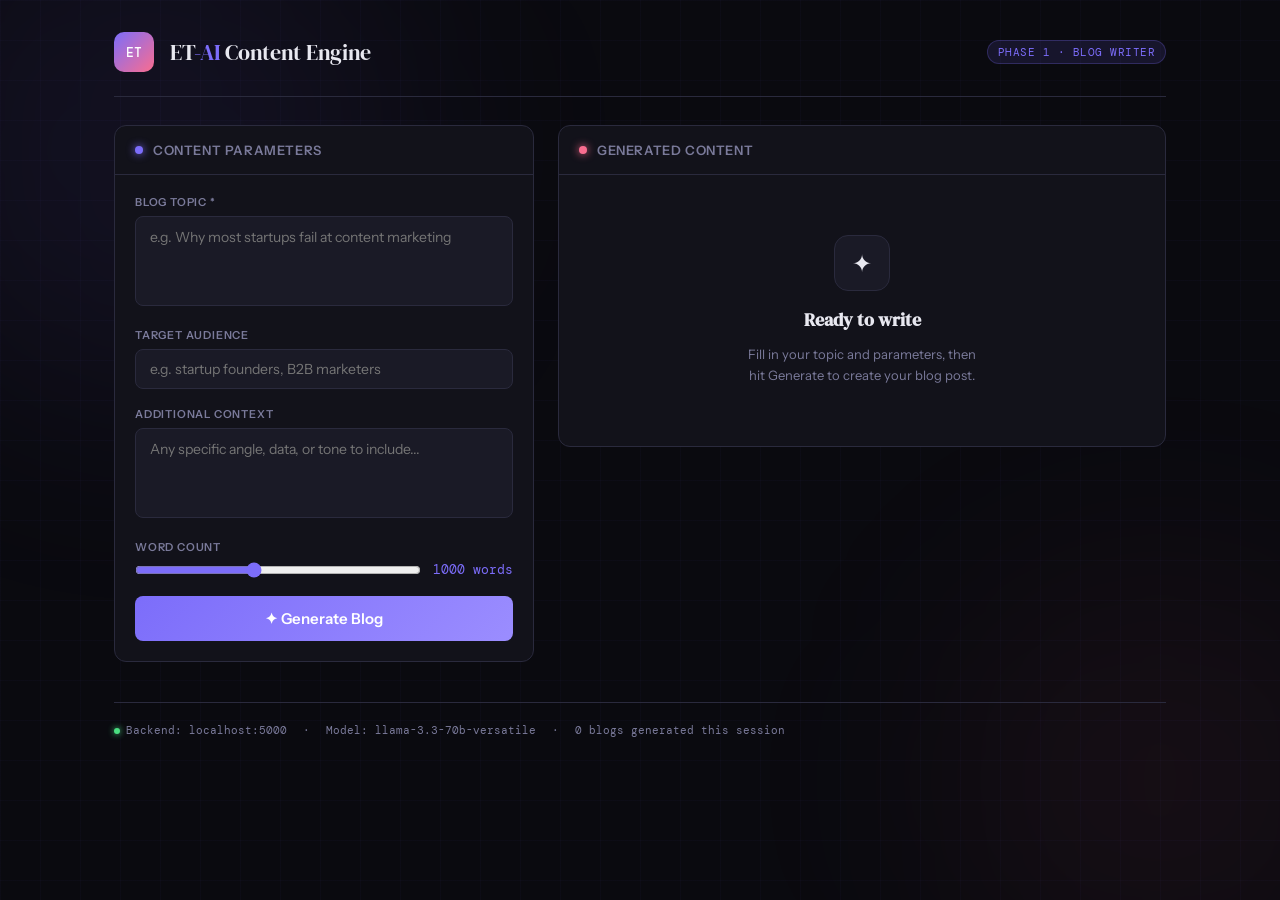
==== index.html @ aaf0ff06 "Adding files" ====
<!DOCTYPE html>
<html lang="en">
<head>
<meta charset="UTF-8"/>
<meta name="viewport" content="width=device-width, initial-scale=1.0"/>
<title>ET-AI · Content Engine</title>
<link href="https://fonts.googleapis.com/css2?family=DM+Serif+Display:ital@0;1&family=DM+Mono:wght@400;500&family=Instrument+Sans:wght@400;500;600&display=swap" rel="stylesheet"/>
<style>
  :root {
    --bg:        #0a0a0f;
    --surface:   #12121a;
    --surface2:  #1a1a26;
    --border:    #2a2a3d;
    --accent:    #7c6dfa;
    --accent2:   #fa6d8f;
    --gold:      #f0c060;
    --text:      #e8e8f0;
    --muted:     #7a7a9a;
    --success:   #4ade80;
    --radius:    12px;
  }

  *, *::before, *::after { box-sizing: border-box; margin: 0; padding: 0; }

  body {
    font-family: 'Instrument Sans', sans-serif;
    background: var(--bg);
    color: var(--text);
    min-height: 100vh;
    overflow-x: hidden;
  }

  /* Background grid */
  body::before {
    content: '';
    position: fixed;
    inset: 0;
    background-image:
      linear-gradient(rgba(124,109,250,0.03) 1px, transparent 1px),
      linear-gradient(90deg, rgba(124,109,250,0.03) 1px, transparent 1px);
    background-size: 40px 40px;
    pointer-events: none;
    z-index: 0;
  }

  /* Glow orbs */
  .orb {
    position: fixed;
    border-radius: 50%;
    filter: blur(120px);
    pointer-events: none;
    z-index: 0;
  }
  .orb1 { width: 500px; height: 500px; background: rgba(124,109,250,0.08); top: -100px; left: -100px; }
  .orb2 { width: 400px; height: 400px; background: rgba(250,109,143,0.06); bottom: -80px; right: -80px; }

  .wrapper {
    position: relative;
    z-index: 1;
    max-width: 1100px;
    margin: 0 auto;
    padding: 0 24px;
  }

  /* HEADER */
  header {
    padding: 32px 0 24px;
    display: flex;
    align-items: center;
    gap: 16px;
    border-bottom: 1px solid var(--border);
  }

  .logo-mark {
    width: 40px; height: 40px;
    background: linear-gradient(135deg, var(--accent), var(--accent2));
    border-radius: 10px;
    display: flex; align-items: center; justify-content: center;
    font-family: 'DM Mono', monospace;
    font-size: 13px;
    font-weight: 500;
    color: #fff;
    flex-shrink: 0;
  }

  .logo-text {
    font-family: 'DM Serif Display', serif;
    font-size: 22px;
    letter-spacing: -0.3px;
  }
  .logo-text span { color: var(--accent); }

  .phase-badge {
    margin-left: auto;
    font-family: 'DM Mono', monospace;
    font-size: 11px;
    color: var(--accent);
    background: rgba(124,109,250,0.12);
    border: 1px solid rgba(124,109,250,0.25);
    padding: 4px 10px;
    border-radius: 20px;
    letter-spacing: 0.5px;
  }

  /* MAIN LAYOUT */
  .main-grid {
    display: grid;
    grid-template-columns: 420px 1fr;
    gap: 24px;
    padding: 28px 0 40px;
    align-items: start;
  }

  @media (max-width: 860px) {
    .main-grid { grid-template-columns: 1fr; }
  }

  /* PANEL */
  .panel {
    background: var(--surface);
    border: 1px solid var(--border);
    border-radius: var(--radius);
    overflow: hidden;
  }

  .panel-header {
    padding: 16px 20px;
    border-bottom: 1px solid var(--border);
    display: flex;
    align-items: center;
    gap: 10px;
  }

  .panel-header .dot {
    width: 8px; height: 8px;
    border-radius: 50%;
    background: var(--accent);
    box-shadow: 0 0 8px var(--accent);
  }

  .panel-header h2 {
    font-size: 13px;
    font-weight: 600;
    letter-spacing: 0.6px;
    text-transform: uppercase;
    color: var(--muted);
  }

  /* FORM */
  .form-body { padding: 20px; display: flex; flex-direction: column; gap: 18px; }

  label {
    display: block;
    font-size: 11px;
    font-weight: 600;
    letter-spacing: 0.8px;
    text-transform: uppercase;
    color: var(--muted);
    margin-bottom: 7px;
  }

  input, textarea, select {
    width: 100%;
    background: var(--surface2);
    border: 1px solid var(--border);
    border-radius: 8px;
    color: var(--text);
    font-family: 'Instrument Sans', sans-serif;
    font-size: 14px;
    padding: 10px 14px;
    outline: none;
    transition: border-color 0.2s, box-shadow 0.2s;
    resize: none;
  }

  input:focus, textarea:focus, select:focus {
    border-color: var(--accent);
    box-shadow: 0 0 0 3px rgba(124,109,250,0.12);
  }

  textarea { min-height: 90px; line-height: 1.5; }

  select option { background: var(--surface2); }

  /* Range slider */
  .range-wrap { display: flex; align-items: center; gap: 12px; }
  input[type=range] {
    flex: 1; padding: 0;
    accent-color: var(--accent);
    background: transparent;
    border: none;
    box-shadow: none;
  }
  input[type=range]:focus { box-shadow: none; border: none; }
  .range-val {
    font-family: 'DM Mono', monospace;
    font-size: 13px;
    color: var(--accent);
    min-width: 60px;
    text-align: right;
  }

  /* Button */
  .btn-generate {
    width: 100%;
    padding: 13px;
    background: linear-gradient(135deg, var(--accent), #9b8dff);
    border: none;
    border-radius: 8px;
    color: #fff;
    font-family: 'Instrument Sans', sans-serif;
    font-size: 15px;
    font-weight: 600;
    cursor: pointer;
    transition: opacity 0.2s, transform 0.15s;
    display: flex;
    align-items: center;
    justify-content: center;
    gap: 8px;
  }
  .btn-generate:hover:not(:disabled) { opacity: 0.88; transform: translateY(-1px); }
  .btn-generate:disabled { opacity: 0.5; cursor: not-allowed; transform: none; }

  /* Spinner */
  .spinner {
    width: 16px; height: 16px;
    border: 2px solid rgba(255,255,255,0.3);
    border-top-color: #fff;
    border-radius: 50%;
    animation: spin 0.7s linear infinite;
    display: none;
  }
  @keyframes spin { to { transform: rotate(360deg); } }

  /* OUTPUT PANEL */
  .output-panel { position: sticky; top: 24px; }

  /* Empty state */
  .empty-state {
    padding: 60px 20px;
    text-align: center;
    display: flex;
    flex-direction: column;
    align-items: center;
    gap: 12px;
  }

  .empty-icon {
    width: 56px; height: 56px;
    background: var(--surface2);
    border: 1px solid var(--border);
    border-radius: 14px;
    display: flex;
    align-items: center;
    justify-content: center;
    font-size: 24px;
    margin-bottom: 4px;
  }

  .empty-state h3 {
    font-family: 'DM Serif Display', serif;
    font-size: 18px;
    color: var(--text);
  }

  .empty-state p {
    font-size: 13px;
    color: var(--muted);
    max-width: 240px;
    line-height: 1.6;
  }

  /* Result */
  #result { display: none; padding: 20px; }

  .meta-strip {
    display: flex;
    flex-wrap: wrap;
    gap: 8px;
    margin-bottom: 20px;
  }

  .meta-chip {
    font-family: 'DM Mono', monospace;
    font-size: 11px;
    padding: 4px 10px;
    border-radius: 20px;
    border: 1px solid;
  }
  .meta-chip.time  { color: var(--gold);    border-color: rgba(240,192,96,0.3);  background: rgba(240,192,96,0.08); }
  .meta-chip.kw    { color: var(--success); border-color: rgba(74,222,128,0.3); background: rgba(74,222,128,0.08); }
  .meta-chip.phase { color: var(--accent);  border-color: rgba(124,109,250,0.3); background: rgba(124,109,250,0.08); }

  .blog-title {
    font-family: 'DM Serif Display', serif;
    font-size: 26px;
    line-height: 1.3;
    color: var(--text);
    margin-bottom: 10px;
  }

  .blog-meta-desc {
    font-size: 13px;
    color: var(--muted);
    line-height: 1.6;
    padding: 12px 14px;
    background: var(--surface2);
    border-left: 3px solid var(--accent);
    border-radius: 0 6px 6px 0;
    margin-bottom: 20px;
  }

  .divider {
    height: 1px;
    background: var(--border);
    margin: 16px 0;
  }

  .blog-content {
    font-size: 14px;
    line-height: 1.8;
    color: #c8c8e0;
    max-height: 520px;
    overflow-y: auto;
    padding-right: 6px;
  }

  .blog-content::-webkit-scrollbar { width: 4px; }
  .blog-content::-webkit-scrollbar-track { background: transparent; }
  .blog-content::-webkit-scrollbar-thumb { background: var(--border); border-radius: 4px; }

  /* Markdown rendering */
  .blog-content h1, .blog-content h2 {
    font-family: 'DM Serif Display', serif;
    color: var(--text);
    margin: 20px 0 8px;
  }
  .blog-content h1 { font-size: 20px; }
  .blog-content h2 { font-size: 17px; }
  .blog-content h3 { font-size: 15px; font-weight: 600; color: var(--text); margin: 16px 0 6px; }
  .blog-content p  { margin-bottom: 12px; }
  .blog-content strong { color: var(--text); font-weight: 600; }
  .blog-content em { color: var(--gold); font-style: italic; }
  .blog-content ul, .blog-content ol { padding-left: 20px; margin-bottom: 12px; }
  .blog-content li { margin-bottom: 5px; }
  .blog-content code {
    font-family: 'DM Mono', monospace;
    font-size: 12px;
    background: var(--surface2);
    padding: 2px 6px;
    border-radius: 4px;
    color: var(--accent2);
  }
  .blog-content blockquote {
    border-left: 3px solid var(--accent);
    padding-left: 14px;
    margin: 12px 0;
    color: var(--muted);
    font-style: italic;
  }

  .keywords-row {
    margin-top: 16px;
    display: flex;
    flex-wrap: wrap;
    gap: 6px;
    align-items: center;
  }
  .kw-label {
    font-size: 11px;
    font-weight: 600;
    text-transform: uppercase;
    letter-spacing: 0.6px;
    color: var(--muted);
    margin-right: 2px;
  }
  .kw-tag {
    font-family: 'DM Mono', monospace;
    font-size: 11px;
    background: rgba(74,222,128,0.08);
    border: 1px solid rgba(74,222,128,0.2);
    color: var(--success);
    padding: 3px 9px;
    border-radius: 20px;
  }

  .copy-btn {
    margin-top: 16px;
    width: 100%;
    padding: 10px;
    background: transparent;
    border: 1px solid var(--border);
    border-radius: 8px;
    color: var(--muted);
    font-family: 'Instrument Sans', sans-serif;
    font-size: 13px;
    cursor: pointer;
    transition: border-color 0.2s, color 0.2s;
  }
  .copy-btn:hover { border-color: var(--accent); color: var(--accent); }

  /* Error */
  .error-box {
    margin: 20px;
    padding: 14px 16px;
    background: rgba(250,109,143,0.08);
    border: 1px solid rgba(250,109,143,0.25);
    border-radius: 8px;
    font-size: 13px;
    color: var(--accent2);
    display: none;
  }

  /* Loading overlay inside output */
  .loading-overlay {
    padding: 60px 20px;
    text-align: center;
    display: none;
    flex-direction: column;
    align-items: center;
    gap: 16px;
  }

  .loading-dots {
    display: flex; gap: 6px;
  }
  .loading-dots span {
    width: 8px; height: 8px;
    background: var(--accent);
    border-radius: 50%;
    animation: pulse 1.2s ease-in-out infinite;
  }
  .loading-dots span:nth-child(2) { animation-delay: 0.2s; }
  .loading-dots span:nth-child(3) { animation-delay: 0.4s; }
  @keyframes pulse { 0%,100%{opacity:0.2;transform:scale(0.8)} 50%{opacity:1;transform:scale(1)} }

  .loading-overlay p {
    font-size: 13px;
    color: var(--muted);
  }
  .loading-overlay strong {
    font-family: 'DM Serif Display', serif;
    font-size: 16px;
    color: var(--text);
    display: block;
    margin-bottom: 4px;
  }

  /* Footer */
  footer {
    border-top: 1px solid var(--border);
    padding: 20px 0;
    font-family: 'DM Mono', monospace;
    font-size: 11px;
    color: var(--muted);
    display: flex;
    align-items: center;
    gap: 16px;
  }
  .status-dot {
    width: 6px; height: 6px;
    border-radius: 50%;
    background: var(--success);
    box-shadow: 0 0 6px var(--success);
    display: inline-block;
    margin-right: 6px;
  }
</style>
</head>
<body>

<div class="orb orb1"></div>
<div class="orb orb2"></div>

<div class="wrapper">

  <!-- HEADER -->
  <header>
    <div class="logo-mark">ET</div>
    <div class="logo-text">ET<span>-AI</span> Content Engine</div>
    <div class="phase-badge">PHASE 1 · BLOG WRITER</div>
  </header>

  <!-- MAIN -->
  <div class="main-grid">

    <!-- INPUT PANEL -->
    <div class="panel">
      <div class="panel-header">
        <div class="dot"></div>
        <h2>Content Parameters</h2>
      </div>
      <div class="form-body">

        <div>
          <label for="topic">Blog Topic *</label>
          <textarea id="topic" rows="3" placeholder="e.g. Why most startups fail at content marketing"></textarea>
        </div>

        <div>
          <label for="audience">Target Audience</label>
          <input id="audience" type="text" placeholder="e.g. startup founders, B2B marketers"/>
        </div>

        <div>
          <label for="context">Additional Context</label>
          <textarea id="context" rows="2" placeholder="Any specific angle, data, or tone to include..."></textarea>
        </div>

        <div>
          <label for="length">Word Count</label>
          <div class="range-wrap">
            <input type="range" id="length" min="300" max="2000" step="100" value="1000"
              oninput="document.getElementById('length-val').textContent = this.value + ' words'"/>
            <span class="range-val" id="length-val">1000 words</span>
          </div>
        </div>

        <button class="btn-generate" id="gen-btn" onclick="generateBlog()">
          <div class="spinner" id="spinner"></div>
          <span id="btn-text">✦ Generate Blog</span>
        </button>

      </div>
    </div>

    <!-- OUTPUT PANEL -->
    <div class="panel output-panel">
      <div class="panel-header">
        <div class="dot" style="background:var(--accent2);box-shadow:0 0 8px var(--accent2)"></div>
        <h2>Generated Content</h2>
      </div>

      <!-- Empty state -->
      <div class="empty-state" id="empty-state">
        <div class="empty-icon">✦</div>
        <h3>Ready to write</h3>
        <p>Fill in your topic and parameters, then hit Generate to create your blog post.</p>
      </div>

      <!-- Loading -->
      <div class="loading-overlay" id="loading-overlay">
        <div class="loading-dots">
          <span></span><span></span><span></span>
        </div>
        <div>
          <strong>Writing your blog...</strong>
          <p>Groq · LLaMA 3.3 · LangChain</p>
        </div>
      </div>

      <!-- Error -->
      <div class="error-box" id="error-box"></div>

      <!-- Result -->
      <div id="result">
        <div class="meta-strip" id="meta-strip"></div>
        <div class="blog-title" id="blog-title"></div>
        <div class="blog-meta-desc" id="blog-meta-desc"></div>
        <div class="divider"></div>
        <div class="blog-content" id="blog-content"></div>
        <div class="keywords-row" id="keywords-row"></div>
        <div id="sources-section" style="margin-top:16px;display:none">
          <div style="font-size:11px;font-weight:600;letter-spacing:0.8px;text-transform:uppercase;
              color:#7a7a9a;margin-bottom:8px;">Sources used</div>
          <div id="sources-list"></div>
        </div>
        <button class="copy-btn" onclick="copyContent()">⎘ Copy full blog as Markdown</button>
      </div>
    </div>

  </div>

  <!-- FOOTER -->
  <footer>
    <span><span class="status-dot"></span>Backend: localhost:5000</span>
    <span>·</span>
    <span>Model: llama-3.3-70b-versatile</span>
    <span>·</span>
    <span id="gen-count">0 blogs generated this session</span>
  </footer>

</div>

<script>
let genCount = 0;
let lastRaw = '';

async function generateBlog() {
  const topic = document.getElementById('topic').value.trim();
  if (!topic) {
    alert('Please enter a topic first.');
    return;
  }

  const btn     = document.getElementById('gen-btn');
  const spinner = document.getElementById('spinner');
  const btnText = document.getElementById('btn-text');

  // UI: loading state
  btn.disabled = true;
  spinner.style.display = 'block';
  btnText.textContent = 'Generating...';

  document.getElementById('empty-state').style.display   = 'none';
  document.getElementById('result').style.display        = 'none';
  document.getElementById('error-box').style.display     = 'none';
  document.getElementById('loading-overlay').style.display = 'flex';

  try {
    const res = await fetch('http://localhost:5000/generate', {
      method: 'POST',
      headers: { 'Content-Type': 'application/json' },
      body: JSON.stringify({
        topic:    topic,
        audience: document.getElementById('audience').value || 'general professional audience',
        length:   parseInt(document.getElementById('length').value),
        context:  document.getElementById('context').value,
      })
    });

    const data = await res.json();

    if (!res.ok || data.error) {
      showError(data.error || 'Something went wrong. Is your backend running?');
      return;
    }

    renderResult(data);

  } catch (e) {
    showError('Cannot reach backend. Run: python api_server.py');
  } finally {
    btn.disabled = false;
    spinner.style.display = 'none';
    btnText.textContent = '✦ Generate Blog';
    document.getElementById('loading-overlay').style.display = 'none';
  }
}

function renderResult(data) {

  // Sources
const sourcesSection = document.getElementById('sources-section');
const sourcesList = document.getElementById('sources-list');
if (data.sources && data.sources.length) {
    sourcesList.innerHTML = data.sources.map(s => `
        <a href="${s.url}" target="_blank" style="
            display:block; padding:8px 12px; margin-bottom:6px;
            background:rgba(124,109,250,0.06); border:1px solid rgba(124,109,250,0.15);
            border-radius:6px; text-decoration:none; color:#c8c8e0; font-size:12px;
        ">
            <div style="font-weight:600;color:#e8e8f0;margin-bottom:2px">${s.title}</div>
            <div style="color:#7a7a9a;font-size:11px">${s.url}</div>
        </a>
    `).join('');
    sourcesSection.style.display = 'block';
}

  lastRaw = data.content || '';

  // Meta chips
  const metaStrip = document.getElementById('meta-strip');
  metaStrip.innerHTML = '';
  if (data.reading_time) {
    metaStrip.innerHTML += `<span class="meta-chip time">⏱ ${data.reading_time}</span>`;
  }
  metaStrip.innerHTML += `<span class="meta-chip phase">✦ Blog Writer Agent</span>`;

  // Title
  document.getElementById('blog-title').textContent = data.title || 'Generated Blog';

  // Meta desc
  const metaEl = document.getElementById('blog-meta-desc');
  if (data.meta_description) {
    metaEl.textContent = data.meta_description;
    metaEl.style.display = 'block';
  } else {
    metaEl.style.display = 'none';
  }

  // Content (basic markdown → HTML)
  document.getElementById('blog-content').innerHTML = markdownToHtml(data.content || '');

  // Keywords
  const kwRow = document.getElementById('keywords-row');
  kwRow.innerHTML = '';
  if (data.seo_keywords && data.seo_keywords.length) {
    kwRow.innerHTML = '<span class="kw-label">SEO</span>';
    data.seo_keywords.forEach(k => {
      kwRow.innerHTML += `<span class="kw-tag">${k}</span>`;
    });
  }

  document.getElementById('result').style.display = 'block';

  genCount++;
  document.getElementById('gen-count').textContent = `${genCount} blog${genCount > 1 ? 's' : ''} generated this session`;
}

function showError(msg) {
  const el = document.getElementById('error-box');
  el.textContent = '⚠ ' + msg;
  el.style.display = 'block';
  document.getElementById('empty-state').style.display = 'flex';
}

function markdownToHtml(md) {
  return md
    .replace(/^### (.+)$/gm, '<h3>$1</h3>')
    .replace(/^## (.+)$/gm, '<h2>$1</h2>')
    .replace(/^# (.+)$/gm, '<h1>$1</h1>')
    .replace(/\*\*(.+?)\*\*/g, '<strong>$1</strong>')
    .replace(/\*(.+?)\*/g, '<em>$1</em>')
    .replace(/`(.+?)`/g, '<code>$1</code>')
    .replace(/^> (.+)$/gm, '<blockquote>$1</blockquote>')
    .replace(/^\* (.+)$/gm, '<li>$1</li>')
    .replace(/^- (.+)$/gm, '<li>$1</li>')
    .replace(/(<li>.*<\/li>)/gs, '<ul>$1</ul>')
    .replace(/\n\n/g, '</p><p>')
    .replace(/^(?!<[hublp])/gm, '<p>')
    .replace(/(?<![>])$/gm, '</p>')
    .replace(/<p><\/p>/g, '')
    .replace(/<p>(<h[1-3]>)/g, '$1')
    .replace(/(<\/h[1-3]>)<\/p>/g, '$1');
}

function copyContent() {
  if (!lastRaw) return;
  navigator.clipboard.writeText(lastRaw).then(() => {
    const btn = document.querySelector('.copy-btn');
    btn.textContent = '✓ Copied!';
    setTimeout(() => btn.textContent = '⎘ Copy full blog as Markdown', 2000);
  });
}

// Allow Ctrl+Enter to generate
document.addEventListener('keydown', e => {
  if ((e.ctrlKey || e.metaKey) && e.key === 'Enter') generateBlog();
});
</script>
</body>
</html>
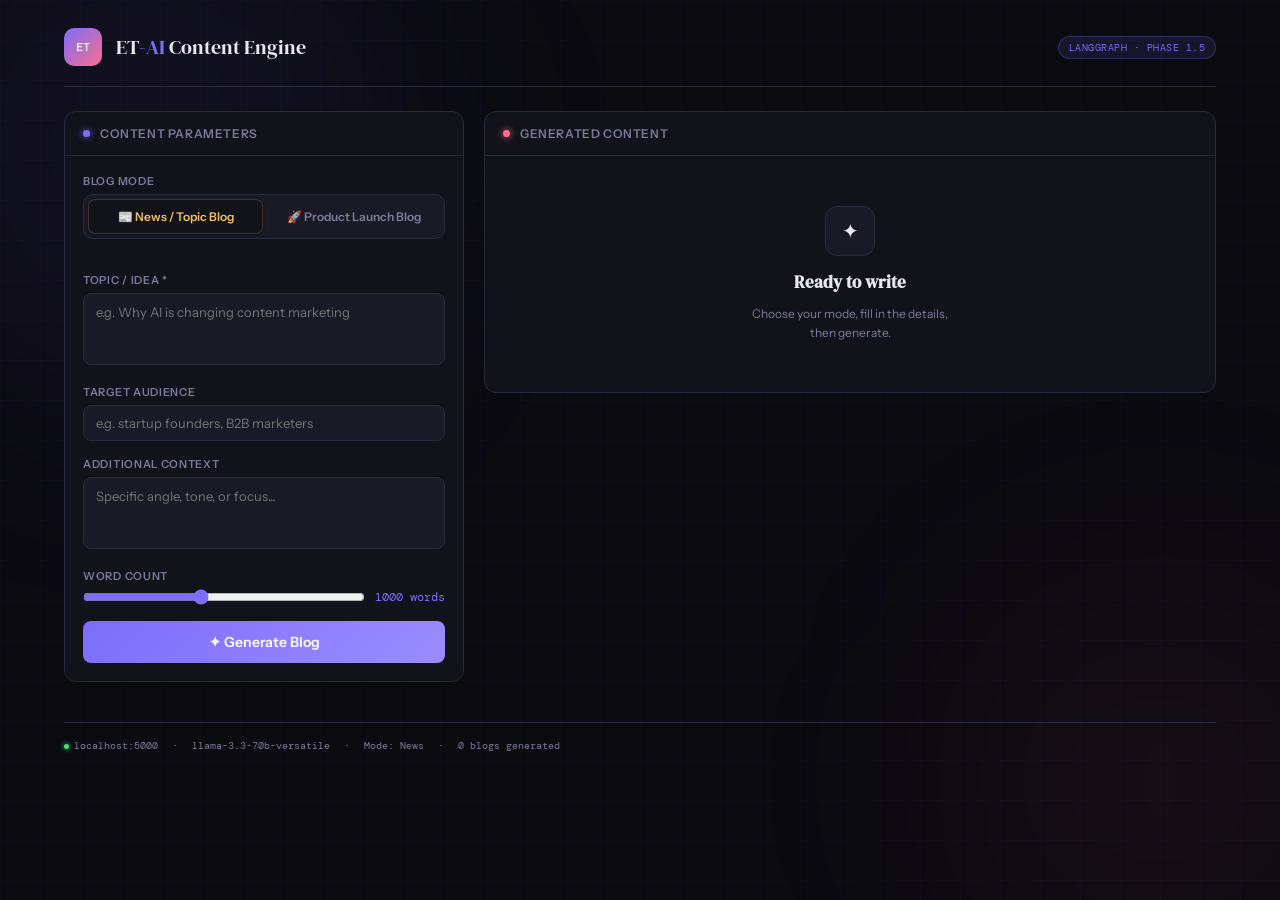
==== commit fb497939: "blog 2nd commit" ====
--- a/index.html
+++ b/index.html
@@ -6,738 +6,376 @@
 <title>ET-AI · Content Engine</title>
 <link href="https://fonts.googleapis.com/css2?family=DM+Serif+Display:ital@0;1&family=DM+Mono:wght@400;500&family=Instrument+Sans:wght@400;500;600&display=swap" rel="stylesheet"/>
 <style>
-  :root {
-    --bg:        #0a0a0f;
-    --surface:   #12121a;
-    --surface2:  #1a1a26;
-    --border:    #2a2a3d;
-    --accent:    #7c6dfa;
-    --accent2:   #fa6d8f;
-    --gold:      #f0c060;
-    --text:      #e8e8f0;
-    --muted:     #7a7a9a;
-    --success:   #4ade80;
-    --radius:    12px;
-  }
-
-  *, *::before, *::after { box-sizing: border-box; margin: 0; padding: 0; }
-
-  body {
-    font-family: 'Instrument Sans', sans-serif;
-    background: var(--bg);
-    color: var(--text);
-    min-height: 100vh;
-    overflow-x: hidden;
-  }
-
-  /* Background grid */
-  body::before {
-    content: '';
-    position: fixed;
-    inset: 0;
-    background-image:
-      linear-gradient(rgba(124,109,250,0.03) 1px, transparent 1px),
-      linear-gradient(90deg, rgba(124,109,250,0.03) 1px, transparent 1px);
-    background-size: 40px 40px;
-    pointer-events: none;
-    z-index: 0;
-  }
-
-  /* Glow orbs */
-  .orb {
-    position: fixed;
-    border-radius: 50%;
-    filter: blur(120px);
-    pointer-events: none;
-    z-index: 0;
-  }
-  .orb1 { width: 500px; height: 500px; background: rgba(124,109,250,0.08); top: -100px; left: -100px; }
-  .orb2 { width: 400px; height: 400px; background: rgba(250,109,143,0.06); bottom: -80px; right: -80px; }
-
-  .wrapper {
-    position: relative;
-    z-index: 1;
-    max-width: 1100px;
-    margin: 0 auto;
-    padding: 0 24px;
-  }
-
-  /* HEADER */
-  header {
-    padding: 32px 0 24px;
-    display: flex;
-    align-items: center;
-    gap: 16px;
-    border-bottom: 1px solid var(--border);
-  }
-
-  .logo-mark {
-    width: 40px; height: 40px;
-    background: linear-gradient(135deg, var(--accent), var(--accent2));
-    border-radius: 10px;
-    display: flex; align-items: center; justify-content: center;
-    font-family: 'DM Mono', monospace;
-    font-size: 13px;
-    font-weight: 500;
-    color: #fff;
-    flex-shrink: 0;
-  }
-
-  .logo-text {
-    font-family: 'DM Serif Display', serif;
-    font-size: 22px;
-    letter-spacing: -0.3px;
-  }
-  .logo-text span { color: var(--accent); }
-
-  .phase-badge {
-    margin-left: auto;
-    font-family: 'DM Mono', monospace;
-    font-size: 11px;
-    color: var(--accent);
-    background: rgba(124,109,250,0.12);
-    border: 1px solid rgba(124,109,250,0.25);
-    padding: 4px 10px;
-    border-radius: 20px;
-    letter-spacing: 0.5px;
-  }
-
-  /* MAIN LAYOUT */
-  .main-grid {
-    display: grid;
-    grid-template-columns: 420px 1fr;
-    gap: 24px;
-    padding: 28px 0 40px;
-    align-items: start;
-  }
-
-  @media (max-width: 860px) {
-    .main-grid { grid-template-columns: 1fr; }
-  }
-
-  /* PANEL */
-  .panel {
-    background: var(--surface);
-    border: 1px solid var(--border);
-    border-radius: var(--radius);
-    overflow: hidden;
-  }
-
-  .panel-header {
-    padding: 16px 20px;
-    border-bottom: 1px solid var(--border);
-    display: flex;
-    align-items: center;
-    gap: 10px;
-  }
-
-  .panel-header .dot {
-    width: 8px; height: 8px;
-    border-radius: 50%;
-    background: var(--accent);
-    box-shadow: 0 0 8px var(--accent);
-  }
-
-  .panel-header h2 {
-    font-size: 13px;
-    font-weight: 600;
-    letter-spacing: 0.6px;
-    text-transform: uppercase;
-    color: var(--muted);
-  }
-
-  /* FORM */
-  .form-body { padding: 20px; display: flex; flex-direction: column; gap: 18px; }
-
-  label {
-    display: block;
-    font-size: 11px;
-    font-weight: 600;
-    letter-spacing: 0.8px;
-    text-transform: uppercase;
-    color: var(--muted);
-    margin-bottom: 7px;
-  }
-
-  input, textarea, select {
-    width: 100%;
-    background: var(--surface2);
-    border: 1px solid var(--border);
-    border-radius: 8px;
-    color: var(--text);
-    font-family: 'Instrument Sans', sans-serif;
-    font-size: 14px;
-    padding: 10px 14px;
-    outline: none;
-    transition: border-color 0.2s, box-shadow 0.2s;
-    resize: none;
-  }
-
-  input:focus, textarea:focus, select:focus {
-    border-color: var(--accent);
-    box-shadow: 0 0 0 3px rgba(124,109,250,0.12);
-  }
-
-  textarea { min-height: 90px; line-height: 1.5; }
-
-  select option { background: var(--surface2); }
-
-  /* Range slider */
-  .range-wrap { display: flex; align-items: center; gap: 12px; }
-  input[type=range] {
-    flex: 1; padding: 0;
-    accent-color: var(--accent);
-    background: transparent;
-    border: none;
-    box-shadow: none;
-  }
-  input[type=range]:focus { box-shadow: none; border: none; }
-  .range-val {
-    font-family: 'DM Mono', monospace;
-    font-size: 13px;
-    color: var(--accent);
-    min-width: 60px;
-    text-align: right;
-  }
-
-  /* Button */
-  .btn-generate {
-    width: 100%;
-    padding: 13px;
-    background: linear-gradient(135deg, var(--accent), #9b8dff);
-    border: none;
-    border-radius: 8px;
-    color: #fff;
-    font-family: 'Instrument Sans', sans-serif;
-    font-size: 15px;
-    font-weight: 600;
-    cursor: pointer;
-    transition: opacity 0.2s, transform 0.15s;
-    display: flex;
-    align-items: center;
-    justify-content: center;
-    gap: 8px;
-  }
-  .btn-generate:hover:not(:disabled) { opacity: 0.88; transform: translateY(-1px); }
-  .btn-generate:disabled { opacity: 0.5; cursor: not-allowed; transform: none; }
-
-  /* Spinner */
-  .spinner {
-    width: 16px; height: 16px;
-    border: 2px solid rgba(255,255,255,0.3);
-    border-top-color: #fff;
-    border-radius: 50%;
-    animation: spin 0.7s linear infinite;
-    display: none;
-  }
-  @keyframes spin { to { transform: rotate(360deg); } }
-
-  /* OUTPUT PANEL */
-  .output-panel { position: sticky; top: 24px; }
-
-  /* Empty state */
-  .empty-state {
-    padding: 60px 20px;
-    text-align: center;
-    display: flex;
-    flex-direction: column;
-    align-items: center;
-    gap: 12px;
-  }
-
-  .empty-icon {
-    width: 56px; height: 56px;
-    background: var(--surface2);
-    border: 1px solid var(--border);
-    border-radius: 14px;
-    display: flex;
-    align-items: center;
-    justify-content: center;
-    font-size: 24px;
-    margin-bottom: 4px;
-  }
-
-  .empty-state h3 {
-    font-family: 'DM Serif Display', serif;
-    font-size: 18px;
-    color: var(--text);
-  }
-
-  .empty-state p {
-    font-size: 13px;
-    color: var(--muted);
-    max-width: 240px;
-    line-height: 1.6;
-  }
-
-  /* Result */
-  #result { display: none; padding: 20px; }
-
-  .meta-strip {
-    display: flex;
-    flex-wrap: wrap;
-    gap: 8px;
-    margin-bottom: 20px;
-  }
-
-  .meta-chip {
-    font-family: 'DM Mono', monospace;
-    font-size: 11px;
-    padding: 4px 10px;
-    border-radius: 20px;
-    border: 1px solid;
-  }
-  .meta-chip.time  { color: var(--gold);    border-color: rgba(240,192,96,0.3);  background: rgba(240,192,96,0.08); }
-  .meta-chip.kw    { color: var(--success); border-color: rgba(74,222,128,0.3); background: rgba(74,222,128,0.08); }
-  .meta-chip.phase { color: var(--accent);  border-color: rgba(124,109,250,0.3); background: rgba(124,109,250,0.08); }
-
-  .blog-title {
-    font-family: 'DM Serif Display', serif;
-    font-size: 26px;
-    line-height: 1.3;
-    color: var(--text);
-    margin-bottom: 10px;
-  }
-
-  .blog-meta-desc {
-    font-size: 13px;
-    color: var(--muted);
-    line-height: 1.6;
-    padding: 12px 14px;
-    background: var(--surface2);
-    border-left: 3px solid var(--accent);
-    border-radius: 0 6px 6px 0;
-    margin-bottom: 20px;
-  }
-
-  .divider {
-    height: 1px;
-    background: var(--border);
-    margin: 16px 0;
-  }
-
-  .blog-content {
-    font-size: 14px;
-    line-height: 1.8;
-    color: #c8c8e0;
-    max-height: 520px;
-    overflow-y: auto;
-    padding-right: 6px;
-  }
-
-  .blog-content::-webkit-scrollbar { width: 4px; }
-  .blog-content::-webkit-scrollbar-track { background: transparent; }
-  .blog-content::-webkit-scrollbar-thumb { background: var(--border); border-radius: 4px; }
-
-  /* Markdown rendering */
-  .blog-content h1, .blog-content h2 {
-    font-family: 'DM Serif Display', serif;
-    color: var(--text);
-    margin: 20px 0 8px;
-  }
-  .blog-content h1 { font-size: 20px; }
-  .blog-content h2 { font-size: 17px; }
-  .blog-content h3 { font-size: 15px; font-weight: 600; color: var(--text); margin: 16px 0 6px; }
-  .blog-content p  { margin-bottom: 12px; }
-  .blog-content strong { color: var(--text); font-weight: 600; }
-  .blog-content em { color: var(--gold); font-style: italic; }
-  .blog-content ul, .blog-content ol { padding-left: 20px; margin-bottom: 12px; }
-  .blog-content li { margin-bottom: 5px; }
-  .blog-content code {
-    font-family: 'DM Mono', monospace;
-    font-size: 12px;
-    background: var(--surface2);
-    padding: 2px 6px;
-    border-radius: 4px;
-    color: var(--accent2);
-  }
-  .blog-content blockquote {
-    border-left: 3px solid var(--accent);
-    padding-left: 14px;
-    margin: 12px 0;
-    color: var(--muted);
-    font-style: italic;
-  }
-
-  .keywords-row {
-    margin-top: 16px;
-    display: flex;
-    flex-wrap: wrap;
-    gap: 6px;
-    align-items: center;
-  }
-  .kw-label {
-    font-size: 11px;
-    font-weight: 600;
-    text-transform: uppercase;
-    letter-spacing: 0.6px;
-    color: var(--muted);
-    margin-right: 2px;
-  }
-  .kw-tag {
-    font-family: 'DM Mono', monospace;
-    font-size: 11px;
-    background: rgba(74,222,128,0.08);
-    border: 1px solid rgba(74,222,128,0.2);
-    color: var(--success);
-    padding: 3px 9px;
-    border-radius: 20px;
-  }
-
-  .copy-btn {
-    margin-top: 16px;
-    width: 100%;
-    padding: 10px;
-    background: transparent;
-    border: 1px solid var(--border);
-    border-radius: 8px;
-    color: var(--muted);
-    font-family: 'Instrument Sans', sans-serif;
-    font-size: 13px;
-    cursor: pointer;
-    transition: border-color 0.2s, color 0.2s;
-  }
-  .copy-btn:hover { border-color: var(--accent); color: var(--accent); }
-
-  /* Error */
-  .error-box {
-    margin: 20px;
-    padding: 14px 16px;
-    background: rgba(250,109,143,0.08);
-    border: 1px solid rgba(250,109,143,0.25);
-    border-radius: 8px;
-    font-size: 13px;
-    color: var(--accent2);
-    display: none;
-  }
-
-  /* Loading overlay inside output */
-  .loading-overlay {
-    padding: 60px 20px;
-    text-align: center;
-    display: none;
-    flex-direction: column;
-    align-items: center;
-    gap: 16px;
-  }
-
-  .loading-dots {
-    display: flex; gap: 6px;
-  }
-  .loading-dots span {
-    width: 8px; height: 8px;
-    background: var(--accent);
-    border-radius: 50%;
-    animation: pulse 1.2s ease-in-out infinite;
-  }
-  .loading-dots span:nth-child(2) { animation-delay: 0.2s; }
-  .loading-dots span:nth-child(3) { animation-delay: 0.4s; }
-  @keyframes pulse { 0%,100%{opacity:0.2;transform:scale(0.8)} 50%{opacity:1;transform:scale(1)} }
-
-  .loading-overlay p {
-    font-size: 13px;
-    color: var(--muted);
-  }
-  .loading-overlay strong {
-    font-family: 'DM Serif Display', serif;
-    font-size: 16px;
-    color: var(--text);
-    display: block;
-    margin-bottom: 4px;
-  }
-
-  /* Footer */
-  footer {
-    border-top: 1px solid var(--border);
-    padding: 20px 0;
-    font-family: 'DM Mono', monospace;
-    font-size: 11px;
-    color: var(--muted);
-    display: flex;
-    align-items: center;
-    gap: 16px;
-  }
-  .status-dot {
-    width: 6px; height: 6px;
-    border-radius: 50%;
-    background: var(--success);
-    box-shadow: 0 0 6px var(--success);
-    display: inline-block;
-    margin-right: 6px;
-  }
+:root{--bg:#0a0a0f;--surface:#12121a;--surface2:#1a1a26;--border:#2a2a3d;--accent:#7c6dfa;--accent2:#fa6d8f;--gold:#f0c060;--teal:#2dd4bf;--text:#e8e8f0;--muted:#7a7a9a;--success:#4ade80;--danger:#f87171;--radius:12px}
+*,*::before,*::after{box-sizing:border-box;margin:0;padding:0}
+body{font-family:'Instrument Sans',sans-serif;background:var(--bg);color:var(--text);min-height:100vh;overflow-x:hidden}
+body::before{content:'';position:fixed;inset:0;background-image:linear-gradient(rgba(124,109,250,.03)1px,transparent 1px),linear-gradient(90deg,rgba(124,109,250,.03)1px,transparent 1px);background-size:40px 40px;pointer-events:none;z-index:0}
+.orb{position:fixed;border-radius:50%;filter:blur(120px);pointer-events:none;z-index:0}
+.orb1{width:500px;height:500px;background:rgba(124,109,250,.08);top:-100px;left:-100px}
+.orb2{width:400px;height:400px;background:rgba(250,109,143,.06);bottom:-80px;right:-80px}
+.wrapper{position:relative;z-index:1;max-width:1200px;margin:0 auto;padding:0 24px}
+header{padding:28px 0 20px;display:flex;align-items:center;gap:14px;border-bottom:1px solid var(--border)}
+.logo-mark{width:38px;height:38px;background:linear-gradient(135deg,var(--accent),var(--accent2));border-radius:10px;display:flex;align-items:center;justify-content:center;font-family:'DM Mono',monospace;font-size:12px;font-weight:500;color:#fff;flex-shrink:0}
+.logo-text{font-family:'DM Serif Display',serif;font-size:20px}
+.logo-text span{color:var(--accent)}
+.phase-badge{margin-left:auto;font-family:'DM Mono',monospace;font-size:10px;color:var(--accent);background:rgba(124,109,250,.12);border:1px solid rgba(124,109,250,.25);padding:4px 10px;border-radius:20px;letter-spacing:.5px}
+.main-grid{display:grid;grid-template-columns:400px 1fr;gap:20px;padding:24px 0 40px;align-items:start}
+@media(max-width:880px){.main-grid{grid-template-columns:1fr}}
+.mode-switch{display:flex;background:var(--surface2);border:1px solid var(--border);border-radius:10px;padding:4px;margin-bottom:18px;gap:4px}
+.mode-btn{flex:1;padding:9px 8px;border:none;border-radius:7px;font-family:'Instrument Sans',sans-serif;font-size:12px;font-weight:600;cursor:pointer;transition:all .2s;background:transparent;color:var(--muted)}
+.mode-btn.active{background:var(--surface);color:var(--text);box-shadow:0 1px 3px rgba(0,0,0,.4)}
+.mode-btn.active.news{color:var(--gold);border:1px solid rgba(240,192,96,.2)}
+.mode-btn.active.product{color:var(--teal);border:1px solid rgba(45,212,191,.2)}
+.panel{background:var(--surface);border:1px solid var(--border);border-radius:var(--radius);overflow:hidden}
+.panel-header{padding:14px 18px;border-bottom:1px solid var(--border);display:flex;align-items:center;gap:10px}
+.dot{width:7px;height:7px;border-radius:50%;background:var(--accent);box-shadow:0 0 7px var(--accent)}
+.panel-header h2{font-size:12px;font-weight:600;letter-spacing:.6px;text-transform:uppercase;color:var(--muted)}
+.form-body{padding:18px;display:flex;flex-direction:column;gap:16px}
+label{display:block;font-size:11px;font-weight:600;letter-spacing:.7px;text-transform:uppercase;color:var(--muted);margin-bottom:6px}
+input,textarea{width:100%;background:var(--surface2);border:1px solid var(--border);border-radius:8px;color:var(--text);font-family:'Instrument Sans',sans-serif;font-size:13px;padding:9px 12px;outline:none;transition:border-color .2s,box-shadow .2s;resize:none}
+input:focus,textarea:focus{border-color:var(--accent);box-shadow:0 0 0 3px rgba(124,109,250,.12)}
+textarea{min-height:72px;line-height:1.5}
+.product-fields{display:none;flex-direction:column;gap:14px}
+.product-fields.show{display:flex}
+.field-divider{height:1px;background:var(--border)}
+.range-wrap{display:flex;align-items:center;gap:10px}
+input[type=range]{flex:1;padding:0;accent-color:var(--accent);background:transparent;border:none;box-shadow:none}
+input[type=range]:focus{box-shadow:none;border:none}
+.range-val{font-family:'DM Mono',monospace;font-size:12px;color:var(--accent);min-width:55px;text-align:right}
+.btn-generate{width:100%;padding:12px;background:linear-gradient(135deg,var(--accent),#9b8dff);border:none;border-radius:8px;color:#fff;font-family:'Instrument Sans',sans-serif;font-size:14px;font-weight:600;cursor:pointer;transition:opacity .2s,transform .15s;display:flex;align-items:center;justify-content:center;gap:8px}
+.btn-generate:hover:not(:disabled){opacity:.88;transform:translateY(-1px)}
+.btn-generate:disabled{opacity:.45;cursor:not-allowed;transform:none}
+.spinner{width:15px;height:15px;border:2px solid rgba(255,255,255,.3);border-top-color:#fff;border-radius:50%;animation:spin .7s linear infinite;display:none}
+@keyframes spin{to{transform:rotate(360deg)}}
+.output-panel{position:sticky;top:20px}
+.empty-state{padding:50px 20px;text-align:center;display:flex;flex-direction:column;align-items:center;gap:10px}
+.empty-icon{width:50px;height:50px;background:var(--surface2);border:1px solid var(--border);border-radius:12px;display:flex;align-items:center;justify-content:center;font-size:20px;margin-bottom:4px}
+.empty-state h3{font-family:'DM Serif Display',serif;font-size:17px}
+.empty-state p{font-size:12px;color:var(--muted);max-width:220px;line-height:1.6}
+.quality-bar-wrap{margin:0 18px 14px;padding:12px 14px;background:var(--surface2);border-radius:8px;border:1px solid var(--border);display:none}
+.quality-header{display:flex;justify-content:space-between;align-items:center;margin-bottom:8px}
+.quality-label{font-size:11px;font-weight:600;letter-spacing:.6px;text-transform:uppercase;color:var(--muted)}
+.quality-score{font-family:'DM Mono',monospace;font-size:14px;font-weight:500}
+.quality-track{height:5px;background:var(--border);border-radius:3px;overflow:hidden}
+.quality-fill{height:100%;border-radius:3px;transition:width .6s ease,background .4s}
+.quality-issues{margin-top:7px;font-size:11px;color:var(--danger);line-height:1.5}
+.feedback-bar{margin:0 18px 14px;padding:14px;background:rgba(124,109,250,.06);border:1px solid rgba(124,109,250,.18);border-radius:8px;display:none}
+.feedback-bar h4{font-size:11px;font-weight:600;color:var(--accent);margin-bottom:10px;letter-spacing:.4px;text-transform:uppercase}
+.feedback-bar textarea{min-height:60px;font-size:12px;margin-bottom:10px}
+.feedback-actions{display:flex;gap:8px}
+.btn-approve{flex:1;padding:9px;background:rgba(74,222,128,.12);border:1px solid rgba(74,222,128,.3);border-radius:7px;color:var(--success);font-size:13px;font-weight:600;cursor:pointer;transition:background .2s}
+.btn-approve:hover{background:rgba(74,222,128,.2)}
+.btn-regen{flex:1;padding:9px;background:rgba(250,109,143,.1);border:1px solid rgba(250,109,143,.25);border-radius:7px;color:var(--accent2);font-size:13px;font-weight:600;cursor:pointer;transition:background .2s}
+.btn-regen:hover{background:rgba(250,109,143,.18)}
+.iter-badge{font-family:'DM Mono',monospace;font-size:10px;color:var(--muted);text-align:center;margin-top:7px}
+#result{display:none;padding:16px 18px}
+.meta-strip{display:flex;flex-wrap:wrap;gap:7px;margin-bottom:16px}
+.meta-chip{font-family:'DM Mono',monospace;font-size:10px;padding:3px 9px;border-radius:20px;border:1px solid}
+.meta-chip.time{color:var(--gold);border-color:rgba(240,192,96,.3);background:rgba(240,192,96,.08)}
+.meta-chip.mode-news{color:var(--gold);border-color:rgba(240,192,96,.3);background:rgba(240,192,96,.08)}
+.meta-chip.mode-product{color:var(--teal);border-color:rgba(45,212,191,.3);background:rgba(45,212,191,.08)}
+.meta-chip.phase{color:var(--accent);border-color:rgba(124,109,250,.3);background:rgba(124,109,250,.08)}
+.blog-title{font-family:'DM Serif Display',serif;font-size:24px;line-height:1.3;margin-bottom:8px}
+.blog-meta-desc{font-size:12px;color:var(--muted);line-height:1.6;padding:10px 12px;background:var(--surface2);border-left:3px solid var(--accent);border-radius:0 6px 6px 0;margin-bottom:16px}
+.divider{height:1px;background:var(--border);margin:14px 0}
+.blog-content{font-size:13px;line-height:1.8;color:#c8c8e0;max-height:460px;overflow-y:auto;padding-right:4px}
+.blog-content::-webkit-scrollbar{width:3px}
+.blog-content::-webkit-scrollbar-thumb{background:var(--border);border-radius:3px}
+.blog-content h1,.blog-content h2{font-family:'DM Serif Display',serif;color:var(--text);margin:18px 0 7px}
+.blog-content h1{font-size:18px}.blog-content h2{font-size:16px}
+.blog-content h3{font-size:14px;font-weight:600;color:var(--text);margin:14px 0 5px}
+.blog-content p{margin-bottom:10px}
+.blog-content strong{color:var(--text);font-weight:600}
+.blog-content em{color:var(--gold);font-style:italic}
+.blog-content ul,.blog-content ol{padding-left:18px;margin-bottom:10px}
+.blog-content li{margin-bottom:4px}
+.blog-content code{font-family:'DM Mono',monospace;font-size:11px;background:var(--surface2);padding:2px 5px;border-radius:4px;color:var(--accent2)}
+.blog-content blockquote{border-left:3px solid var(--accent);padding-left:12px;margin:10px 0;color:var(--muted);font-style:italic}
+.cta-box{margin-top:12px;padding:10px 14px;background:rgba(45,212,191,.07);border:1px solid rgba(45,212,191,.2);border-radius:8px;font-size:12px;color:var(--teal);display:none}
+.cta-box strong{display:block;margin-bottom:3px;font-size:10px;text-transform:uppercase;letter-spacing:.5px}
+.keywords-row{margin-top:14px;display:flex;flex-wrap:wrap;gap:5px;align-items:center}
+.kw-label{font-size:10px;font-weight:600;text-transform:uppercase;letter-spacing:.6px;color:var(--muted);margin-right:2px}
+.kw-tag{font-family:'DM Mono',monospace;font-size:10px;background:rgba(74,222,128,.08);border:1px solid rgba(74,222,128,.2);color:var(--success);padding:3px 8px;border-radius:20px}
+.sources-section{margin-top:14px;display:none}
+.sources-label{font-size:11px;font-weight:600;letter-spacing:.6px;text-transform:uppercase;color:var(--muted);margin-bottom:7px}
+.source-link{display:block;padding:7px 10px;margin-bottom:5px;background:rgba(124,109,250,.06);border:1px solid rgba(124,109,250,.12);border-radius:6px;text-decoration:none;color:var(--text);font-size:11px;transition:border-color .15s}
+.source-link:hover{border-color:rgba(124,109,250,.3)}
+.source-link-title{font-weight:600;color:#e8e8f0;margin-bottom:2px}
+.source-link-url{color:var(--muted);font-size:10px;white-space:nowrap;overflow:hidden;text-overflow:ellipsis}
+.copy-btn{margin-top:14px;width:100%;padding:9px;background:transparent;border:1px solid var(--border);border-radius:8px;color:var(--muted);font-family:'Instrument Sans',sans-serif;font-size:12px;cursor:pointer;transition:border-color .2s,color .2s}
+.copy-btn:hover{border-color:var(--accent);color:var(--accent)}
+.error-box{margin:16px;padding:12px 14px;background:rgba(250,109,143,.08);border:1px solid rgba(250,109,143,.25);border-radius:8px;font-size:12px;color:var(--accent2);display:none}
+.loading-overlay{padding:50px 20px;text-align:center;display:none;flex-direction:column;align-items:center;gap:14px}
+.loading-dots{display:flex;gap:5px}
+.loading-dots span{width:7px;height:7px;background:var(--accent);border-radius:50%;animation:pulse 1.2s ease-in-out infinite}
+.loading-dots span:nth-child(2){animation-delay:.2s}
+.loading-dots span:nth-child(3){animation-delay:.4s}
+@keyframes pulse{0%,100%{opacity:.2;transform:scale(.8)}50%{opacity:1;transform:scale(1)}}
+.loading-overlay p{font-size:12px;color:var(--muted)}
+.loading-overlay strong{font-family:'DM Serif Display',serif;font-size:15px;color:var(--text);display:block;margin-bottom:3px}
+.approved-banner{margin:0 18px 14px;padding:10px 14px;background:rgba(74,222,128,.1);border:1px solid rgba(74,222,128,.25);border-radius:8px;font-size:13px;color:var(--success);font-weight:600;display:none;text-align:center}
+footer{border-top:1px solid var(--border);padding:16px 0;font-family:'DM Mono',monospace;font-size:10px;color:var(--muted);display:flex;align-items:center;gap:14px}
+.status-dot{width:5px;height:5px;border-radius:50%;background:var(--success);box-shadow:0 0 5px var(--success);display:inline-block;margin-right:5px}
 </style>
 </head>
 <body>
-
 <div class="orb orb1"></div>
 <div class="orb orb2"></div>
-
 <div class="wrapper">
 
-  <!-- HEADER -->
-  <header>
-    <div class="logo-mark">ET</div>
-    <div class="logo-text">ET<span>-AI</span> Content Engine</div>
-    <div class="phase-badge">PHASE 1 · BLOG WRITER</div>
-  </header>
-
-  <!-- MAIN -->
-  <div class="main-grid">
-
-    <!-- INPUT PANEL -->
-    <div class="panel">
-      <div class="panel-header">
-        <div class="dot"></div>
-        <h2>Content Parameters</h2>
-      </div>
-      <div class="form-body">
-
+<header>
+  <div class="logo-mark">ET</div>
+  <div class="logo-text">ET<span>-AI</span> Content Engine</div>
+  <div class="phase-badge">LANGGRAPH · PHASE 1.5</div>
+</header>
+
+<div class="main-grid">
+  <div class="panel">
+    <div class="panel-header">
+      <div class="dot"></div>
+      <h2>Content Parameters</h2>
+    </div>
+    <div class="form-body">
+
+      <div>
+        <label>Blog Mode</label>
+        <div class="mode-switch">
+          <button class="mode-btn news active" onclick="setMode('news')">📰 News / Topic Blog</button>
+          <button class="mode-btn product" onclick="setMode('product')">🚀 Product Launch Blog</button>
+        </div>
+      </div>
+
+      <div>
+        <label id="topic-label">Topic / Idea *</label>
+        <textarea id="topic" rows="2" placeholder="e.g. Why AI is changing content marketing"></textarea>
+      </div>
+
+      <div>
+        <label>Target Audience</label>
+        <input id="audience" type="text" placeholder="e.g. startup founders, B2B marketers"/>
+      </div>
+
+      <div id="news-fields">
         <div>
-          <label for="topic">Blog Topic *</label>
-          <textarea id="topic" rows="3" placeholder="e.g. Why most startups fail at content marketing"></textarea>
-        </div>
-
+          <label>Additional Context</label>
+          <textarea id="context" rows="2" placeholder="Specific angle, tone, or focus..."></textarea>
+        </div>
+      </div>
+
+      <div class="product-fields" id="product-fields">
+        <div class="field-divider"></div>
         <div>
-          <label for="audience">Target Audience</label>
-          <input id="audience" type="text" placeholder="e.g. startup founders, B2B marketers"/>
-        </div>
-
+          <label>Product Description *</label>
+          <textarea id="product_details" rows="3" placeholder="What does your product do? What problem does it solve?"></textarea>
+        </div>
         <div>
-          <label for="context">Additional Context</label>
-          <textarea id="context" rows="2" placeholder="Any specific angle, data, or tone to include..."></textarea>
-        </div>
-
+          <label>Key Features</label>
+          <textarea id="key_features" rows="2" placeholder="e.g. Real-time sync, AI-powered, No-code setup"></textarea>
+        </div>
         <div>
-          <label for="length">Word Count</label>
-          <div class="range-wrap">
-            <input type="range" id="length" min="300" max="2000" step="100" value="1000"
-              oninput="document.getElementById('length-val').textContent = this.value + ' words'"/>
-            <span class="range-val" id="length-val">1000 words</span>
-          </div>
-        </div>
-
-        <button class="btn-generate" id="gen-btn" onclick="generateBlog()">
-          <div class="spinner" id="spinner"></div>
-          <span id="btn-text">✦ Generate Blog</span>
-        </button>
-
-      </div>
-    </div>
-
-    <!-- OUTPUT PANEL -->
-    <div class="panel output-panel">
-      <div class="panel-header">
-        <div class="dot" style="background:var(--accent2);box-shadow:0 0 8px var(--accent2)"></div>
-        <h2>Generated Content</h2>
-      </div>
-
-      <!-- Empty state -->
-      <div class="empty-state" id="empty-state">
-        <div class="empty-icon">✦</div>
-        <h3>Ready to write</h3>
-        <p>Fill in your topic and parameters, then hit Generate to create your blog post.</p>
-      </div>
-
-      <!-- Loading -->
-      <div class="loading-overlay" id="loading-overlay">
-        <div class="loading-dots">
-          <span></span><span></span><span></span>
-        </div>
-        <div>
-          <strong>Writing your blog...</strong>
-          <p>Groq · LLaMA 3.3 · LangChain</p>
-        </div>
-      </div>
-
-      <!-- Error -->
-      <div class="error-box" id="error-box"></div>
-
-      <!-- Result -->
-      <div id="result">
-        <div class="meta-strip" id="meta-strip"></div>
-        <div class="blog-title" id="blog-title"></div>
-        <div class="blog-meta-desc" id="blog-meta-desc"></div>
-        <div class="divider"></div>
-        <div class="blog-content" id="blog-content"></div>
-        <div class="keywords-row" id="keywords-row"></div>
-        <div id="sources-section" style="margin-top:16px;display:none">
-          <div style="font-size:11px;font-weight:600;letter-spacing:0.8px;text-transform:uppercase;
-              color:#7a7a9a;margin-bottom:8px;">Sources used</div>
-          <div id="sources-list"></div>
-        </div>
-        <button class="copy-btn" onclick="copyContent()">⎘ Copy full blog as Markdown</button>
-      </div>
-    </div>
-
+          <label>Unique Value Proposition</label>
+          <input id="uvp" type="text" placeholder="e.g. 10x faster than manual content creation"/>
+        </div>
+      </div>
+
+      <div>
+        <label>Word Count</label>
+        <div class="range-wrap">
+          <input type="range" id="length" min="300" max="2000" step="100" value="1000"
+            oninput="document.getElementById('length-val').textContent=this.value+' words'"/>
+          <span class="range-val" id="length-val">1000 words</span>
+        </div>
+      </div>
+
+      <button class="btn-generate" id="gen-btn" onclick="generateBlog()">
+        <div class="spinner" id="spinner"></div>
+        <span id="btn-text">✦ Generate Blog</span>
+      </button>
+
+    </div>
   </div>
 
-  <!-- FOOTER -->
-  <footer>
-    <span><span class="status-dot"></span>Backend: localhost:5000</span>
-    <span>·</span>
-    <span>Model: llama-3.3-70b-versatile</span>
-    <span>·</span>
-    <span id="gen-count">0 blogs generated this session</span>
-  </footer>
-
+  <div class="panel output-panel">
+    <div class="panel-header">
+      <div class="dot" style="background:var(--accent2);box-shadow:0 0 7px var(--accent2)"></div>
+      <h2>Generated Content</h2>
+    </div>
+
+    <div class="empty-state" id="empty-state">
+      <div class="empty-icon">✦</div>
+      <h3>Ready to write</h3>
+      <p>Choose your mode, fill in the details, then generate.</p>
+    </div>
+
+    <div class="loading-overlay" id="loading-overlay">
+      <div class="loading-dots"><span></span><span></span><span></span></div>
+      <div>
+        <strong id="loading-msg">Writing your blog...</strong>
+        <p>LangGraph · Groq · LLaMA 3.3</p>
+      </div>
+    </div>
+
+    <div class="error-box" id="error-box"></div>
+    <div class="approved-banner" id="approved-banner">✓ Blog Approved — ready to publish!</div>
+
+    <div class="quality-bar-wrap" id="quality-wrap">
+      <div class="quality-header">
+        <span class="quality-label">Quality Score</span>
+        <span class="quality-score" id="quality-score-val">—</span>
+      </div>
+      <div class="quality-track">
+        <div class="quality-fill" id="quality-fill" style="width:0%"></div>
+      </div>
+      <div class="quality-issues" id="quality-issues"></div>
+    </div>
+
+    <div class="feedback-bar" id="feedback-bar">
+      <h4>Human Review — Iteration <span id="iter-num">1</span> / 3</h4>
+      <textarea id="feedback-text" placeholder="What should be improved? e.g. 'Make the intro more punchy' or 'Add more stats'..."></textarea>
+      <div class="feedback-actions">
+        <button class="btn-approve" onclick="submitFeedback('approve')">✓ Approve</button>
+        <button class="btn-regen" onclick="submitFeedback('regenerate')">↺ Regenerate</button>
+      </div>
+      <div class="iter-badge" id="iter-badge"></div>
+    </div>
+
+    <div id="result">
+      <div class="meta-strip" id="meta-strip"></div>
+      <div class="blog-title" id="blog-title"></div>
+      <div class="blog-meta-desc" id="blog-meta-desc"></div>
+      <div class="divider"></div>
+      <div class="blog-content" id="blog-content"></div>
+      <div class="cta-box" id="cta-box"><strong>Call to Action</strong><span id="cta-text"></span></div>
+      <div class="keywords-row" id="keywords-row"></div>
+      <div class="sources-section" id="sources-section">
+        <div class="sources-label">Sources used</div>
+        <div id="sources-list"></div>
+      </div>
+      <button class="copy-btn" onclick="copyContent()">⎘ Copy full blog as Markdown</button>
+    </div>
+  </div>
 </div>
 
+<footer>
+  <span><span class="status-dot"></span>localhost:5000</span>
+  <span>·</span><span>llama-3.3-70b-versatile</span>
+  <span>·</span><span id="mode-indicator">Mode: News</span>
+  <span>·</span><span id="gen-count">0 blogs generated</span>
+</footer>
+</div>
+
 <script>
-let genCount = 0;
-let lastRaw = '';
-
-async function generateBlog() {
-  const topic = document.getElementById('topic').value.trim();
-  if (!topic) {
-    alert('Please enter a topic first.');
-    return;
-  }
-
-  const btn     = document.getElementById('gen-btn');
-  const spinner = document.getElementById('spinner');
-  const btnText = document.getElementById('btn-text');
-
-  // UI: loading state
-  btn.disabled = true;
-  spinner.style.display = 'block';
-  btnText.textContent = 'Generating...';
-
-  document.getElementById('empty-state').style.display   = 'none';
-  document.getElementById('result').style.display        = 'none';
-  document.getElementById('error-box').style.display     = 'none';
-  document.getElementById('loading-overlay').style.display = 'flex';
-
-  try {
-    const res = await fetch('http://localhost:5000/generate', {
-      method: 'POST',
-      headers: { 'Content-Type': 'application/json' },
-      body: JSON.stringify({
-        topic:    topic,
-        audience: document.getElementById('audience').value || 'general professional audience',
-        length:   parseInt(document.getElementById('length').value),
-        context:  document.getElementById('context').value,
-      })
-    });
-
-    const data = await res.json();
-
-    if (!res.ok || data.error) {
-      showError(data.error || 'Something went wrong. Is your backend running?');
-      return;
-    }
-
+let currentMode='news',lastRaw='',genCount=0;
+
+function setMode(mode){
+  currentMode=mode;
+  document.querySelectorAll('.mode-btn').forEach(b=>b.classList.remove('active'));
+  document.querySelector('.mode-btn.'+mode).classList.add('active');
+  document.getElementById('product-fields').classList.toggle('show',mode==='product');
+  document.getElementById('news-fields').style.display=mode==='news'?'block':'none';
+  document.getElementById('topic-label').textContent=mode==='product'?'Product Name *':'Topic / Idea *';
+  document.getElementById('topic').placeholder=mode==='product'?'e.g. LaunchPad — AI content scheduler':'e.g. Why AI is changing content marketing';
+  document.getElementById('mode-indicator').textContent='Mode: '+(mode==='news'?'News':'Product');
+}
+
+async function generateBlog(){
+  const topic=document.getElementById('topic').value.trim();
+  if(!topic){alert('Please enter a topic or product name.');return;}
+  setLoading(true,currentMode==='news'?'Searching web + writing...':'Building product blog...');
+  resetOutput();
+  const payload={mode:currentMode,topic,audience:document.getElementById('audience').value||'general audience',length:parseInt(document.getElementById('length').value)};
+  if(currentMode==='news')payload.context=document.getElementById('context').value;
+  else{payload.product_details=document.getElementById('product_details').value;payload.key_features=document.getElementById('key_features').value;payload.uvp=document.getElementById('uvp').value;}
+  try{
+    const res=await fetch('http://localhost:5000/generate',{method:'POST',headers:{'Content-Type':'application/json'},body:JSON.stringify(payload)});
+    const data=await res.json();
+    if(!res.ok||data.error){showError(data.error||'Something went wrong.');return;}
     renderResult(data);
-
-  } catch (e) {
-    showError('Cannot reach backend. Run: python api_server.py');
-  } finally {
-    btn.disabled = false;
-    spinner.style.display = 'none';
-    btnText.textContent = '✦ Generate Blog';
-    document.getElementById('loading-overlay').style.display = 'none';
-  }
-}
-
-function renderResult(data) {
-
-  // Sources
-const sourcesSection = document.getElementById('sources-section');
-const sourcesList = document.getElementById('sources-list');
-if (data.sources && data.sources.length) {
-    sourcesList.innerHTML = data.sources.map(s => `
-        <a href="${s.url}" target="_blank" style="
-            display:block; padding:8px 12px; margin-bottom:6px;
-            background:rgba(124,109,250,0.06); border:1px solid rgba(124,109,250,0.15);
-            border-radius:6px; text-decoration:none; color:#c8c8e0; font-size:12px;
-        ">
-            <div style="font-weight:600;color:#e8e8f0;margin-bottom:2px">${s.title}</div>
-            <div style="color:#7a7a9a;font-size:11px">${s.url}</div>
-        </a>
-    `).join('');
-    sourcesSection.style.display = 'block';
-}
-
-  lastRaw = data.content || '';
-
-  // Meta chips
-  const metaStrip = document.getElementById('meta-strip');
-  metaStrip.innerHTML = '';
-  if (data.reading_time) {
-    metaStrip.innerHTML += `<span class="meta-chip time">⏱ ${data.reading_time}</span>`;
-  }
-  metaStrip.innerHTML += `<span class="meta-chip phase">✦ Blog Writer Agent</span>`;
-
-  // Title
-  document.getElementById('blog-title').textContent = data.title || 'Generated Blog';
-
-  // Meta desc
-  const metaEl = document.getElementById('blog-meta-desc');
-  if (data.meta_description) {
-    metaEl.textContent = data.meta_description;
-    metaEl.style.display = 'block';
-  } else {
-    metaEl.style.display = 'none';
-  }
-
-  // Content (basic markdown → HTML)
-  document.getElementById('blog-content').innerHTML = markdownToHtml(data.content || '');
-
-  // Keywords
-  const kwRow = document.getElementById('keywords-row');
-  kwRow.innerHTML = '';
-  if (data.seo_keywords && data.seo_keywords.length) {
-    kwRow.innerHTML = '<span class="kw-label">SEO</span>';
-    data.seo_keywords.forEach(k => {
-      kwRow.innerHTML += `<span class="kw-tag">${k}</span>`;
-    });
-  }
-
-  document.getElementById('result').style.display = 'block';
-
-  genCount++;
-  document.getElementById('gen-count').textContent = `${genCount} blog${genCount > 1 ? 's' : ''} generated this session`;
-}
-
-function showError(msg) {
-  const el = document.getElementById('error-box');
-  el.textContent = '⚠ ' + msg;
-  el.style.display = 'block';
-  document.getElementById('empty-state').style.display = 'flex';
-}
-
-function markdownToHtml(md) {
-  return md
-    .replace(/^### (.+)$/gm, '<h3>$1</h3>')
-    .replace(/^## (.+)$/gm, '<h2>$1</h2>')
-    .replace(/^# (.+)$/gm, '<h1>$1</h1>')
-    .replace(/\*\*(.+?)\*\*/g, '<strong>$1</strong>')
-    .replace(/\*(.+?)\*/g, '<em>$1</em>')
-    .replace(/`(.+?)`/g, '<code>$1</code>')
-    .replace(/^> (.+)$/gm, '<blockquote>$1</blockquote>')
-    .replace(/^\* (.+)$/gm, '<li>$1</li>')
-    .replace(/^- (.+)$/gm, '<li>$1</li>')
-    .replace(/(<li>.*<\/li>)/gs, '<ul>$1</ul>')
-    .replace(/\n\n/g, '</p><p>')
-    .replace(/^(?!<[hublp])/gm, '<p>')
-    .replace(/(?<![>])$/gm, '</p>')
-    .replace(/<p><\/p>/g, '')
-    .replace(/<p>(<h[1-3]>)/g, '$1')
-    .replace(/(<\/h[1-3]>)<\/p>/g, '$1');
-}
-
-function copyContent() {
-  if (!lastRaw) return;
-  navigator.clipboard.writeText(lastRaw).then(() => {
-    const btn = document.querySelector('.copy-btn');
-    btn.textContent = '✓ Copied!';
-    setTimeout(() => btn.textContent = '⎘ Copy full blog as Markdown', 2000);
+    genCount++;document.getElementById('gen-count').textContent=genCount+' blog'+(genCount>1?'s':'')+' generated';
+  }catch(e){showError('Cannot reach backend. Run: python api_server.py');}
+  finally{setLoading(false);}
+}
+
+async function submitFeedback(action){
+  const feedback=document.getElementById('feedback-text').value.trim();
+  if(action==='regenerate'&&!feedback){alert('Please describe what to improve.');return;}
+  setLoading(true,action==='approve'?'Saving...':'Rewriting with your feedback...');
+  try{
+    const res=await fetch('http://localhost:5000/feedback',{method:'POST',headers:{'Content-Type':'application/json'},body:JSON.stringify({action,feedback})});
+    const data=await res.json();
+    if(action==='approve'){
+      document.getElementById('approved-banner').style.display='block';
+      document.getElementById('feedback-bar').style.display='none';
+    }else{document.getElementById('feedback-text').value='';renderResult(data);}
+  }catch(e){showError('Feedback failed. Is the backend running?');}
+  finally{setLoading(false);}
+}
+
+function renderResult(data){
+  lastRaw=data.content||'';
+  const score=data.quality_score||0;
+  document.getElementById('quality-wrap').style.display='block';
+  document.getElementById('quality-score-val').textContent=score.toFixed(0)+' / 100';
+  document.getElementById('quality-score-val').style.color=score>=75?'#4ade80':score>=50?'#f0c060':'#f87171';
+  const fill=document.getElementById('quality-fill');
+  fill.style.width=score+'%';fill.style.background=score>=75?'#4ade80':score>=50?'#f0c060':'#f87171';
+  document.getElementById('quality-issues').textContent=data.quality_issues&&data.quality_issues!=='None'?'⚠ '+data.quality_issues:'';
+  document.getElementById('feedback-bar').style.display='block';
+  document.getElementById('iter-num').textContent=data.iteration||1;
+  const rem=(data.max_iterations||3)-(data.iteration||1);
+  document.getElementById('iter-badge').textContent=rem>0?rem+' regeneration'+(rem>1?'s':'')+' remaining':'Final version — approve or copy';
+  const strip=document.getElementById('meta-strip');
+  strip.innerHTML=`<span class="meta-chip mode-${data.mode}">${data.mode==='news'?'📰 News blog':'🚀 Product blog'}</span>`;
+  if(data.reading_time)strip.innerHTML+=`<span class="meta-chip time">⏱ ${data.reading_time}</span>`;
+  if(data.iteration>1)strip.innerHTML+=`<span class="meta-chip phase">↺ Iteration ${data.iteration}</span>`;
+  document.getElementById('blog-title').textContent=data.title||'Generated Blog';
+  const metaEl=document.getElementById('blog-meta-desc');
+  if(data.meta_description){metaEl.textContent=data.meta_description;metaEl.style.display='block';}else metaEl.style.display='none';
+  document.getElementById('blog-content').innerHTML=markdownToHtml(data.content||'');
+  const ctaBox=document.getElementById('cta-box');
+  if(data.target_cta){document.getElementById('cta-text').textContent=data.target_cta;ctaBox.style.display='block';}else ctaBox.style.display='none';
+  const kwRow=document.getElementById('keywords-row');
+  kwRow.innerHTML='';
+  if(data.seo_keywords&&data.seo_keywords.length){kwRow.innerHTML='<span class="kw-label">SEO</span>';data.seo_keywords.forEach(k=>{kwRow.innerHTML+=`<span class="kw-tag">${k}</span>`;});}
+  const srcSec=document.getElementById('sources-section');
+  const srcList=document.getElementById('sources-list');
+  if(data.sources&&data.sources.length){srcList.innerHTML=data.sources.map(s=>`<a href="${s.url}" target="_blank" class="source-link"><div class="source-link-title">${s.title}</div><div class="source-link-url">${s.url}</div></a>`).join('');srcSec.style.display='block';}else srcSec.style.display='none';
+  document.getElementById('empty-state').style.display='none';
+  document.getElementById('result').style.display='block';
+}
+
+function resetOutput(){
+  ['result','error-box','feedback-bar','approved-banner'].forEach(id=>document.getElementById(id).style.display='none');
+  document.getElementById('quality-wrap').style.display='none';
+  document.getElementById('empty-state').style.display='none';
+}
+
+function setLoading(on,msg='Writing...'){
+  document.getElementById('gen-btn').disabled=on;
+  document.getElementById('spinner').style.display=on?'block':'none';
+  document.getElementById('btn-text').textContent=on?'Working...':'✦ Generate Blog';
+  document.getElementById('loading-overlay').style.display=on?'flex':'none';
+  document.getElementById('loading-msg').textContent=msg;
+}
+
+function showError(msg){
+  const el=document.getElementById('error-box');el.textContent='⚠ '+msg;el.style.display='block';
+  document.getElementById('empty-state').style.display='flex';
+}
+
+function markdownToHtml(md){
+  return md.replace(/^### (.+)$/gm,'<h3>$1</h3>').replace(/^## (.+)$/gm,'<h2>$1</h2>').replace(/^# (.+)$/gm,'<h1>$1</h1>').replace(/\*\*(.+?)\*\*/g,'<strong>$1</strong>').replace(/\*(.+?)\*/g,'<em>$1</em>').replace(/`(.+?)`/g,'<code>$1</code>').replace(/^> (.+)$/gm,'<blockquote>$1</blockquote>').replace(/^[-*] (.+)$/gm,'<li>$1</li>').split('\n\n').map(p=>p.startsWith('<h')||p.startsWith('<ul')||p.startsWith('<li')||p.startsWith('<blockquote')?p:`<p>${p}</p>`).join('');
+}
+
+function copyContent(){
+  if(!lastRaw)return;
+  navigator.clipboard.writeText(lastRaw).then(()=>{
+    const btn=document.querySelector('.copy-btn');btn.textContent='✓ Copied!';
+    setTimeout(()=>btn.textContent='⎘ Copy full blog as Markdown',2000);
   });
 }
 
-// Allow Ctrl+Enter to generate
-document.addEventListener('keydown', e => {
-  if ((e.ctrlKey || e.metaKey) && e.key === 'Enter') generateBlog();
-});
+document.addEventListener('keydown',e=>{if((e.ctrlKey||e.metaKey)&&e.key==='Enter')generateBlog();});
 </script>
 </body>
 </html>
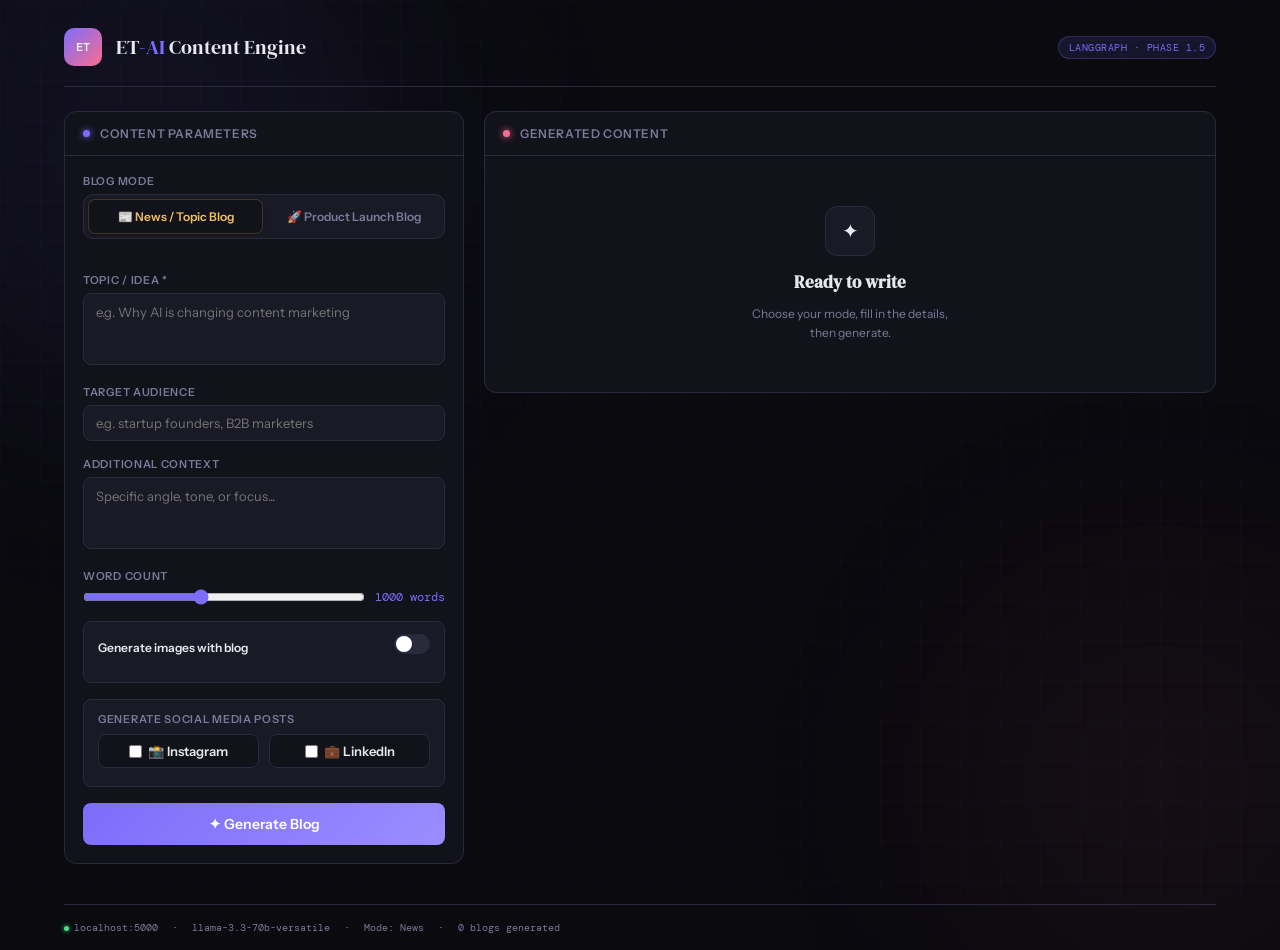
==== commit dde5571b: "image generation added" ====
--- a/index.html
+++ b/index.html
@@ -1,381 +1,1932 @@
-<!DOCTYPE html>
+<!doctype html>
 <html lang="en">
-<head>
-<meta charset="UTF-8"/>
-<meta name="viewport" content="width=device-width, initial-scale=1.0"/>
-<title>ET-AI · Content Engine</title>
-<link href="https://fonts.googleapis.com/css2?family=DM+Serif+Display:ital@0;1&family=DM+Mono:wght@400;500&family=Instrument+Sans:wght@400;500;600&display=swap" rel="stylesheet"/>
-<style>
-:root{--bg:#0a0a0f;--surface:#12121a;--surface2:#1a1a26;--border:#2a2a3d;--accent:#7c6dfa;--accent2:#fa6d8f;--gold:#f0c060;--teal:#2dd4bf;--text:#e8e8f0;--muted:#7a7a9a;--success:#4ade80;--danger:#f87171;--radius:12px}
-*,*::before,*::after{box-sizing:border-box;margin:0;padding:0}
-body{font-family:'Instrument Sans',sans-serif;background:var(--bg);color:var(--text);min-height:100vh;overflow-x:hidden}
-body::before{content:'';position:fixed;inset:0;background-image:linear-gradient(rgba(124,109,250,.03)1px,transparent 1px),linear-gradient(90deg,rgba(124,109,250,.03)1px,transparent 1px);background-size:40px 40px;pointer-events:none;z-index:0}
-.orb{position:fixed;border-radius:50%;filter:blur(120px);pointer-events:none;z-index:0}
-.orb1{width:500px;height:500px;background:rgba(124,109,250,.08);top:-100px;left:-100px}
-.orb2{width:400px;height:400px;background:rgba(250,109,143,.06);bottom:-80px;right:-80px}
-.wrapper{position:relative;z-index:1;max-width:1200px;margin:0 auto;padding:0 24px}
-header{padding:28px 0 20px;display:flex;align-items:center;gap:14px;border-bottom:1px solid var(--border)}
-.logo-mark{width:38px;height:38px;background:linear-gradient(135deg,var(--accent),var(--accent2));border-radius:10px;display:flex;align-items:center;justify-content:center;font-family:'DM Mono',monospace;font-size:12px;font-weight:500;color:#fff;flex-shrink:0}
-.logo-text{font-family:'DM Serif Display',serif;font-size:20px}
-.logo-text span{color:var(--accent)}
-.phase-badge{margin-left:auto;font-family:'DM Mono',monospace;font-size:10px;color:var(--accent);background:rgba(124,109,250,.12);border:1px solid rgba(124,109,250,.25);padding:4px 10px;border-radius:20px;letter-spacing:.5px}
-.main-grid{display:grid;grid-template-columns:400px 1fr;gap:20px;padding:24px 0 40px;align-items:start}
-@media(max-width:880px){.main-grid{grid-template-columns:1fr}}
-.mode-switch{display:flex;background:var(--surface2);border:1px solid var(--border);border-radius:10px;padding:4px;margin-bottom:18px;gap:4px}
-.mode-btn{flex:1;padding:9px 8px;border:none;border-radius:7px;font-family:'Instrument Sans',sans-serif;font-size:12px;font-weight:600;cursor:pointer;transition:all .2s;background:transparent;color:var(--muted)}
-.mode-btn.active{background:var(--surface);color:var(--text);box-shadow:0 1px 3px rgba(0,0,0,.4)}
-.mode-btn.active.news{color:var(--gold);border:1px solid rgba(240,192,96,.2)}
-.mode-btn.active.product{color:var(--teal);border:1px solid rgba(45,212,191,.2)}
-.panel{background:var(--surface);border:1px solid var(--border);border-radius:var(--radius);overflow:hidden}
-.panel-header{padding:14px 18px;border-bottom:1px solid var(--border);display:flex;align-items:center;gap:10px}
-.dot{width:7px;height:7px;border-radius:50%;background:var(--accent);box-shadow:0 0 7px var(--accent)}
-.panel-header h2{font-size:12px;font-weight:600;letter-spacing:.6px;text-transform:uppercase;color:var(--muted)}
-.form-body{padding:18px;display:flex;flex-direction:column;gap:16px}
-label{display:block;font-size:11px;font-weight:600;letter-spacing:.7px;text-transform:uppercase;color:var(--muted);margin-bottom:6px}
-input,textarea{width:100%;background:var(--surface2);border:1px solid var(--border);border-radius:8px;color:var(--text);font-family:'Instrument Sans',sans-serif;font-size:13px;padding:9px 12px;outline:none;transition:border-color .2s,box-shadow .2s;resize:none}
-input:focus,textarea:focus{border-color:var(--accent);box-shadow:0 0 0 3px rgba(124,109,250,.12)}
-textarea{min-height:72px;line-height:1.5}
-.product-fields{display:none;flex-direction:column;gap:14px}
-.product-fields.show{display:flex}
-.field-divider{height:1px;background:var(--border)}
-.range-wrap{display:flex;align-items:center;gap:10px}
-input[type=range]{flex:1;padding:0;accent-color:var(--accent);background:transparent;border:none;box-shadow:none}
-input[type=range]:focus{box-shadow:none;border:none}
-.range-val{font-family:'DM Mono',monospace;font-size:12px;color:var(--accent);min-width:55px;text-align:right}
-.btn-generate{width:100%;padding:12px;background:linear-gradient(135deg,var(--accent),#9b8dff);border:none;border-radius:8px;color:#fff;font-family:'Instrument Sans',sans-serif;font-size:14px;font-weight:600;cursor:pointer;transition:opacity .2s,transform .15s;display:flex;align-items:center;justify-content:center;gap:8px}
-.btn-generate:hover:not(:disabled){opacity:.88;transform:translateY(-1px)}
-.btn-generate:disabled{opacity:.45;cursor:not-allowed;transform:none}
-.spinner{width:15px;height:15px;border:2px solid rgba(255,255,255,.3);border-top-color:#fff;border-radius:50%;animation:spin .7s linear infinite;display:none}
-@keyframes spin{to{transform:rotate(360deg)}}
-.output-panel{position:sticky;top:20px}
-.empty-state{padding:50px 20px;text-align:center;display:flex;flex-direction:column;align-items:center;gap:10px}
-.empty-icon{width:50px;height:50px;background:var(--surface2);border:1px solid var(--border);border-radius:12px;display:flex;align-items:center;justify-content:center;font-size:20px;margin-bottom:4px}
-.empty-state h3{font-family:'DM Serif Display',serif;font-size:17px}
-.empty-state p{font-size:12px;color:var(--muted);max-width:220px;line-height:1.6}
-.quality-bar-wrap{margin:0 18px 14px;padding:12px 14px;background:var(--surface2);border-radius:8px;border:1px solid var(--border);display:none}
-.quality-header{display:flex;justify-content:space-between;align-items:center;margin-bottom:8px}
-.quality-label{font-size:11px;font-weight:600;letter-spacing:.6px;text-transform:uppercase;color:var(--muted)}
-.quality-score{font-family:'DM Mono',monospace;font-size:14px;font-weight:500}
-.quality-track{height:5px;background:var(--border);border-radius:3px;overflow:hidden}
-.quality-fill{height:100%;border-radius:3px;transition:width .6s ease,background .4s}
-.quality-issues{margin-top:7px;font-size:11px;color:var(--danger);line-height:1.5}
-.feedback-bar{margin:0 18px 14px;padding:14px;background:rgba(124,109,250,.06);border:1px solid rgba(124,109,250,.18);border-radius:8px;display:none}
-.feedback-bar h4{font-size:11px;font-weight:600;color:var(--accent);margin-bottom:10px;letter-spacing:.4px;text-transform:uppercase}
-.feedback-bar textarea{min-height:60px;font-size:12px;margin-bottom:10px}
-.feedback-actions{display:flex;gap:8px}
-.btn-approve{flex:1;padding:9px;background:rgba(74,222,128,.12);border:1px solid rgba(74,222,128,.3);border-radius:7px;color:var(--success);font-size:13px;font-weight:600;cursor:pointer;transition:background .2s}
-.btn-approve:hover{background:rgba(74,222,128,.2)}
-.btn-regen{flex:1;padding:9px;background:rgba(250,109,143,.1);border:1px solid rgba(250,109,143,.25);border-radius:7px;color:var(--accent2);font-size:13px;font-weight:600;cursor:pointer;transition:background .2s}
-.btn-regen:hover{background:rgba(250,109,143,.18)}
-.iter-badge{font-family:'DM Mono',monospace;font-size:10px;color:var(--muted);text-align:center;margin-top:7px}
-#result{display:none;padding:16px 18px}
-.meta-strip{display:flex;flex-wrap:wrap;gap:7px;margin-bottom:16px}
-.meta-chip{font-family:'DM Mono',monospace;font-size:10px;padding:3px 9px;border-radius:20px;border:1px solid}
-.meta-chip.time{color:var(--gold);border-color:rgba(240,192,96,.3);background:rgba(240,192,96,.08)}
-.meta-chip.mode-news{color:var(--gold);border-color:rgba(240,192,96,.3);background:rgba(240,192,96,.08)}
-.meta-chip.mode-product{color:var(--teal);border-color:rgba(45,212,191,.3);background:rgba(45,212,191,.08)}
-.meta-chip.phase{color:var(--accent);border-color:rgba(124,109,250,.3);background:rgba(124,109,250,.08)}
-.blog-title{font-family:'DM Serif Display',serif;font-size:24px;line-height:1.3;margin-bottom:8px}
-.blog-meta-desc{font-size:12px;color:var(--muted);line-height:1.6;padding:10px 12px;background:var(--surface2);border-left:3px solid var(--accent);border-radius:0 6px 6px 0;margin-bottom:16px}
-.divider{height:1px;background:var(--border);margin:14px 0}
-.blog-content{font-size:13px;line-height:1.8;color:#c8c8e0;max-height:460px;overflow-y:auto;padding-right:4px}
-.blog-content::-webkit-scrollbar{width:3px}
-.blog-content::-webkit-scrollbar-thumb{background:var(--border);border-radius:3px}
-.blog-content h1,.blog-content h2{font-family:'DM Serif Display',serif;color:var(--text);margin:18px 0 7px}
-.blog-content h1{font-size:18px}.blog-content h2{font-size:16px}
-.blog-content h3{font-size:14px;font-weight:600;color:var(--text);margin:14px 0 5px}
-.blog-content p{margin-bottom:10px}
-.blog-content strong{color:var(--text);font-weight:600}
-.blog-content em{color:var(--gold);font-style:italic}
-.blog-content ul,.blog-content ol{padding-left:18px;margin-bottom:10px}
-.blog-content li{margin-bottom:4px}
-.blog-content code{font-family:'DM Mono',monospace;font-size:11px;background:var(--surface2);padding:2px 5px;border-radius:4px;color:var(--accent2)}
-.blog-content blockquote{border-left:3px solid var(--accent);padding-left:12px;margin:10px 0;color:var(--muted);font-style:italic}
-.cta-box{margin-top:12px;padding:10px 14px;background:rgba(45,212,191,.07);border:1px solid rgba(45,212,191,.2);border-radius:8px;font-size:12px;color:var(--teal);display:none}
-.cta-box strong{display:block;margin-bottom:3px;font-size:10px;text-transform:uppercase;letter-spacing:.5px}
-.keywords-row{margin-top:14px;display:flex;flex-wrap:wrap;gap:5px;align-items:center}
-.kw-label{font-size:10px;font-weight:600;text-transform:uppercase;letter-spacing:.6px;color:var(--muted);margin-right:2px}
-.kw-tag{font-family:'DM Mono',monospace;font-size:10px;background:rgba(74,222,128,.08);border:1px solid rgba(74,222,128,.2);color:var(--success);padding:3px 8px;border-radius:20px}
-.sources-section{margin-top:14px;display:none}
-.sources-label{font-size:11px;font-weight:600;letter-spacing:.6px;text-transform:uppercase;color:var(--muted);margin-bottom:7px}
-.source-link{display:block;padding:7px 10px;margin-bottom:5px;background:rgba(124,109,250,.06);border:1px solid rgba(124,109,250,.12);border-radius:6px;text-decoration:none;color:var(--text);font-size:11px;transition:border-color .15s}
-.source-link:hover{border-color:rgba(124,109,250,.3)}
-.source-link-title{font-weight:600;color:#e8e8f0;margin-bottom:2px}
-.source-link-url{color:var(--muted);font-size:10px;white-space:nowrap;overflow:hidden;text-overflow:ellipsis}
-.copy-btn{margin-top:14px;width:100%;padding:9px;background:transparent;border:1px solid var(--border);border-radius:8px;color:var(--muted);font-family:'Instrument Sans',sans-serif;font-size:12px;cursor:pointer;transition:border-color .2s,color .2s}
-.copy-btn:hover{border-color:var(--accent);color:var(--accent)}
-.error-box{margin:16px;padding:12px 14px;background:rgba(250,109,143,.08);border:1px solid rgba(250,109,143,.25);border-radius:8px;font-size:12px;color:var(--accent2);display:none}
-.loading-overlay{padding:50px 20px;text-align:center;display:none;flex-direction:column;align-items:center;gap:14px}
-.loading-dots{display:flex;gap:5px}
-.loading-dots span{width:7px;height:7px;background:var(--accent);border-radius:50%;animation:pulse 1.2s ease-in-out infinite}
-.loading-dots span:nth-child(2){animation-delay:.2s}
-.loading-dots span:nth-child(3){animation-delay:.4s}
-@keyframes pulse{0%,100%{opacity:.2;transform:scale(.8)}50%{opacity:1;transform:scale(1)}}
-.loading-overlay p{font-size:12px;color:var(--muted)}
-.loading-overlay strong{font-family:'DM Serif Display',serif;font-size:15px;color:var(--text);display:block;margin-bottom:3px}
-.approved-banner{margin:0 18px 14px;padding:10px 14px;background:rgba(74,222,128,.1);border:1px solid rgba(74,222,128,.25);border-radius:8px;font-size:13px;color:var(--success);font-weight:600;display:none;text-align:center}
-footer{border-top:1px solid var(--border);padding:16px 0;font-family:'DM Mono',monospace;font-size:10px;color:var(--muted);display:flex;align-items:center;gap:14px}
-.status-dot{width:5px;height:5px;border-radius:50%;background:var(--success);box-shadow:0 0 5px var(--success);display:inline-block;margin-right:5px}
-</style>
-</head>
-<body>
-<div class="orb orb1"></div>
-<div class="orb orb2"></div>
-<div class="wrapper">
-
-<header>
-  <div class="logo-mark">ET</div>
-  <div class="logo-text">ET<span>-AI</span> Content Engine</div>
-  <div class="phase-badge">LANGGRAPH · PHASE 1.5</div>
-</header>
-
-<div class="main-grid">
-  <div class="panel">
-    <div class="panel-header">
-      <div class="dot"></div>
-      <h2>Content Parameters</h2>
-    </div>
-    <div class="form-body">
-
-      <div>
-        <label>Blog Mode</label>
-        <div class="mode-switch">
-          <button class="mode-btn news active" onclick="setMode('news')">📰 News / Topic Blog</button>
-          <button class="mode-btn product" onclick="setMode('product')">🚀 Product Launch Blog</button>
+  <head>
+    <meta charset="UTF-8" />
+    <meta name="viewport" content="width=device-width, initial-scale=1.0" />
+    <title>ET-AI · Content Engine</title>
+    <link
+      href="https://fonts.googleapis.com/css2?family=DM+Serif+Display:ital@0;1&family=DM+Mono:wght@400;500&family=Instrument+Sans:wght@400;500;600&display=swap"
+      rel="stylesheet"
+    />
+    <style>
+      :root {
+        --bg: #0a0a0f;
+        --surface: #12121a;
+        --surface2: #1a1a26;
+        --border: #2a2a3d;
+        --accent: #7c6dfa;
+        --accent2: #fa6d8f;
+        --gold: #f0c060;
+        --teal: #2dd4bf;
+        --text: #e8e8f0;
+        --muted: #7a7a9a;
+        --success: #4ade80;
+        --danger: #f87171;
+        --radius: 12px;
+      }
+      *,
+      *::before,
+      *::after {
+        box-sizing: border-box;
+        margin: 0;
+        padding: 0;
+      }
+      body {
+        font-family: "Instrument Sans", sans-serif;
+        background: var(--bg);
+        color: var(--text);
+        min-height: 100vh;
+        overflow-x: hidden;
+      }
+      body::before {
+        content: "";
+        position: fixed;
+        inset: 0;
+        background-image:
+          linear-gradient(rgba(124, 109, 250, 0.03) 1px, transparent 1px),
+          linear-gradient(90deg, rgba(124, 109, 250, 0.03) 1px, transparent 1px);
+        background-size: 40px 40px;
+        pointer-events: none;
+        z-index: 0;
+      }
+      .orb {
+        position: fixed;
+        border-radius: 50%;
+        filter: blur(120px);
+        pointer-events: none;
+        z-index: 0;
+      }
+      .orb1 {
+        width: 500px;
+        height: 500px;
+        background: rgba(124, 109, 250, 0.08);
+        top: -100px;
+        left: -100px;
+      }
+      .orb2 {
+        width: 400px;
+        height: 400px;
+        background: rgba(250, 109, 143, 0.06);
+        bottom: -80px;
+        right: -80px;
+      }
+      .wrapper {
+        position: relative;
+        z-index: 1;
+        max-width: 1200px;
+        margin: 0 auto;
+        padding: 0 24px;
+      }
+      header {
+        padding: 28px 0 20px;
+        display: flex;
+        align-items: center;
+        gap: 14px;
+        border-bottom: 1px solid var(--border);
+      }
+      .logo-mark {
+        width: 38px;
+        height: 38px;
+        background: linear-gradient(135deg, var(--accent), var(--accent2));
+        border-radius: 10px;
+        display: flex;
+        align-items: center;
+        justify-content: center;
+        font-family: "DM Mono", monospace;
+        font-size: 12px;
+        font-weight: 500;
+        color: #fff;
+        flex-shrink: 0;
+      }
+      .logo-text {
+        font-family: "DM Serif Display", serif;
+        font-size: 20px;
+      }
+      .logo-text span {
+        color: var(--accent);
+      }
+      .phase-badge {
+        margin-left: auto;
+        font-family: "DM Mono", monospace;
+        font-size: 10px;
+        color: var(--accent);
+        background: rgba(124, 109, 250, 0.12);
+        border: 1px solid rgba(124, 109, 250, 0.25);
+        padding: 4px 10px;
+        border-radius: 20px;
+        letter-spacing: 0.5px;
+      }
+      .main-grid {
+        display: grid;
+        grid-template-columns: 400px 1fr;
+        gap: 20px;
+        padding: 24px 0 40px;
+        align-items: start;
+      }
+      @media (max-width: 880px) {
+        .main-grid {
+          grid-template-columns: 1fr;
+        }
+      }
+      .mode-switch {
+        display: flex;
+        background: var(--surface2);
+        border: 1px solid var(--border);
+        border-radius: 10px;
+        padding: 4px;
+        margin-bottom: 18px;
+        gap: 4px;
+      }
+      .mode-btn {
+        flex: 1;
+        padding: 9px 8px;
+        border: none;
+        border-radius: 7px;
+        font-family: "Instrument Sans", sans-serif;
+        font-size: 12px;
+        font-weight: 600;
+        cursor: pointer;
+        transition: all 0.2s;
+        background: transparent;
+        color: var(--muted);
+      }
+      .mode-btn.active {
+        background: var(--surface);
+        color: var(--text);
+        box-shadow: 0 1px 3px rgba(0, 0, 0, 0.4);
+      }
+      .mode-btn.active.news {
+        color: var(--gold);
+        border: 1px solid rgba(240, 192, 96, 0.2);
+      }
+      .mode-btn.active.product {
+        color: var(--teal);
+        border: 1px solid rgba(45, 212, 191, 0.2);
+      }
+      .panel {
+        background: var(--surface);
+        border: 1px solid var(--border);
+        border-radius: var(--radius);
+        overflow: hidden;
+      }
+      .panel-header {
+        padding: 14px 18px;
+        border-bottom: 1px solid var(--border);
+        display: flex;
+        align-items: center;
+        gap: 10px;
+      }
+      .dot {
+        width: 7px;
+        height: 7px;
+        border-radius: 50%;
+        background: var(--accent);
+        box-shadow: 0 0 7px var(--accent);
+      }
+      .panel-header h2 {
+        font-size: 12px;
+        font-weight: 600;
+        letter-spacing: 0.6px;
+        text-transform: uppercase;
+        color: var(--muted);
+      }
+      .form-body {
+        padding: 18px;
+        display: flex;
+        flex-direction: column;
+        gap: 16px;
+      }
+      label {
+        display: block;
+        font-size: 11px;
+        font-weight: 600;
+        letter-spacing: 0.7px;
+        text-transform: uppercase;
+        color: var(--muted);
+        margin-bottom: 6px;
+      }
+      input,
+      textarea {
+        width: 100%;
+        background: var(--surface2);
+        border: 1px solid var(--border);
+        border-radius: 8px;
+        color: var(--text);
+        font-family: "Instrument Sans", sans-serif;
+        font-size: 13px;
+        padding: 9px 12px;
+        outline: none;
+        transition:
+          border-color 0.2s,
+          box-shadow 0.2s;
+        resize: none;
+      }
+      input:focus,
+      textarea:focus {
+        border-color: var(--accent);
+        box-shadow: 0 0 0 3px rgba(124, 109, 250, 0.12);
+      }
+      textarea {
+        min-height: 72px;
+        line-height: 1.5;
+      }
+      .product-fields {
+        display: none;
+        flex-direction: column;
+        gap: 14px;
+      }
+      .product-fields.show {
+        display: flex;
+      }
+      .field-divider {
+        height: 1px;
+        background: var(--border);
+      }
+      .range-wrap {
+        display: flex;
+        align-items: center;
+        gap: 10px;
+      }
+      input[type="range"] {
+        flex: 1;
+        padding: 0;
+        accent-color: var(--accent);
+        background: transparent;
+        border: none;
+        box-shadow: none;
+      }
+      input[type="range"]:focus {
+        box-shadow: none;
+        border: none;
+      }
+      .range-val {
+        font-family: "DM Mono", monospace;
+        font-size: 12px;
+        color: var(--accent);
+        min-width: 55px;
+        text-align: right;
+      }
+      .btn-generate {
+        width: 100%;
+        padding: 12px;
+        background: linear-gradient(135deg, var(--accent), #9b8dff);
+        border: none;
+        border-radius: 8px;
+        color: #fff;
+        font-family: "Instrument Sans", sans-serif;
+        font-size: 14px;
+        font-weight: 600;
+        cursor: pointer;
+        transition:
+          opacity 0.2s,
+          transform 0.15s;
+        display: flex;
+        align-items: center;
+        justify-content: center;
+        gap: 8px;
+      }
+      .btn-generate:hover:not(:disabled) {
+        opacity: 0.88;
+        transform: translateY(-1px);
+      }
+      .btn-generate:disabled {
+        opacity: 0.45;
+        cursor: not-allowed;
+        transform: none;
+      }
+      .spinner {
+        width: 15px;
+        height: 15px;
+        border: 2px solid rgba(255, 255, 255, 0.3);
+        border-top-color: #fff;
+        border-radius: 50%;
+        animation: spin 0.7s linear infinite;
+        display: none;
+      }
+      @keyframes spin {
+        to {
+          transform: rotate(360deg);
+        }
+      }
+      .output-panel {
+        position: sticky;
+        top: 20px;
+      }
+      .empty-state {
+        padding: 50px 20px;
+        text-align: center;
+        display: flex;
+        flex-direction: column;
+        align-items: center;
+        gap: 10px;
+      }
+      .empty-icon {
+        width: 50px;
+        height: 50px;
+        background: var(--surface2);
+        border: 1px solid var(--border);
+        border-radius: 12px;
+        display: flex;
+        align-items: center;
+        justify-content: center;
+        font-size: 20px;
+        margin-bottom: 4px;
+      }
+      .empty-state h3 {
+        font-family: "DM Serif Display", serif;
+        font-size: 17px;
+      }
+      .empty-state p {
+        font-size: 12px;
+        color: var(--muted);
+        max-width: 220px;
+        line-height: 1.6;
+      }
+      .quality-bar-wrap {
+        margin: 0 18px 14px;
+        padding: 12px 14px;
+        background: var(--surface2);
+        border-radius: 8px;
+        border: 1px solid var(--border);
+        display: none;
+      }
+      .quality-header {
+        display: flex;
+        justify-content: space-between;
+        align-items: center;
+        margin-bottom: 8px;
+      }
+      .quality-label {
+        font-size: 11px;
+        font-weight: 600;
+        letter-spacing: 0.6px;
+        text-transform: uppercase;
+        color: var(--muted);
+      }
+      .quality-score {
+        font-family: "DM Mono", monospace;
+        font-size: 14px;
+        font-weight: 500;
+      }
+      .quality-track {
+        height: 5px;
+        background: var(--border);
+        border-radius: 3px;
+        overflow: hidden;
+      }
+      .quality-fill {
+        height: 100%;
+        border-radius: 3px;
+        transition:
+          width 0.6s ease,
+          background 0.4s;
+      }
+      .quality-issues {
+        margin-top: 7px;
+        font-size: 11px;
+        color: var(--danger);
+        line-height: 1.5;
+      }
+      .feedback-bar {
+        margin: 0 18px 14px;
+        padding: 14px;
+        background: rgba(124, 109, 250, 0.06);
+        border: 1px solid rgba(124, 109, 250, 0.18);
+        border-radius: 8px;
+        display: none;
+      }
+      .feedback-bar h4 {
+        font-size: 11px;
+        font-weight: 600;
+        color: var(--accent);
+        margin-bottom: 10px;
+        letter-spacing: 0.4px;
+        text-transform: uppercase;
+      }
+      .feedback-bar textarea {
+        min-height: 60px;
+        font-size: 12px;
+        margin-bottom: 10px;
+      }
+      .feedback-actions {
+        display: flex;
+        gap: 8px;
+      }
+      .btn-approve {
+        flex: 1;
+        padding: 9px;
+        background: rgba(74, 222, 128, 0.12);
+        border: 1px solid rgba(74, 222, 128, 0.3);
+        border-radius: 7px;
+        color: var(--success);
+        font-size: 13px;
+        font-weight: 600;
+        cursor: pointer;
+        transition: background 0.2s;
+      }
+      .btn-approve:hover {
+        background: rgba(74, 222, 128, 0.2);
+      }
+      .btn-regen {
+        flex: 1;
+        padding: 9px;
+        background: rgba(250, 109, 143, 0.1);
+        border: 1px solid rgba(250, 109, 143, 0.25);
+        border-radius: 7px;
+        color: var(--accent2);
+        font-size: 13px;
+        font-weight: 600;
+        cursor: pointer;
+        transition: background 0.2s;
+      }
+      .btn-regen:hover {
+        background: rgba(250, 109, 143, 0.18);
+      }
+      .iter-badge {
+        font-family: "DM Mono", monospace;
+        font-size: 10px;
+        color: var(--muted);
+        text-align: center;
+        margin-top: 7px;
+      }
+      #result {
+        display: none;
+        padding: 16px 18px;
+      }
+      .meta-strip {
+        display: flex;
+        flex-wrap: wrap;
+        gap: 7px;
+        margin-bottom: 16px;
+      }
+      .meta-chip {
+        font-family: "DM Mono", monospace;
+        font-size: 10px;
+        padding: 3px 9px;
+        border-radius: 20px;
+        border: 1px solid;
+      }
+      .meta-chip.time {
+        color: var(--gold);
+        border-color: rgba(240, 192, 96, 0.3);
+        background: rgba(240, 192, 96, 0.08);
+      }
+      .meta-chip.mode-news {
+        color: var(--gold);
+        border-color: rgba(240, 192, 96, 0.3);
+        background: rgba(240, 192, 96, 0.08);
+      }
+      .meta-chip.mode-product {
+        color: var(--teal);
+        border-color: rgba(45, 212, 191, 0.3);
+        background: rgba(45, 212, 191, 0.08);
+      }
+      .meta-chip.phase {
+        color: var(--accent);
+        border-color: rgba(124, 109, 250, 0.3);
+        background: rgba(124, 109, 250, 0.08);
+      }
+      .blog-title {
+        font-family: "DM Serif Display", serif;
+        font-size: 24px;
+        line-height: 1.3;
+        margin-bottom: 8px;
+      }
+      .blog-meta-desc {
+        font-size: 12px;
+        color: var(--muted);
+        line-height: 1.6;
+        padding: 10px 12px;
+        background: var(--surface2);
+        border-left: 3px solid var(--accent);
+        border-radius: 0 6px 6px 0;
+        margin-bottom: 16px;
+      }
+      .divider {
+        height: 1px;
+        background: var(--border);
+        margin: 14px 0;
+      }
+      .blog-content {
+        font-size: 13px;
+        line-height: 1.8;
+        color: #c8c8e0;
+        max-height: 460px;
+        overflow-y: auto;
+        padding-right: 4px;
+      }
+      .blog-content::-webkit-scrollbar {
+        width: 3px;
+      }
+      .blog-content::-webkit-scrollbar-thumb {
+        background: var(--border);
+        border-radius: 3px;
+      }
+      .blog-content h1,
+      .blog-content h2 {
+        font-family: "DM Serif Display", serif;
+        color: var(--text);
+        margin: 18px 0 7px;
+      }
+      .blog-content h1 {
+        font-size: 18px;
+      }
+      .blog-content h2 {
+        font-size: 16px;
+      }
+      .blog-content h3 {
+        font-size: 14px;
+        font-weight: 600;
+        color: var(--text);
+        margin: 14px 0 5px;
+      }
+      .blog-content p {
+        margin-bottom: 10px;
+      }
+      .blog-content strong {
+        color: var(--text);
+        font-weight: 600;
+      }
+      .blog-content em {
+        color: var(--gold);
+        font-style: italic;
+      }
+      .blog-content ul,
+      .blog-content ol {
+        padding-left: 18px;
+        margin-bottom: 10px;
+      }
+      .blog-content li {
+        margin-bottom: 4px;
+      }
+      .blog-content code {
+        font-family: "DM Mono", monospace;
+        font-size: 11px;
+        background: var(--surface2);
+        padding: 2px 5px;
+        border-radius: 4px;
+        color: var(--accent2);
+      }
+      .blog-content blockquote {
+        border-left: 3px solid var(--accent);
+        padding-left: 12px;
+        margin: 10px 0;
+        color: var(--muted);
+        font-style: italic;
+      }
+      .cta-box {
+        margin-top: 12px;
+        padding: 10px 14px;
+        background: rgba(45, 212, 191, 0.07);
+        border: 1px solid rgba(45, 212, 191, 0.2);
+        border-radius: 8px;
+        font-size: 12px;
+        color: var(--teal);
+        display: none;
+      }
+      .cta-box strong {
+        display: block;
+        margin-bottom: 3px;
+        font-size: 10px;
+        text-transform: uppercase;
+        letter-spacing: 0.5px;
+      }
+      .keywords-row {
+        margin-top: 14px;
+        display: flex;
+        flex-wrap: wrap;
+        gap: 5px;
+        align-items: center;
+      }
+      .kw-label {
+        font-size: 10px;
+        font-weight: 600;
+        text-transform: uppercase;
+        letter-spacing: 0.6px;
+        color: var(--muted);
+        margin-right: 2px;
+      }
+      .kw-tag {
+        font-family: "DM Mono", monospace;
+        font-size: 10px;
+        background: rgba(74, 222, 128, 0.08);
+        border: 1px solid rgba(74, 222, 128, 0.2);
+        color: var(--success);
+        padding: 3px 8px;
+        border-radius: 20px;
+      }
+      .sources-section {
+        margin-top: 14px;
+        display: none;
+      }
+      .sources-label {
+        font-size: 11px;
+        font-weight: 600;
+        letter-spacing: 0.6px;
+        text-transform: uppercase;
+        color: var(--muted);
+        margin-bottom: 7px;
+      }
+      .source-link {
+        display: block;
+        padding: 7px 10px;
+        margin-bottom: 5px;
+        background: rgba(124, 109, 250, 0.06);
+        border: 1px solid rgba(124, 109, 250, 0.12);
+        border-radius: 6px;
+        text-decoration: none;
+        color: var(--text);
+        font-size: 11px;
+        transition: border-color 0.15s;
+      }
+      .source-link:hover {
+        border-color: rgba(124, 109, 250, 0.3);
+      }
+      .source-link-title {
+        font-weight: 600;
+        color: #e8e8f0;
+        margin-bottom: 2px;
+      }
+      .source-link-url {
+        color: var(--muted);
+        font-size: 10px;
+        white-space: nowrap;
+        overflow: hidden;
+        text-overflow: ellipsis;
+      }
+      .copy-btn {
+        margin-top: 14px;
+        width: 100%;
+        padding: 9px;
+        background: transparent;
+        border: 1px solid var(--border);
+        border-radius: 8px;
+        color: var(--muted);
+        font-family: "Instrument Sans", sans-serif;
+        font-size: 12px;
+        cursor: pointer;
+        transition:
+          border-color 0.2s,
+          color 0.2s;
+      }
+      .copy-btn:hover {
+        border-color: var(--accent);
+        color: var(--accent);
+      }
+      .error-box {
+        margin: 16px;
+        padding: 12px 14px;
+        background: rgba(250, 109, 143, 0.08);
+        border: 1px solid rgba(250, 109, 143, 0.25);
+        border-radius: 8px;
+        font-size: 12px;
+        color: var(--accent2);
+        display: none;
+      }
+      .loading-overlay {
+        padding: 50px 20px;
+        text-align: center;
+        display: none;
+        flex-direction: column;
+        align-items: center;
+        gap: 14px;
+      }
+      .loading-dots {
+        display: flex;
+        gap: 5px;
+      }
+      .loading-dots span {
+        width: 7px;
+        height: 7px;
+        background: var(--accent);
+        border-radius: 50%;
+        animation: pulse 1.2s ease-in-out infinite;
+      }
+      .loading-dots span:nth-child(2) {
+        animation-delay: 0.2s;
+      }
+      .loading-dots span:nth-child(3) {
+        animation-delay: 0.4s;
+      }
+      @keyframes pulse {
+        0%,
+        100% {
+          opacity: 0.2;
+          transform: scale(0.8);
+        }
+        50% {
+          opacity: 1;
+          transform: scale(1);
+        }
+      }
+      .loading-overlay p {
+        font-size: 12px;
+        color: var(--muted);
+      }
+      .loading-overlay strong {
+        font-family: "DM Serif Display", serif;
+        font-size: 15px;
+        color: var(--text);
+        display: block;
+        margin-bottom: 3px;
+      }
+      .approved-banner {
+        margin: 0 18px 14px;
+        padding: 10px 14px;
+        background: rgba(74, 222, 128, 0.1);
+        border: 1px solid rgba(74, 222, 128, 0.25);
+        border-radius: 8px;
+        font-size: 13px;
+        color: var(--success);
+        font-weight: 600;
+        display: none;
+        text-align: center;
+      }
+      footer {
+        border-top: 1px solid var(--border);
+        padding: 16px 0;
+        font-family: "DM Mono", monospace;
+        font-size: 10px;
+        color: var(--muted);
+        display: flex;
+        align-items: center;
+        gap: 14px;
+      }
+      .status-dot {
+        width: 5px;
+        height: 5px;
+        border-radius: 50%;
+        background: var(--success);
+        box-shadow: 0 0 5px var(--success);
+        display: inline-block;
+        margin-right: 5px;
+      }
+    </style>
+  </head>
+  <body>
+    <div class="orb orb1"></div>
+    <div class="orb orb2"></div>
+    <div class="wrapper">
+      <header>
+        <div class="logo-mark">ET</div>
+        <div class="logo-text">ET<span>-AI</span> Content Engine</div>
+        <div class="phase-badge">LANGGRAPH · PHASE 1.5</div>
+      </header>
+
+      <div class="main-grid">
+        <div class="panel">
+          <div class="panel-header">
+            <div class="dot"></div>
+            <h2>Content Parameters</h2>
+          </div>
+          <div class="form-body">
+            <div>
+              <label>Blog Mode</label>
+              <div class="mode-switch">
+                <button class="mode-btn news active" onclick="setMode('news')">
+                  📰 News / Topic Blog
+                </button>
+                <button class="mode-btn product" onclick="setMode('product')">
+                  🚀 Product Launch Blog
+                </button>
+              </div>
+            </div>
+
+            <div>
+              <label id="topic-label">Topic / Idea *</label>
+              <textarea
+                id="topic"
+                rows="2"
+                placeholder="e.g. Why AI is changing content marketing"
+              ></textarea>
+            </div>
+
+            <div>
+              <label>Target Audience</label>
+              <input
+                id="audience"
+                type="text"
+                placeholder="e.g. startup founders, B2B marketers"
+              />
+            </div>
+
+            <div id="news-fields">
+              <div>
+                <label>Additional Context</label>
+                <textarea
+                  id="context"
+                  rows="2"
+                  placeholder="Specific angle, tone, or focus..."
+                ></textarea>
+              </div>
+            </div>
+
+            <div class="product-fields" id="product-fields">
+              <div class="field-divider"></div>
+              <div>
+                <label>Product Description *</label>
+                <textarea
+                  id="product_details"
+                  rows="3"
+                  placeholder="What does your product do? What problem does it solve?"
+                ></textarea>
+              </div>
+              <div>
+                <label>Key Features</label>
+                <textarea
+                  id="key_features"
+                  rows="2"
+                  placeholder="e.g. Real-time sync, AI-powered, No-code setup"
+                ></textarea>
+              </div>
+              <div>
+                <label>Unique Value Proposition</label>
+                <input
+                  id="uvp"
+                  type="text"
+                  placeholder="e.g. 10x faster than manual content creation"
+                />
+              </div>
+            </div>
+
+            <div>
+              <label>Word Count</label>
+              <div class="range-wrap">
+                <input
+                  type="range"
+                  id="length"
+                  min="300"
+                  max="2000"
+                  step="100"
+                  value="1000"
+                  oninput="
+                    document.getElementById('length-val').textContent =
+                      this.value + ' words'
+                  "
+                />
+                <span class="range-val" id="length-val">1000 words</span>
+              </div>
+            </div>
+
+            <!-- Image generation toggle -->
+            <div
+              style="
+                padding: 12px 14px;
+                background: var(--surface2);
+                border: 1px solid var(--border);
+                border-radius: 8px;
+              "
+            >
+              <div
+                style="
+                  display: flex;
+                  align-items: center;
+                  justify-content: space-between;
+                  margin-bottom: 10px;
+                "
+              >
+                <label
+                  style="
+                    margin: 0;
+                    color: var(--text);
+                    font-size: 12px;
+                    text-transform: none;
+                    letter-spacing: 0;
+                  "
+                >
+                  Generate images with blog
+                </label>
+                <label
+                  style="
+                    position: relative;
+                    width: 36px;
+                    height: 20px;
+                    cursor: pointer;
+                  "
+                >
+                  <input
+                    type="checkbox"
+                    id="gen-images-toggle"
+                    onchange="toggleImageOptions(this.checked)"
+                    style="
+                      position: absolute;
+                      opacity: 0;
+                      width: 100%;
+                      height: 100%;
+                      cursor: pointer;
+                      margin: 0;
+                    "
+                  />
+                  <span
+                    id="toggle-track"
+                    style="
+                      position: absolute;
+                      inset: 0;
+                      background: var(--border);
+                      border-radius: 10px;
+                      transition: background 0.2s;
+                    "
+                  ></span>
+                  <span
+                    id="toggle-thumb"
+                    style="
+                      position: absolute;
+                      top: 2px;
+                      left: 2px;
+                      width: 16px;
+                      height: 16px;
+                      background: #fff;
+                      border-radius: 50%;
+                      transition: transform 0.2s;
+                      pointer-events: none;
+                    "
+                  ></span>
+                </label>
+              </div>
+
+              <div id="image-format-options" style="display: none">
+                <label style="margin-bottom: 6px">Image formats</label>
+                <div style="display: flex; gap: 8px; flex-wrap: wrap">
+                  <label
+                    style="
+                      display: flex;
+                      align-items: center;
+                      gap: 5px;
+                      text-transform: none;
+                      letter-spacing: 0;
+                      font-size: 12px;
+                      color: var(--text);
+                      cursor: pointer;
+                    "
+                  >
+                    <input
+                      type="checkbox"
+                      id="fmt-blog"
+                      checked
+                      style="width: auto; margin: 0"
+                    />
+                    Blog hero
+                  </label>
+                  <label
+                    style="
+                      display: flex;
+                      align-items: center;
+                      gap: 5px;
+                      text-transform: none;
+                      letter-spacing: 0;
+                      font-size: 12px;
+                      color: var(--text);
+                      cursor: pointer;
+                    "
+                  >
+                    <input
+                      type="checkbox"
+                      id="fmt-instagram"
+                      style="width: auto; margin: 0"
+                    />
+                    Instagram
+                  </label>
+                  <label
+                    style="
+                      display: flex;
+                      align-items: center;
+                      gap: 5px;
+                      text-transform: none;
+                      letter-spacing: 0;
+                      font-size: 12px;
+                      color: var(--text);
+                      cursor: pointer;
+                    "
+                  >
+                    <input
+                      type="checkbox"
+                      id="fmt-linkedin"
+                      style="width: auto; margin: 0"
+                    />
+                    LinkedIn
+                  </label>
+                </div>
+              </div>
+            </div>
+
+            <!-- Social media platforms -->
+            <div
+              style="
+                padding: 12px 14px;
+                background: var(--surface2);
+                border: 1px solid var(--border);
+                border-radius: 8px;
+              "
+            >
+              <label style="margin-bottom: 8px"
+                >Generate social media posts</label
+              >
+              <div style="display: flex; gap: 10px">
+                <label
+                  style="
+                    display: flex;
+                    align-items: center;
+                    gap: 6px;
+                    text-transform: none;
+                    letter-spacing: 0;
+                    font-size: 13px;
+                    color: var(--text);
+                    cursor: pointer;
+                    padding: 8px 12px;
+                    background: var(--surface);
+                    border: 1px solid var(--border);
+                    border-radius: 8px;
+                    flex: 1;
+                    justify-content: center;
+                  "
+                  id="insta-label"
+                >
+                  <input
+                    type="checkbox"
+                    id="platform-instagram"
+                    onchange="togglePlatform('instagram', this.checked)"
+                    style="width: auto; margin: 0"
+                  />
+                  <span>📸 Instagram</span>
+                </label>
+                <label
+                  style="
+                    display: flex;
+                    align-items: center;
+                    gap: 6px;
+                    text-transform: none;
+                    letter-spacing: 0;
+                    font-size: 13px;
+                    color: var(--text);
+                    cursor: pointer;
+                    padding: 8px 12px;
+                    background: var(--surface);
+                    border: 1px solid var(--border);
+                    border-radius: 8px;
+                    flex: 1;
+                    justify-content: center;
+                  "
+                  id="li-label"
+                >
+                  <input
+                    type="checkbox"
+                    id="platform-linkedin"
+                    onchange="togglePlatform('linkedin', this.checked)"
+                    style="width: auto; margin: 0"
+                  />
+                  <span>💼 LinkedIn</span>
+                </label>
+              </div>
+            </div>
+
+            <!-- User image upload for social posts -->
+            <div
+              id="social-image-upload"
+              style="display: none; margin-top: 10px"
+            >
+              <label>Upload your own image (optional)</label>
+              <div
+                style="
+                  position: relative;
+                  border: 2px dashed var(--border);
+                  border-radius: 8px;
+                  padding: 16px;
+                  text-align: center;
+                  cursor: pointer;
+                  transition: border-color 0.2s;
+                "
+                id="upload-zone"
+                ondragover="
+                  event.preventDefault();
+                  this.style.borderColor = 'var(--accent)';
+                "
+                ondragleave="this.style.borderColor = 'var(--border)'"
+                ondrop="handleDrop(event)"
+              >
+                <input
+                  type="file"
+                  id="user-image-input"
+                  accept="image/*"
+                  style="
+                    position: absolute;
+                    inset: 0;
+                    opacity: 0;
+                    cursor: pointer;
+                  "
+                  onchange="handleImageUpload(this)"
+                />
+                <div id="upload-placeholder">
+                  <div style="font-size: 24px; margin-bottom: 6px">📁</div>
+                  <div style="font-size: 12px; color: var(--muted)">
+                    Drag & drop or click to upload<br />
+                    <span style="font-size: 11px"
+                      >PNG, JPG — will be used as post background</span
+                    >
+                  </div>
+                </div>
+                <div id="upload-preview" style="display: none">
+                  <img
+                    id="preview-img"
+                    style="
+                      max-height: 80px;
+                      border-radius: 6px;
+                      margin-bottom: 6px;
+                    "
+                  />
+                  <div
+                    style="font-size: 11px; color: var(--success)"
+                    id="upload-filename"
+                  ></div>
+                  <button
+                    onclick="clearUpload(event)"
+                    style="
+                      margin-top: 4px;
+                      font-size: 11px;
+                      color: var(--danger);
+                      background: none;
+                      border: none;
+                      cursor: pointer;
+                    "
+                  >
+                    ✕ Remove
+                  </button>
+                </div>
+              </div>
+            </div>
+
+            <button class="btn-generate" id="gen-btn" onclick="generateBlog()">
+              <div class="spinner" id="spinner"></div>
+              <span id="btn-text">✦ Generate Blog</span>
+            </button>
+          </div>
+        </div>
+
+        <div class="panel output-panel">
+          <div class="panel-header">
+            <div
+              class="dot"
+              style="
+                background: var(--accent2);
+                box-shadow: 0 0 7px var(--accent2);
+              "
+            ></div>
+            <h2>Generated Content</h2>
+          </div>
+
+          <div class="empty-state" id="empty-state">
+            <div class="empty-icon">✦</div>
+            <h3>Ready to write</h3>
+            <p>Choose your mode, fill in the details, then generate.</p>
+          </div>
+
+          <div class="loading-overlay" id="loading-overlay">
+            <div class="loading-dots">
+              <span></span><span></span><span></span>
+            </div>
+            <div>
+              <strong id="loading-msg">Writing your blog...</strong>
+              <p>LangGraph · Groq · LLaMA 3.3</p>
+            </div>
+          </div>
+
+          <div class="error-box" id="error-box"></div>
+          <div class="approved-banner" id="approved-banner">
+            ✓ Blog Approved — ready to publish!
+          </div>
+
+          <div
+            class="rag-panel"
+            id="rag-panel"
+            style="
+              display: none;
+              margin: 0 18px 14px;
+              padding: 12px 14px;
+              background: var(--surface2);
+              border-radius: 8px;
+              border: 1px solid var(--border);
+            "
+          >
+            <div
+              style="
+                display: flex;
+                justify-content: space-between;
+                align-items: center;
+                margin-bottom: 8px;
+              "
+            >
+              <span
+                style="
+                  font-size: 11px;
+                  font-weight: 600;
+                  letter-spacing: 0.6px;
+                  text-transform: uppercase;
+                  color: var(--muted);
+                "
+                >RAG Fact Check</span
+              >
+              <span
+                id="rag-verdict-badge"
+                style="
+                  font-family: &quot;DM Mono&quot;, monospace;
+                  font-size: 10px;
+                  padding: 3px 9px;
+                  border-radius: 20px;
+                  border: 1px solid;
+                "
+              ></span>
+            </div>
+            <div
+              id="rag-summary"
+              style="
+                font-size: 12px;
+                color: var(--muted);
+                margin-bottom: 8px;
+                line-height: 1.5;
+              "
+            ></div>
+            <div
+              id="rag-suggestions"
+              style="font-size: 11px; color: #c8c8e0; line-height: 1.7"
+            ></div>
+          </div>
+
+          <div class="quality-bar-wrap" id="quality-wrap">
+            <div class="quality-header">
+              <span class="quality-label">Quality Score</span>
+              <span class="quality-score" id="quality-score-val">—</span>
+            </div>
+            <div class="quality-track">
+              <div
+                class="quality-fill"
+                id="quality-fill"
+                style="width: 0%"
+              ></div>
+            </div>
+            <div class="quality-issues" id="quality-issues"></div>
+          </div>
+
+          <div class="feedback-bar" id="feedback-bar">
+            <h4>Human Review — Iteration <span id="iter-num">1</span> / 3</h4>
+            <textarea
+              id="feedback-text"
+              placeholder="What should be improved? e.g. 'Make the intro more punchy' or 'Add more stats'..."
+            ></textarea>
+            <div class="feedback-actions">
+              <button class="btn-approve" onclick="submitFeedback('approve')">
+                ✓ Approve
+              </button>
+              <button class="btn-regen" onclick="submitFeedback('regenerate')">
+                ↺ Regenerate
+              </button>
+            </div>
+            <div class="iter-badge" id="iter-badge"></div>
+          </div>
+
+          <div id="result">
+            <div class="meta-strip" id="meta-strip"></div>
+            <div class="blog-title" id="blog-title"></div>
+            <div class="blog-meta-desc" id="blog-meta-desc"></div>
+            <div class="divider"></div>
+            <div class="blog-content" id="blog-content"></div>
+            <div class="cta-box" id="cta-box">
+              <strong>Call to Action</strong><span id="cta-text"></span>
+            </div>
+            <div class="keywords-row" id="keywords-row"></div>
+            <div class="sources-section" id="sources-section">
+              <div class="sources-label">Sources used</div>
+              <div id="sources-list"></div>
+            </div>
+            <button class="copy-btn" onclick="copyContent()">
+              ⎘ Copy full blog as Markdown
+            </button>
+          </div>
         </div>
       </div>
 
-      <div>
-        <label id="topic-label">Topic / Idea *</label>
-        <textarea id="topic" rows="2" placeholder="e.g. Why AI is changing content marketing"></textarea>
+      <footer>
+        <span><span class="status-dot"></span>localhost:5000</span>
+        <span>·</span><span>llama-3.3-70b-versatile</span> <span>·</span
+        ><span id="mode-indicator">Mode: News</span> <span>·</span
+        ><span id="gen-count">0 blogs generated</span>
+      </footer>
+    </div>
+
+    <script>
+      let currentMode = "news",
+        lastRaw = "",
+        genCount = 0;
+
+      function setMode(mode) {
+        currentMode = mode;
+        document
+          .querySelectorAll(".mode-btn")
+          .forEach((b) => b.classList.remove("active"));
+        document.querySelector(".mode-btn." + mode).classList.add("active");
+        document
+          .getElementById("product-fields")
+          .classList.toggle("show", mode === "product");
+        document.getElementById("news-fields").style.display =
+          mode === "news" ? "block" : "none";
+        document.getElementById("topic-label").textContent =
+          mode === "product" ? "Product Name *" : "Topic / Idea *";
+        document.getElementById("topic").placeholder =
+          mode === "product"
+            ? "e.g. LaunchPad — AI content scheduler"
+            : "e.g. Why AI is changing content marketing";
+        document.getElementById("mode-indicator").textContent =
+          "Mode: " + (mode === "news" ? "News" : "Product");
+      }
+
+      async function generateBlog() {
+        const topic = document.getElementById("topic").value.trim();
+        if (!topic) {
+          alert("Please enter a topic or product name.");
+          return;
+        }
+        setLoading(
+          true,
+          currentMode === "news"
+            ? "Searching web + writing..."
+            : "Building product blog...",
+        );
+        resetOutput();
+        const payload = {
+          mode: currentMode,
+          topic,
+          audience:
+            document.getElementById("audience").value || "general audience",
+          length: parseInt(document.getElementById("length").value),
+        };
+
+        if (userImageB64) payload.user_image_b64 = userImageB64;
+
+        // Image toggle
+        const genImages =
+          document.getElementById("gen-images-toggle")?.checked || false;
+        payload.generate_images = genImages;
+        payload.image_formats = [];
+        if (genImages) {
+          if (document.getElementById("fmt-blog")?.checked)
+            payload.image_formats.push("blog");
+          if (document.getElementById("fmt-instagram")?.checked)
+            payload.image_formats.push("instagram");
+          if (document.getElementById("fmt-linkedin")?.checked)
+            payload.image_formats.push("linkedin");
+          if (payload.image_formats.length === 0)
+            payload.image_formats = ["blog"]; // fallback
+        }
+
+
+        // ↓ ADD THESE 4 LINES HERE ↓
+        payload.social_platforms = [];
+        if (document.getElementById("platform-instagram")?.checked)
+          payload.social_platforms.push("instagram");
+        if (document.getElementById("platform-linkedin")?.checked)
+          payload.social_platforms.push("linkedin");
+        // ↑ END OF NEW LINES ↑
+
+        if (currentMode === "news")
+          payload.context = document.getElementById("context").value;
+        else {
+          payload.product_details =
+            document.getElementById("product_details").value;
+          payload.key_features = document.getElementById("key_features").value;
+          payload.uvp = document.getElementById("uvp").value;
+        }
+
+        try {
+          const res = await fetch("http://127.0.0.1:5000/generate", {
+            method: "POST",
+            headers: { "Content-Type": "application/json" },
+            body: JSON.stringify(payload),
+          });
+          const data = await res.json();
+          if (!res.ok || data.error) {
+            showError(data.error || "Something went wrong.");
+            return;
+          }
+          renderResult(data);
+          genCount++;
+          document.getElementById("gen-count").textContent =
+            genCount + " blog" + (genCount > 1 ? "s" : "") + " generated";
+        } catch (e) {
+          showError("Cannot reach backend. Run: python api_server.py");
+        } finally {
+          setLoading(false);
+        }
+      }
+
+      function togglePlatform(platform, on) {
+        const label = document.getElementById(
+          platform === "instagram" ? "insta-label" : "li-label",
+        );
+        if (label) {
+          label.style.borderColor = on ? "var(--accent)" : "var(--border)";
+          label.style.color = on ? "var(--accent)" : "var(--text)";
+        }
+
+        // Show/hide image upload if social is enabled
+        const isInsta = document.getElementById("platform-instagram")?.checked;
+        const isLi = document.getElementById("platform-linkedin")?.checked;
+        const uploadBox = document.getElementById("social-image-upload");
+        if (uploadBox) {
+          uploadBox.style.display = isInsta || isLi ? "block" : "none";
+        }
+      }
+
+      let userImageB64 = null;
+
+      function handleImageUpload(input) {
+        const file = input.files[0];
+        if (!file) return;
+        processFile(file);
+      }
+
+      function handleDrop(e) {
+        e.preventDefault();
+        document.getElementById("upload-zone").style.borderColor = "var(--border)";
+        const file = e.dataTransfer.files[0];
+        if (file && file.type.startsWith("image/")) {
+          processFile(file);
+        }
+      }
+
+      function processFile(file) {
+        const reader = new FileReader();
+        reader.onload = (e) => {
+          userImageB64 = e.target.result.split(",")[1];
+          document.getElementById("upload-placeholder").style.display = "none";
+          document.getElementById("upload-preview").style.display = "block";
+          document.getElementById("preview-img").src = e.target.result;
+          document.getElementById("upload-filename").textContent = file.name;
+        };
+        reader.readAsDataURL(file);
+      }
+
+      function clearUpload(e) {
+        if (e) {
+          e.preventDefault();
+          e.stopPropagation();
+        }
+        userImageB64 = null;
+        document.getElementById("user-image-input").value = "";
+        document.getElementById("upload-placeholder").style.display = "block";
+        document.getElementById("upload-preview").style.display = "none";
+        document.getElementById("preview-img").src = "";
+      }
+
+      function toggleImageOptions(on) {
+        document.getElementById("image-format-options").style.display = on
+          ? "block"
+          : "none";
+        const track = document.getElementById("toggle-track");
+        const thumb = document.getElementById("toggle-thumb");
+        if (track) {
+          track.style.background = on ? "#7c6dfa" : "var(--border)";
+        }
+        if (thumb) {
+          thumb.style.transform = on ? "translateX(16px)" : "translateX(0)";
+        }
+      }
+
+      async function submitFeedback(action) {
+        const feedback = document.getElementById("feedback-text").value.trim();
+        if (action === "regenerate" && !feedback) {
+          alert("Please describe what to improve.");
+          return;
+        }
+        setLoading(
+          true,
+          action === "approve"
+            ? "Saving..."
+            : "Rewriting with your feedback...",
+        );
+        try {
+          const res = await fetch("http://127.0.0.1:5000/feedback", {
+            method: "POST",
+            headers: { "Content-Type": "application/json" },
+            body: JSON.stringify({ action, feedback }),
+          });
+          const data = await res.json();
+          if (action === "approve") {
+            document.getElementById("approved-banner").style.display = "block";
+            document.getElementById("feedback-bar").style.display = "none";
+          } else {
+            document.getElementById("feedback-text").value = "";
+            renderResult(data);
+          }
+        } catch (e) {
+          showError("Feedback failed. Is the backend running?");
+        } finally {
+          setLoading(false);
+        }
+      }
+
+      function renderResult(data) {
+        lastRaw = data.content || "";
+        const score = data.quality_score || 0;
+        document.getElementById("quality-wrap").style.display = "block";
+        document.getElementById("quality-score-val").textContent =
+          score.toFixed(0) + " / 100";
+        document.getElementById("quality-score-val").style.color =
+          score >= 75 ? "#4ade80" : score >= 50 ? "#f0c060" : "#f87171";
+        const fill = document.getElementById("quality-fill");
+        fill.style.width = score + "%";
+        fill.style.background =
+          score >= 75 ? "#4ade80" : score >= 50 ? "#f0c060" : "#f87171";
+        document.getElementById("quality-issues").textContent =
+          data.quality_issues && data.quality_issues !== "None"
+            ? "⚠ " + data.quality_issues
+            : "";
+        document.getElementById("feedback-bar").style.display = "block";
+        document.getElementById("iter-num").textContent = data.iteration || 1;
+        const rem = (data.max_iterations || 3) - (data.iteration || 1);
+        document.getElementById("iter-badge").textContent =
+          rem > 0
+            ? rem + " regeneration" + (rem > 1 ? "s" : "") + " remaining"
+            : "Final version — approve or copy";
+        const strip = document.getElementById("meta-strip");
+        strip.innerHTML = `<span class="meta-chip mode-${data.mode}">${data.mode === "news" ? "📰 News blog" : "🚀 Product blog"}</span>`;
+        if (data.reading_time)
+          strip.innerHTML += `<span class="meta-chip time">⏱ ${data.reading_time}</span>`;
+        if (data.iteration > 1)
+          strip.innerHTML += `<span class="meta-chip phase">↺ Iteration ${data.iteration}</span>`;
+        document.getElementById("blog-title").textContent =
+          data.title || "Generated Blog";
+        const metaEl = document.getElementById("blog-meta-desc");
+        if (data.meta_description) {
+          metaEl.textContent = data.meta_description;
+          metaEl.style.display = "block";
+        } else metaEl.style.display = "none";
+        document.getElementById("blog-content").innerHTML = markdownToHtml(
+          data.content || "",
+        );
+        const ctaBox = document.getElementById("cta-box");
+        if (data.target_cta) {
+          document.getElementById("cta-text").textContent = data.target_cta;
+          ctaBox.style.display = "block";
+        } else ctaBox.style.display = "none";
+        const kwRow = document.getElementById("keywords-row");
+        kwRow.innerHTML = "";
+        if (data.seo_keywords && data.seo_keywords.length) {
+          kwRow.innerHTML = '<span class="kw-label">SEO</span>';
+          data.seo_keywords.forEach((k) => {
+            kwRow.innerHTML += `<span class="kw-tag">${k}</span>`;
+          });
+        }
+        const srcSec = document.getElementById("sources-section");
+        const srcList = document.getElementById("sources-list");
+        if (data.sources && data.sources.length) {
+          srcList.innerHTML = data.sources
+            .map(
+              (s) =>
+                `<a href="${s.url}" target="_blank" class="source-link"><div class="source-link-title">${s.title}</div><div class="source-link-url">${s.url}</div></a>`,
+            )
+            .join("");
+          srcSec.style.display = "block";
+        } else srcSec.style.display = "none";
+        document.getElementById("empty-state").style.display = "none";
+        document.getElementById("result").style.display = "block";
+
+        // RAG panel
+        if (data.rag_verdict) {
+          const panel = document.getElementById("rag-panel");
+          const badge = document.getElementById("rag-verdict-badge");
+          const colors = {
+            PASS: "#4ade80",
+            NEEDS_REVISION: "#f0c060",
+            FAIL: "#f87171",
+          };
+          const color = colors[data.rag_verdict] || "#7a7a9a";
+          badge.textContent = data.rag_verdict.replace("_", " ");
+          badge.style.color = color;
+          badge.style.borderColor = color + "55";
+          badge.style.background = color + "15";
+          document.getElementById("rag-summary").textContent =
+            data.rag_summary || "";
+          if (data.rag_suggestions && data.rag_suggestions.length) {
+            document.getElementById("rag-suggestions").innerHTML =
+              data.rag_suggestions.map((s) => `• ${s}`).join("<br>");
+          }
+          panel.style.display = "block";
+        }
+
+        // Review panel
+        if (data.review_verdict) {
+          const vColors = {
+            APPROVED: "#4ade80",
+            NEEDS_FIX: "#f0c060",
+            REJECTED: "#f87171",
+          };
+          const vc = vColors[data.review_verdict] || "#7a7a9a";
+          let html = `
+    <div style="display:flex;justify-content:space-between;align-items:center;margin-bottom:10px">
+      <span style="font-size:11px;font-weight:600;letter-spacing:.6px;text-transform:uppercase;color:var(--muted)">Compliance Review</span>
+      <span style="font-family:'DM Mono',monospace;font-size:10px;padding:3px 9px;border-radius:20px;
+        border:1px solid ${vc}55;background:${vc}15;color:${vc}">${data.review_verdict.replace("_", " ")}</span>
+    </div>`;
+
+          const checks = data.review_checks || {};
+          const checkNames = ["tone", "legal", "brand", "accuracy", "policy"];
+          checkNames.forEach((k) => {
+            const c = checks[k] || {};
+            const sc = c.status === "PASS" ? "#4ade80" : "#f87171";
+            const issues = (c.issues || []).join(", ") || "None";
+            html += `<div style="display:flex;align-items:center;gap:8px;margin-bottom:6px;font-size:12px">
+      <span style="width:6px;height:6px;border-radius:50%;background:${sc};flex-shrink:0"></span>
+      <span style="color:var(--text);min-width:70px;text-transform:capitalize">${k}</span>
+      <span style="font-family:'DM Mono',monospace;font-size:10px;color:${sc}">${c.score || 0}/100</span>
+      <span style="color:var(--muted);font-size:11px">${issues !== "None" ? issues : ""}</span>
+    </div>`;
+          });
+
+          if (data.editor_note) {
+            html += `<div style="margin-top:8px;padding:8px 10px;background:var(--surface);border-radius:6px;
+      font-size:11px;color:var(--muted);border-left:3px solid ${vc}">${data.editor_note}</div>`;
+          }
+
+          if (data.review_fixes && data.review_fixes.length) {
+            html += `<div style="margin-top:8px;font-size:11px;color:var(--accent2)">`;
+            data.review_fixes.forEach((f) => {
+              html += `<div style="margin-bottom:3px">• ${f}</div>`;
+            });
+            html += `</div>`;
+          }
+
+          let panel = document.getElementById("review-panel");
+          if (!panel) {
+            panel = document.createElement("div");
+            panel.id = "review-panel";
+            panel.style.cssText =
+              "margin:0 18px 14px;padding:12px 14px;background:var(--surface2);border-radius:8px;border:1px solid var(--border)";
+            document.getElementById("quality-wrap").after(panel);
+          }
+          panel.innerHTML = html;
+          panel.style.display = "block";
+        }
+
+        // Images
+        if (data.images && Object.keys(data.images).length) {
+          let imgHtml = `<div style="margin-bottom:8px;font-size:11px;font-weight:600;letter-spacing:.6px;
+    text-transform:uppercase;color:var(--muted)">Generated Images</div>
+    <div style="display:flex;gap:10px;flex-wrap:wrap">`;
+
+          Object.entries(data.images).forEach(([fmt, img]) => {
+            imgHtml += `
+      <div style="flex:1;min-width:180px">
+        <div style="font-size:10px;color:var(--muted);margin-bottom:5px">${img.label}</div>
+        <img src="data:image/png;base64,${img.base64}"
+          style="width:100%;border-radius:8px;border:1px solid var(--border)" alt="${fmt}"/>
+        <a href="data:image/png;base64,${img.base64}" download="${fmt}_image.png"
+          style="display:block;margin-top:5px;font-size:11px;color:var(--accent);text-decoration:none;text-align:center">
+          ↓ Download ${img.label}
+        </a>
+      </div>`;
+          });
+          imgHtml += `</div>`;
+
+          let imgSection = document.getElementById("images-section");
+          if (!imgSection) {
+            imgSection = document.createElement("div");
+            imgSection.id = "images-section";
+            imgSection.style.cssText =
+              "margin-top:16px;padding:14px;background:var(--surface2);border-radius:8px;border:1px solid var(--border)";
+            document.getElementById("blog-content").before(imgSection);
+          }
+          imgSection.innerHTML = imgHtml;
+          imgSection.style.display = "block";
+        }
+
+        // Social media posts
+        if (data.social_posts && Object.keys(data.social_posts).length) {
+          let html = "";
+
+          Object.entries(data.social_posts).forEach(([platform, post]) => {
+            const icon = platform === "instagram" ? "📸" : "💼";
+            const pname = platform.charAt(0).toUpperCase() + platform.slice(1);
+            const cap = post.caption || "";
+
+            html += `
+    <div style="margin-bottom:20px;border:1px solid var(--border);
+                border-radius:10px;overflow:hidden">
+      <div style="padding:10px 14px;background:var(--surface2);
+                  display:flex;align-items:center;justify-content:space-between">
+        <span style="font-size:13px;font-weight:600;color:var(--text)">
+          ${icon} ${pname} Post
+        </span>
+        <span style="font-family:'DM Mono',monospace;font-size:10px;
+                     color:var(--muted)">${post.dimensions}</span>
       </div>
-
-      <div>
-        <label>Target Audience</label>
-        <input id="audience" type="text" placeholder="e.g. startup founders, B2B marketers"/>
+      ${
+        post.image_b64
+          ? `
+      <div style="padding:12px;background:#000">
+        <img src="data:image/png;base64,${post.image_b64}"
+          style="width:100%;border-radius:6px;display:block" alt="${platform}"/>
+        <a href="data:image/png;base64,${post.image_b64}"
+           download="${platform}_post.png"
+           style="display:block;text-align:center;margin-top:8px;font-size:11px;
+                  color:var(--accent);text-decoration:none">
+          ↓ Download ${pname} Image
+        </a>
+      </div>`
+          : ""
+      }
+      <div style="padding:12px 14px">
+        <div style="font-size:10px;font-weight:600;text-transform:uppercase;
+                    letter-spacing:.6px;color:var(--muted);margin-bottom:7px">
+          ${platform === "instagram" ? "Caption" : "Post Text"}
+        </div>
+        <div style="font-size:12px;color:#c8c8e0;line-height:1.7;
+                    white-space:pre-wrap;max-height:220px;overflow-y:auto;
+                    background:var(--surface2);padding:10px;border-radius:6px">
+${cap}
+        </div>
+        <button onclick="copyText(\`${cap.replace(/`/g, "\\`")}\`)"
+          style="margin-top:8px;width:100%;padding:7px;background:transparent;
+                 border:1px solid var(--border);border-radius:6px;color:var(--muted);
+                 font-size:11px;cursor:pointer;transition:all .2s"
+          onmouseover="this.style.borderColor='var(--accent)';this.style.color='var(--accent)'"
+          onmouseout="this.style.borderColor='var(--border)';this.style.color='var(--muted)'">
+          ⎘ Copy ${pname === "Instagram" ? "Caption" : "Post Text"}
+        </button>
       </div>
-
-      <div id="news-fields">
-        <div>
-          <label>Additional Context</label>
-          <textarea id="context" rows="2" placeholder="Specific angle, tone, or focus..."></textarea>
+    </div>`;
+          });
+
+          let socialSection = document.getElementById("social-section");
+          if (!socialSection) {
+            socialSection = document.createElement("div");
+            socialSection.id = "social-section";
+            socialSection.style.cssText = "margin-top:16px";
+            document.querySelector(".copy-btn").before(socialSection);
+          }
+
+          const header = `<div style="font-size:11px;font-weight:600;letter-spacing:.6px;
+    text-transform:uppercase;color:var(--muted);margin-bottom:12px">
+    Social Media Posts</div>`;
+          socialSection.innerHTML = header + html;
+          socialSection.style.display = "block";
+        }
+
+        if (data.social_posts && Object.keys(data.social_posts).length) {
+          let html = "";
+
+          Object.entries(data.social_posts).forEach(([platform, post]) => {
+            if (post.error) return;
+
+            const icon = platform === "instagram" ? "📸" : "💼";
+            const pname = platform === "instagram" ? "Instagram" : "LinkedIn";
+            // Instagram uses 'caption', LinkedIn uses 'post_text'
+            const capText = post.caption || post.post_text || "";
+            const size = post.size || "";
+
+            html += `
+    <div style="margin-bottom:20px;border:1px solid var(--border);
+                border-radius:10px;overflow:hidden">
+
+      <!-- Header -->
+      <div style="padding:10px 14px;background:var(--surface2);
+                  display:flex;align-items:center;justify-content:space-between">
+        <span style="font-size:13px;font-weight:600;color:var(--text)">
+          ${icon} ${pname}
+        </span>
+        <span style="font-family:'DM Mono',monospace;font-size:10px;color:var(--muted)">
+          ${size}
+        </span>
+      </div>
+
+      <!-- Image -->
+      ${
+        post.image_b64
+          ? `
+      <div style="background:#000;padding:12px;text-align:center">
+        <img src="data:image/png;base64,${post.image_b64}"
+             style="max-width:100%;border-radius:8px;
+                    ${platform === "instagram" ? "max-height:360px" : "width:100%"}"
+             alt="${platform} post"/>
+        <a href="data:image/png;base64,${post.image_b64}"
+           download="${platform}_post.png"
+           style="display:inline-block;margin-top:8px;font-size:11px;
+                  color:var(--accent);text-decoration:none">
+          ↓ Download ${pname} Image
+        </a>
+      </div>`
+          : ""
+      }
+
+      <!-- Caption -->
+      <div style="padding:14px">
+        <div style="font-size:10px;font-weight:600;text-transform:uppercase;
+                    letter-spacing:.6px;color:var(--muted);margin-bottom:8px">
+          ${platform === "instagram" ? "Caption" : "Post Text"}
         </div>
+        <div style="font-size:13px;color:#c8c8e0;line-height:1.8;
+                    white-space:pre-wrap;background:var(--surface2);
+                    padding:12px;border-radius:8px;
+                    max-height:260px;overflow-y:auto;
+                    border-left:3px solid ${platform === "instagram" ? "#fa6d8f" : "#378ADD"}">
+${capText}
+        </div>
+        <button onclick="copyText(\`${capText.replace(/\\/g, "\\\\").replace(/`/g, "\\`")}\`)"
+          style="margin-top:8px;width:100%;padding:8px;background:transparent;
+                 border:1px solid var(--border);border-radius:6px;color:var(--muted);
+                 font-size:12px;cursor:pointer;font-family:'Instrument Sans',sans-serif"
+          onmouseover="this.style.borderColor='var(--accent)';this.style.color='var(--accent)'"
+          onmouseout="this.style.borderColor='var(--border)';this.style.color='var(--muted)'">
+          ⎘ Copy ${platform === "instagram" ? "Caption" : "Post Text"}
+        </button>
       </div>
-
-      <div class="product-fields" id="product-fields">
-        <div class="field-divider"></div>
-        <div>
-          <label>Product Description *</label>
-          <textarea id="product_details" rows="3" placeholder="What does your product do? What problem does it solve?"></textarea>
-        </div>
-        <div>
-          <label>Key Features</label>
-          <textarea id="key_features" rows="2" placeholder="e.g. Real-time sync, AI-powered, No-code setup"></textarea>
-        </div>
-        <div>
-          <label>Unique Value Proposition</label>
-          <input id="uvp" type="text" placeholder="e.g. 10x faster than manual content creation"/>
-        </div>
-      </div>
-
-      <div>
-        <label>Word Count</label>
-        <div class="range-wrap">
-          <input type="range" id="length" min="300" max="2000" step="100" value="1000"
-            oninput="document.getElementById('length-val').textContent=this.value+' words'"/>
-          <span class="range-val" id="length-val">1000 words</span>
-        </div>
-      </div>
-
-      <button class="btn-generate" id="gen-btn" onclick="generateBlog()">
-        <div class="spinner" id="spinner"></div>
-        <span id="btn-text">✦ Generate Blog</span>
-      </button>
-
-    </div>
-  </div>
-
-  <div class="panel output-panel">
-    <div class="panel-header">
-      <div class="dot" style="background:var(--accent2);box-shadow:0 0 7px var(--accent2)"></div>
-      <h2>Generated Content</h2>
-    </div>
-
-    <div class="empty-state" id="empty-state">
-      <div class="empty-icon">✦</div>
-      <h3>Ready to write</h3>
-      <p>Choose your mode, fill in the details, then generate.</p>
-    </div>
-
-    <div class="loading-overlay" id="loading-overlay">
-      <div class="loading-dots"><span></span><span></span><span></span></div>
-      <div>
-        <strong id="loading-msg">Writing your blog...</strong>
-        <p>LangGraph · Groq · LLaMA 3.3</p>
-      </div>
-    </div>
-
-    <div class="error-box" id="error-box"></div>
-    <div class="approved-banner" id="approved-banner">✓ Blog Approved — ready to publish!</div>
-
-    <div class="quality-bar-wrap" id="quality-wrap">
-      <div class="quality-header">
-        <span class="quality-label">Quality Score</span>
-        <span class="quality-score" id="quality-score-val">—</span>
-      </div>
-      <div class="quality-track">
-        <div class="quality-fill" id="quality-fill" style="width:0%"></div>
-      </div>
-      <div class="quality-issues" id="quality-issues"></div>
-    </div>
-
-    <div class="feedback-bar" id="feedback-bar">
-      <h4>Human Review — Iteration <span id="iter-num">1</span> / 3</h4>
-      <textarea id="feedback-text" placeholder="What should be improved? e.g. 'Make the intro more punchy' or 'Add more stats'..."></textarea>
-      <div class="feedback-actions">
-        <button class="btn-approve" onclick="submitFeedback('approve')">✓ Approve</button>
-        <button class="btn-regen" onclick="submitFeedback('regenerate')">↺ Regenerate</button>
-      </div>
-      <div class="iter-badge" id="iter-badge"></div>
-    </div>
-
-    <div id="result">
-      <div class="meta-strip" id="meta-strip"></div>
-      <div class="blog-title" id="blog-title"></div>
-      <div class="blog-meta-desc" id="blog-meta-desc"></div>
-      <div class="divider"></div>
-      <div class="blog-content" id="blog-content"></div>
-      <div class="cta-box" id="cta-box"><strong>Call to Action</strong><span id="cta-text"></span></div>
-      <div class="keywords-row" id="keywords-row"></div>
-      <div class="sources-section" id="sources-section">
-        <div class="sources-label">Sources used</div>
-        <div id="sources-list"></div>
-      </div>
-      <button class="copy-btn" onclick="copyContent()">⎘ Copy full blog as Markdown</button>
-    </div>
-  </div>
-</div>
-
-<footer>
-  <span><span class="status-dot"></span>localhost:5000</span>
-  <span>·</span><span>llama-3.3-70b-versatile</span>
-  <span>·</span><span id="mode-indicator">Mode: News</span>
-  <span>·</span><span id="gen-count">0 blogs generated</span>
-</footer>
-</div>
-
-<script>
-let currentMode='news',lastRaw='',genCount=0;
-
-function setMode(mode){
-  currentMode=mode;
-  document.querySelectorAll('.mode-btn').forEach(b=>b.classList.remove('active'));
-  document.querySelector('.mode-btn.'+mode).classList.add('active');
-  document.getElementById('product-fields').classList.toggle('show',mode==='product');
-  document.getElementById('news-fields').style.display=mode==='news'?'block':'none';
-  document.getElementById('topic-label').textContent=mode==='product'?'Product Name *':'Topic / Idea *';
-  document.getElementById('topic').placeholder=mode==='product'?'e.g. LaunchPad — AI content scheduler':'e.g. Why AI is changing content marketing';
-  document.getElementById('mode-indicator').textContent='Mode: '+(mode==='news'?'News':'Product');
-}
-
-async function generateBlog(){
-  const topic=document.getElementById('topic').value.trim();
-  if(!topic){alert('Please enter a topic or product name.');return;}
-  setLoading(true,currentMode==='news'?'Searching web + writing...':'Building product blog...');
-  resetOutput();
-  const payload={mode:currentMode,topic,audience:document.getElementById('audience').value||'general audience',length:parseInt(document.getElementById('length').value)};
-  if(currentMode==='news')payload.context=document.getElementById('context').value;
-  else{payload.product_details=document.getElementById('product_details').value;payload.key_features=document.getElementById('key_features').value;payload.uvp=document.getElementById('uvp').value;}
-  try{
-    const res=await fetch('http://localhost:5000/generate',{method:'POST',headers:{'Content-Type':'application/json'},body:JSON.stringify(payload)});
-    const data=await res.json();
-    if(!res.ok||data.error){showError(data.error||'Something went wrong.');return;}
-    renderResult(data);
-    genCount++;document.getElementById('gen-count').textContent=genCount+' blog'+(genCount>1?'s':'')+' generated';
-  }catch(e){showError('Cannot reach backend. Run: python api_server.py');}
-  finally{setLoading(false);}
-}
-
-async function submitFeedback(action){
-  const feedback=document.getElementById('feedback-text').value.trim();
-  if(action==='regenerate'&&!feedback){alert('Please describe what to improve.');return;}
-  setLoading(true,action==='approve'?'Saving...':'Rewriting with your feedback...');
-  try{
-    const res=await fetch('http://localhost:5000/feedback',{method:'POST',headers:{'Content-Type':'application/json'},body:JSON.stringify({action,feedback})});
-    const data=await res.json();
-    if(action==='approve'){
-      document.getElementById('approved-banner').style.display='block';
-      document.getElementById('feedback-bar').style.display='none';
-    }else{document.getElementById('feedback-text').value='';renderResult(data);}
-  }catch(e){showError('Feedback failed. Is the backend running?');}
-  finally{setLoading(false);}
-}
-
-function renderResult(data){
-  lastRaw=data.content||'';
-  const score=data.quality_score||0;
-  document.getElementById('quality-wrap').style.display='block';
-  document.getElementById('quality-score-val').textContent=score.toFixed(0)+' / 100';
-  document.getElementById('quality-score-val').style.color=score>=75?'#4ade80':score>=50?'#f0c060':'#f87171';
-  const fill=document.getElementById('quality-fill');
-  fill.style.width=score+'%';fill.style.background=score>=75?'#4ade80':score>=50?'#f0c060':'#f87171';
-  document.getElementById('quality-issues').textContent=data.quality_issues&&data.quality_issues!=='None'?'⚠ '+data.quality_issues:'';
-  document.getElementById('feedback-bar').style.display='block';
-  document.getElementById('iter-num').textContent=data.iteration||1;
-  const rem=(data.max_iterations||3)-(data.iteration||1);
-  document.getElementById('iter-badge').textContent=rem>0?rem+' regeneration'+(rem>1?'s':'')+' remaining':'Final version — approve or copy';
-  const strip=document.getElementById('meta-strip');
-  strip.innerHTML=`<span class="meta-chip mode-${data.mode}">${data.mode==='news'?'📰 News blog':'🚀 Product blog'}</span>`;
-  if(data.reading_time)strip.innerHTML+=`<span class="meta-chip time">⏱ ${data.reading_time}</span>`;
-  if(data.iteration>1)strip.innerHTML+=`<span class="meta-chip phase">↺ Iteration ${data.iteration}</span>`;
-  document.getElementById('blog-title').textContent=data.title||'Generated Blog';
-  const metaEl=document.getElementById('blog-meta-desc');
-  if(data.meta_description){metaEl.textContent=data.meta_description;metaEl.style.display='block';}else metaEl.style.display='none';
-  document.getElementById('blog-content').innerHTML=markdownToHtml(data.content||'');
-  const ctaBox=document.getElementById('cta-box');
-  if(data.target_cta){document.getElementById('cta-text').textContent=data.target_cta;ctaBox.style.display='block';}else ctaBox.style.display='none';
-  const kwRow=document.getElementById('keywords-row');
-  kwRow.innerHTML='';
-  if(data.seo_keywords&&data.seo_keywords.length){kwRow.innerHTML='<span class="kw-label">SEO</span>';data.seo_keywords.forEach(k=>{kwRow.innerHTML+=`<span class="kw-tag">${k}</span>`;});}
-  const srcSec=document.getElementById('sources-section');
-  const srcList=document.getElementById('sources-list');
-  if(data.sources&&data.sources.length){srcList.innerHTML=data.sources.map(s=>`<a href="${s.url}" target="_blank" class="source-link"><div class="source-link-title">${s.title}</div><div class="source-link-url">${s.url}</div></a>`).join('');srcSec.style.display='block';}else srcSec.style.display='none';
-  document.getElementById('empty-state').style.display='none';
-  document.getElementById('result').style.display='block';
-}
-
-function resetOutput(){
-  ['result','error-box','feedback-bar','approved-banner'].forEach(id=>document.getElementById(id).style.display='none');
-  document.getElementById('quality-wrap').style.display='none';
-  document.getElementById('empty-state').style.display='none';
-}
-
-function setLoading(on,msg='Writing...'){
-  document.getElementById('gen-btn').disabled=on;
-  document.getElementById('spinner').style.display=on?'block':'none';
-  document.getElementById('btn-text').textContent=on?'Working...':'✦ Generate Blog';
-  document.getElementById('loading-overlay').style.display=on?'flex':'none';
-  document.getElementById('loading-msg').textContent=msg;
-}
-
-function showError(msg){
-  const el=document.getElementById('error-box');el.textContent='⚠ '+msg;el.style.display='block';
-  document.getElementById('empty-state').style.display='flex';
-}
-
-function markdownToHtml(md){
-  return md.replace(/^### (.+)$/gm,'<h3>$1</h3>').replace(/^## (.+)$/gm,'<h2>$1</h2>').replace(/^# (.+)$/gm,'<h1>$1</h1>').replace(/\*\*(.+?)\*\*/g,'<strong>$1</strong>').replace(/\*(.+?)\*/g,'<em>$1</em>').replace(/`(.+?)`/g,'<code>$1</code>').replace(/^> (.+)$/gm,'<blockquote>$1</blockquote>').replace(/^[-*] (.+)$/gm,'<li>$1</li>').split('\n\n').map(p=>p.startsWith('<h')||p.startsWith('<ul')||p.startsWith('<li')||p.startsWith('<blockquote')?p:`<p>${p}</p>`).join('');
-}
-
-function copyContent(){
-  if(!lastRaw)return;
-  navigator.clipboard.writeText(lastRaw).then(()=>{
-    const btn=document.querySelector('.copy-btn');btn.textContent='✓ Copied!';
-    setTimeout(()=>btn.textContent='⎘ Copy full blog as Markdown',2000);
-  });
-}
-
-document.addEventListener('keydown',e=>{if((e.ctrlKey||e.metaKey)&&e.key==='Enter')generateBlog();});
-</script>
-</body>
-</html>+    </div>`;
+          });
+
+          let sec = document.getElementById("social-section");
+          if (!sec) {
+            sec = document.createElement("div");
+            sec.id = "social-section";
+            document.querySelector(".copy-btn").before(sec);
+          }
+          sec.innerHTML = `
+    <div style="font-size:11px;font-weight:600;letter-spacing:.6px;
+                text-transform:uppercase;color:var(--muted);
+                margin:16px 0 12px">Social Media Posts</div>
+    ${html}`;
+          sec.style.display = "block";
+        }
+      }
+
+      function resetOutput() {
+        ["result", "error-box", "feedback-bar", "approved-banner"].forEach(
+          (id) => (document.getElementById(id).style.display = "none"),
+        );
+        document.getElementById("quality-wrap").style.display = "none";
+        document.getElementById("empty-state").style.display = "none";
+      }
+
+      function setLoading(on, msg = "Writing...") {
+        document.getElementById("gen-btn").disabled = on;
+        document.getElementById("spinner").style.display = on
+          ? "block"
+          : "none";
+        document.getElementById("btn-text").textContent = on
+          ? "Working..."
+          : "✦ Generate Blog";
+        document.getElementById("loading-overlay").style.display = on
+          ? "flex"
+          : "none";
+        document.getElementById("loading-msg").textContent = msg;
+      }
+
+      function showError(msg) {
+        const el = document.getElementById("error-box");
+        el.textContent = "⚠ " + msg;
+        el.style.display = "block";
+        document.getElementById("empty-state").style.display = "flex";
+      }
+
+      function markdownToHtml(md) {
+        return md
+          .replace(/^### (.+)$/gm, "<h3>$1</h3>")
+          .replace(/^## (.+)$/gm, "<h2>$1</h2>")
+          .replace(/^# (.+)$/gm, "<h1>$1</h1>")
+          .replace(/\*\*(.+?)\*\*/g, "<strong>$1</strong>")
+          .replace(/\*(.+?)\*/g, "<em>$1</em>")
+          .replace(/`(.+?)`/g, "<code>$1</code>")
+          .replace(/^> (.+)$/gm, "<blockquote>$1</blockquote>")
+          .replace(/^[-*] (.+)$/gm, "<li>$1</li>")
+          .split("\n\n")
+          .map((p) =>
+            p.startsWith("<h") ||
+            p.startsWith("<ul") ||
+            p.startsWith("<li") ||
+            p.startsWith("<blockquote")
+              ? p
+              : `<p>${p}</p>`,
+          )
+          .join("");
+      }
+
+      function copyContent() {
+        if (!lastRaw) return;
+        navigator.clipboard.writeText(lastRaw).then(() => {
+          const btn = document.querySelector(".copy-btn");
+          btn.textContent = "✓ Copied!";
+          setTimeout(
+            () => (btn.textContent = "⎘ Copy full blog as Markdown"),
+            2000,
+          );
+        });
+      }
+
+      function copyText(text) {
+        navigator.clipboard.writeText(text).then(() => {
+          alert("Copied to clipboard!");
+        });
+      }
+
+      document.addEventListener("keydown", (e) => {
+        if ((e.ctrlKey || e.metaKey) && e.key === "Enter") generateBlog();
+      });
+    </script>
+  </body>
+</html>
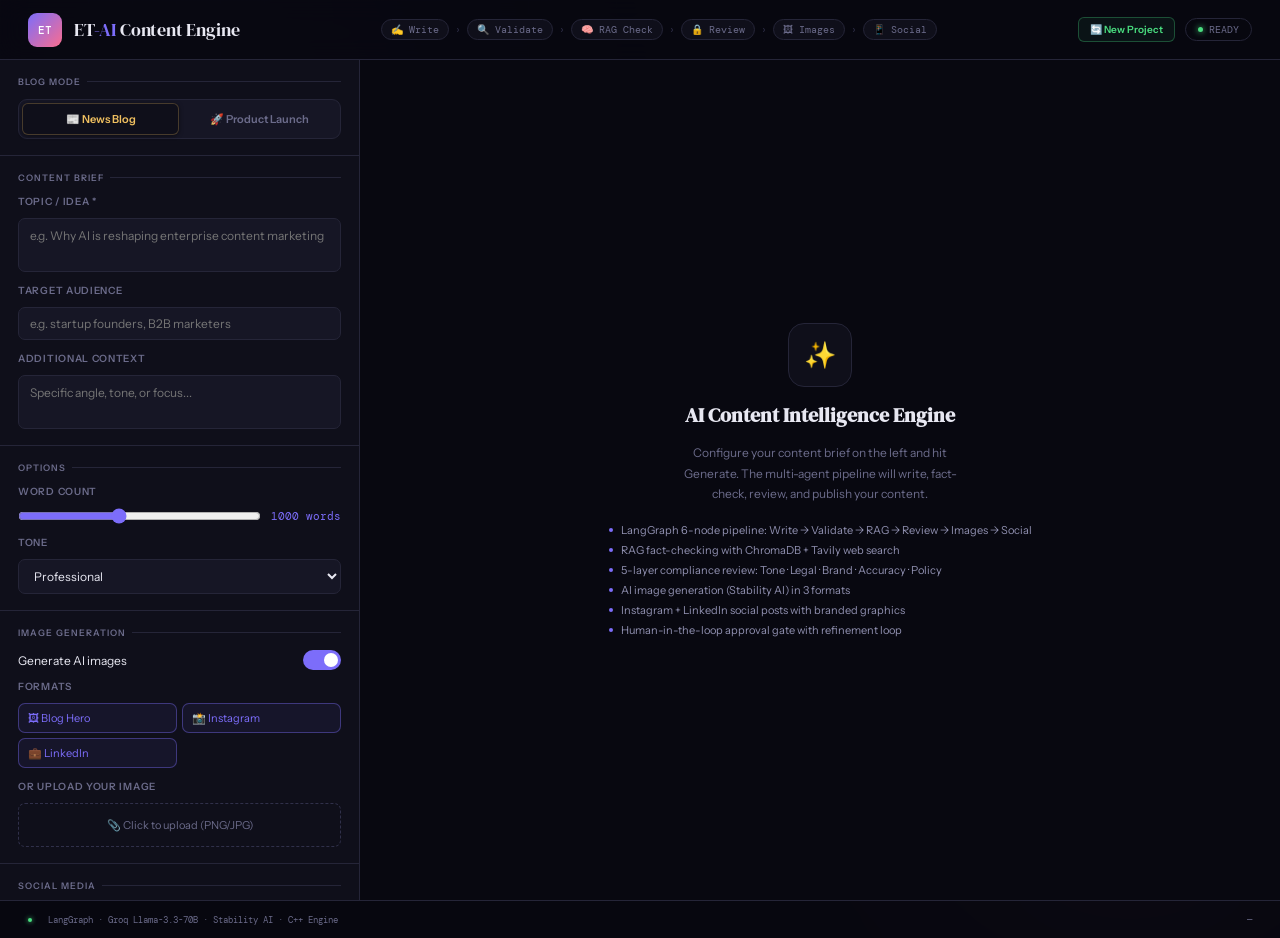
==== commit 1642a3c5: "Add localization flow and clean generated artifacts" ====
--- a/index.html
+++ b/index.html
@@ -1,1932 +1,1367 @@
-<!doctype html>
+<!DOCTYPE html>
 <html lang="en">
-  <head>
-    <meta charset="UTF-8" />
-    <meta name="viewport" content="width=device-width, initial-scale=1.0" />
-    <title>ET-AI · Content Engine</title>
-    <link
-      href="https://fonts.googleapis.com/css2?family=DM+Serif+Display:ital@0;1&family=DM+Mono:wght@400;500&family=Instrument+Sans:wght@400;500;600&display=swap"
-      rel="stylesheet"
-    />
-    <style>
-      :root {
-        --bg: #0a0a0f;
-        --surface: #12121a;
-        --surface2: #1a1a26;
-        --border: #2a2a3d;
-        --accent: #7c6dfa;
-        --accent2: #fa6d8f;
-        --gold: #f0c060;
-        --teal: #2dd4bf;
-        --text: #e8e8f0;
-        --muted: #7a7a9a;
-        --success: #4ade80;
-        --danger: #f87171;
-        --radius: 12px;
-      }
-      *,
-      *::before,
-      *::after {
-        box-sizing: border-box;
-        margin: 0;
-        padding: 0;
-      }
-      body {
-        font-family: "Instrument Sans", sans-serif;
-        background: var(--bg);
-        color: var(--text);
-        min-height: 100vh;
-        overflow-x: hidden;
-      }
-      body::before {
-        content: "";
-        position: fixed;
-        inset: 0;
-        background-image:
-          linear-gradient(rgba(124, 109, 250, 0.03) 1px, transparent 1px),
-          linear-gradient(90deg, rgba(124, 109, 250, 0.03) 1px, transparent 1px);
-        background-size: 40px 40px;
-        pointer-events: none;
-        z-index: 0;
-      }
-      .orb {
-        position: fixed;
-        border-radius: 50%;
-        filter: blur(120px);
-        pointer-events: none;
-        z-index: 0;
-      }
-      .orb1 {
-        width: 500px;
-        height: 500px;
-        background: rgba(124, 109, 250, 0.08);
-        top: -100px;
-        left: -100px;
-      }
-      .orb2 {
-        width: 400px;
-        height: 400px;
-        background: rgba(250, 109, 143, 0.06);
-        bottom: -80px;
-        right: -80px;
-      }
-      .wrapper {
-        position: relative;
-        z-index: 1;
-        max-width: 1200px;
-        margin: 0 auto;
-        padding: 0 24px;
-      }
-      header {
-        padding: 28px 0 20px;
-        display: flex;
-        align-items: center;
-        gap: 14px;
-        border-bottom: 1px solid var(--border);
-      }
-      .logo-mark {
-        width: 38px;
-        height: 38px;
-        background: linear-gradient(135deg, var(--accent), var(--accent2));
-        border-radius: 10px;
-        display: flex;
-        align-items: center;
-        justify-content: center;
-        font-family: "DM Mono", monospace;
-        font-size: 12px;
-        font-weight: 500;
-        color: #fff;
-        flex-shrink: 0;
-      }
-      .logo-text {
-        font-family: "DM Serif Display", serif;
-        font-size: 20px;
-      }
-      .logo-text span {
-        color: var(--accent);
-      }
-      .phase-badge {
-        margin-left: auto;
-        font-family: "DM Mono", monospace;
-        font-size: 10px;
-        color: var(--accent);
-        background: rgba(124, 109, 250, 0.12);
-        border: 1px solid rgba(124, 109, 250, 0.25);
-        padding: 4px 10px;
-        border-radius: 20px;
-        letter-spacing: 0.5px;
-      }
-      .main-grid {
-        display: grid;
-        grid-template-columns: 400px 1fr;
-        gap: 20px;
-        padding: 24px 0 40px;
-        align-items: start;
-      }
-      @media (max-width: 880px) {
-        .main-grid {
-          grid-template-columns: 1fr;
-        }
-      }
-      .mode-switch {
-        display: flex;
-        background: var(--surface2);
-        border: 1px solid var(--border);
-        border-radius: 10px;
-        padding: 4px;
-        margin-bottom: 18px;
-        gap: 4px;
-      }
-      .mode-btn {
-        flex: 1;
-        padding: 9px 8px;
-        border: none;
-        border-radius: 7px;
-        font-family: "Instrument Sans", sans-serif;
-        font-size: 12px;
-        font-weight: 600;
-        cursor: pointer;
-        transition: all 0.2s;
-        background: transparent;
-        color: var(--muted);
-      }
-      .mode-btn.active {
-        background: var(--surface);
-        color: var(--text);
-        box-shadow: 0 1px 3px rgba(0, 0, 0, 0.4);
-      }
-      .mode-btn.active.news {
-        color: var(--gold);
-        border: 1px solid rgba(240, 192, 96, 0.2);
-      }
-      .mode-btn.active.product {
-        color: var(--teal);
-        border: 1px solid rgba(45, 212, 191, 0.2);
-      }
-      .panel {
-        background: var(--surface);
-        border: 1px solid var(--border);
-        border-radius: var(--radius);
-        overflow: hidden;
-      }
-      .panel-header {
-        padding: 14px 18px;
-        border-bottom: 1px solid var(--border);
-        display: flex;
-        align-items: center;
-        gap: 10px;
-      }
-      .dot {
-        width: 7px;
-        height: 7px;
-        border-radius: 50%;
-        background: var(--accent);
-        box-shadow: 0 0 7px var(--accent);
-      }
-      .panel-header h2 {
-        font-size: 12px;
-        font-weight: 600;
-        letter-spacing: 0.6px;
-        text-transform: uppercase;
-        color: var(--muted);
-      }
-      .form-body {
-        padding: 18px;
-        display: flex;
-        flex-direction: column;
-        gap: 16px;
-      }
-      label {
-        display: block;
-        font-size: 11px;
-        font-weight: 600;
-        letter-spacing: 0.7px;
-        text-transform: uppercase;
-        color: var(--muted);
-        margin-bottom: 6px;
-      }
-      input,
-      textarea {
-        width: 100%;
-        background: var(--surface2);
-        border: 1px solid var(--border);
-        border-radius: 8px;
-        color: var(--text);
-        font-family: "Instrument Sans", sans-serif;
-        font-size: 13px;
-        padding: 9px 12px;
-        outline: none;
-        transition:
-          border-color 0.2s,
-          box-shadow 0.2s;
-        resize: none;
-      }
-      input:focus,
-      textarea:focus {
-        border-color: var(--accent);
-        box-shadow: 0 0 0 3px rgba(124, 109, 250, 0.12);
-      }
-      textarea {
-        min-height: 72px;
-        line-height: 1.5;
-      }
-      .product-fields {
-        display: none;
-        flex-direction: column;
-        gap: 14px;
-      }
-      .product-fields.show {
-        display: flex;
-      }
-      .field-divider {
-        height: 1px;
-        background: var(--border);
-      }
-      .range-wrap {
-        display: flex;
-        align-items: center;
-        gap: 10px;
-      }
-      input[type="range"] {
-        flex: 1;
-        padding: 0;
-        accent-color: var(--accent);
-        background: transparent;
-        border: none;
-        box-shadow: none;
-      }
-      input[type="range"]:focus {
-        box-shadow: none;
-        border: none;
-      }
-      .range-val {
-        font-family: "DM Mono", monospace;
-        font-size: 12px;
-        color: var(--accent);
-        min-width: 55px;
-        text-align: right;
-      }
-      .btn-generate {
-        width: 100%;
-        padding: 12px;
-        background: linear-gradient(135deg, var(--accent), #9b8dff);
-        border: none;
-        border-radius: 8px;
-        color: #fff;
-        font-family: "Instrument Sans", sans-serif;
-        font-size: 14px;
-        font-weight: 600;
-        cursor: pointer;
-        transition:
-          opacity 0.2s,
-          transform 0.15s;
-        display: flex;
-        align-items: center;
-        justify-content: center;
-        gap: 8px;
-      }
-      .btn-generate:hover:not(:disabled) {
-        opacity: 0.88;
-        transform: translateY(-1px);
-      }
-      .btn-generate:disabled {
-        opacity: 0.45;
-        cursor: not-allowed;
-        transform: none;
-      }
-      .spinner {
-        width: 15px;
-        height: 15px;
-        border: 2px solid rgba(255, 255, 255, 0.3);
-        border-top-color: #fff;
-        border-radius: 50%;
-        animation: spin 0.7s linear infinite;
-        display: none;
-      }
-      @keyframes spin {
-        to {
-          transform: rotate(360deg);
-        }
-      }
-      .output-panel {
-        position: sticky;
-        top: 20px;
-      }
-      .empty-state {
-        padding: 50px 20px;
-        text-align: center;
-        display: flex;
-        flex-direction: column;
-        align-items: center;
-        gap: 10px;
-      }
-      .empty-icon {
-        width: 50px;
-        height: 50px;
-        background: var(--surface2);
-        border: 1px solid var(--border);
-        border-radius: 12px;
-        display: flex;
-        align-items: center;
-        justify-content: center;
-        font-size: 20px;
-        margin-bottom: 4px;
-      }
-      .empty-state h3 {
-        font-family: "DM Serif Display", serif;
-        font-size: 17px;
-      }
-      .empty-state p {
-        font-size: 12px;
-        color: var(--muted);
-        max-width: 220px;
-        line-height: 1.6;
-      }
-      .quality-bar-wrap {
-        margin: 0 18px 14px;
-        padding: 12px 14px;
-        background: var(--surface2);
-        border-radius: 8px;
-        border: 1px solid var(--border);
-        display: none;
-      }
-      .quality-header {
-        display: flex;
-        justify-content: space-between;
-        align-items: center;
-        margin-bottom: 8px;
-      }
-      .quality-label {
-        font-size: 11px;
-        font-weight: 600;
-        letter-spacing: 0.6px;
-        text-transform: uppercase;
-        color: var(--muted);
-      }
-      .quality-score {
-        font-family: "DM Mono", monospace;
-        font-size: 14px;
-        font-weight: 500;
-      }
-      .quality-track {
-        height: 5px;
-        background: var(--border);
-        border-radius: 3px;
-        overflow: hidden;
-      }
-      .quality-fill {
-        height: 100%;
-        border-radius: 3px;
-        transition:
-          width 0.6s ease,
-          background 0.4s;
-      }
-      .quality-issues {
-        margin-top: 7px;
-        font-size: 11px;
-        color: var(--danger);
-        line-height: 1.5;
-      }
-      .feedback-bar {
-        margin: 0 18px 14px;
-        padding: 14px;
-        background: rgba(124, 109, 250, 0.06);
-        border: 1px solid rgba(124, 109, 250, 0.18);
-        border-radius: 8px;
-        display: none;
-      }
-      .feedback-bar h4 {
-        font-size: 11px;
-        font-weight: 600;
-        color: var(--accent);
-        margin-bottom: 10px;
-        letter-spacing: 0.4px;
-        text-transform: uppercase;
-      }
-      .feedback-bar textarea {
-        min-height: 60px;
-        font-size: 12px;
-        margin-bottom: 10px;
-      }
-      .feedback-actions {
-        display: flex;
-        gap: 8px;
-      }
-      .btn-approve {
-        flex: 1;
-        padding: 9px;
-        background: rgba(74, 222, 128, 0.12);
-        border: 1px solid rgba(74, 222, 128, 0.3);
-        border-radius: 7px;
-        color: var(--success);
-        font-size: 13px;
-        font-weight: 600;
-        cursor: pointer;
-        transition: background 0.2s;
-      }
-      .btn-approve:hover {
-        background: rgba(74, 222, 128, 0.2);
-      }
-      .btn-regen {
-        flex: 1;
-        padding: 9px;
-        background: rgba(250, 109, 143, 0.1);
-        border: 1px solid rgba(250, 109, 143, 0.25);
-        border-radius: 7px;
-        color: var(--accent2);
-        font-size: 13px;
-        font-weight: 600;
-        cursor: pointer;
-        transition: background 0.2s;
-      }
-      .btn-regen:hover {
-        background: rgba(250, 109, 143, 0.18);
-      }
-      .iter-badge {
-        font-family: "DM Mono", monospace;
-        font-size: 10px;
-        color: var(--muted);
-        text-align: center;
-        margin-top: 7px;
-      }
-      #result {
-        display: none;
-        padding: 16px 18px;
-      }
-      .meta-strip {
-        display: flex;
-        flex-wrap: wrap;
-        gap: 7px;
-        margin-bottom: 16px;
-      }
-      .meta-chip {
-        font-family: "DM Mono", monospace;
-        font-size: 10px;
-        padding: 3px 9px;
-        border-radius: 20px;
-        border: 1px solid;
-      }
-      .meta-chip.time {
-        color: var(--gold);
-        border-color: rgba(240, 192, 96, 0.3);
-        background: rgba(240, 192, 96, 0.08);
-      }
-      .meta-chip.mode-news {
-        color: var(--gold);
-        border-color: rgba(240, 192, 96, 0.3);
-        background: rgba(240, 192, 96, 0.08);
-      }
-      .meta-chip.mode-product {
-        color: var(--teal);
-        border-color: rgba(45, 212, 191, 0.3);
-        background: rgba(45, 212, 191, 0.08);
-      }
-      .meta-chip.phase {
-        color: var(--accent);
-        border-color: rgba(124, 109, 250, 0.3);
-        background: rgba(124, 109, 250, 0.08);
-      }
-      .blog-title {
-        font-family: "DM Serif Display", serif;
-        font-size: 24px;
-        line-height: 1.3;
-        margin-bottom: 8px;
-      }
-      .blog-meta-desc {
-        font-size: 12px;
-        color: var(--muted);
-        line-height: 1.6;
-        padding: 10px 12px;
-        background: var(--surface2);
-        border-left: 3px solid var(--accent);
-        border-radius: 0 6px 6px 0;
-        margin-bottom: 16px;
-      }
-      .divider {
-        height: 1px;
-        background: var(--border);
-        margin: 14px 0;
-      }
-      .blog-content {
-        font-size: 13px;
-        line-height: 1.8;
-        color: #c8c8e0;
-        max-height: 460px;
-        overflow-y: auto;
-        padding-right: 4px;
-      }
-      .blog-content::-webkit-scrollbar {
-        width: 3px;
-      }
-      .blog-content::-webkit-scrollbar-thumb {
-        background: var(--border);
-        border-radius: 3px;
-      }
-      .blog-content h1,
-      .blog-content h2 {
-        font-family: "DM Serif Display", serif;
-        color: var(--text);
-        margin: 18px 0 7px;
-      }
-      .blog-content h1 {
-        font-size: 18px;
-      }
-      .blog-content h2 {
-        font-size: 16px;
-      }
-      .blog-content h3 {
-        font-size: 14px;
-        font-weight: 600;
-        color: var(--text);
-        margin: 14px 0 5px;
-      }
-      .blog-content p {
-        margin-bottom: 10px;
-      }
-      .blog-content strong {
-        color: var(--text);
-        font-weight: 600;
-      }
-      .blog-content em {
-        color: var(--gold);
-        font-style: italic;
-      }
-      .blog-content ul,
-      .blog-content ol {
-        padding-left: 18px;
-        margin-bottom: 10px;
-      }
-      .blog-content li {
-        margin-bottom: 4px;
-      }
-      .blog-content code {
-        font-family: "DM Mono", monospace;
-        font-size: 11px;
-        background: var(--surface2);
-        padding: 2px 5px;
-        border-radius: 4px;
-        color: var(--accent2);
-      }
-      .blog-content blockquote {
-        border-left: 3px solid var(--accent);
-        padding-left: 12px;
-        margin: 10px 0;
-        color: var(--muted);
-        font-style: italic;
-      }
-      .cta-box {
-        margin-top: 12px;
-        padding: 10px 14px;
-        background: rgba(45, 212, 191, 0.07);
-        border: 1px solid rgba(45, 212, 191, 0.2);
-        border-radius: 8px;
-        font-size: 12px;
-        color: var(--teal);
-        display: none;
-      }
-      .cta-box strong {
-        display: block;
-        margin-bottom: 3px;
-        font-size: 10px;
-        text-transform: uppercase;
-        letter-spacing: 0.5px;
-      }
-      .keywords-row {
-        margin-top: 14px;
-        display: flex;
-        flex-wrap: wrap;
-        gap: 5px;
-        align-items: center;
-      }
-      .kw-label {
-        font-size: 10px;
-        font-weight: 600;
-        text-transform: uppercase;
-        letter-spacing: 0.6px;
-        color: var(--muted);
-        margin-right: 2px;
-      }
-      .kw-tag {
-        font-family: "DM Mono", monospace;
-        font-size: 10px;
-        background: rgba(74, 222, 128, 0.08);
-        border: 1px solid rgba(74, 222, 128, 0.2);
-        color: var(--success);
-        padding: 3px 8px;
-        border-radius: 20px;
-      }
-      .sources-section {
-        margin-top: 14px;
-        display: none;
-      }
-      .sources-label {
-        font-size: 11px;
-        font-weight: 600;
-        letter-spacing: 0.6px;
-        text-transform: uppercase;
-        color: var(--muted);
-        margin-bottom: 7px;
-      }
-      .source-link {
-        display: block;
-        padding: 7px 10px;
-        margin-bottom: 5px;
-        background: rgba(124, 109, 250, 0.06);
-        border: 1px solid rgba(124, 109, 250, 0.12);
-        border-radius: 6px;
-        text-decoration: none;
-        color: var(--text);
-        font-size: 11px;
-        transition: border-color 0.15s;
-      }
-      .source-link:hover {
-        border-color: rgba(124, 109, 250, 0.3);
-      }
-      .source-link-title {
-        font-weight: 600;
-        color: #e8e8f0;
-        margin-bottom: 2px;
-      }
-      .source-link-url {
-        color: var(--muted);
-        font-size: 10px;
-        white-space: nowrap;
-        overflow: hidden;
-        text-overflow: ellipsis;
-      }
-      .copy-btn {
-        margin-top: 14px;
-        width: 100%;
-        padding: 9px;
-        background: transparent;
-        border: 1px solid var(--border);
-        border-radius: 8px;
-        color: var(--muted);
-        font-family: "Instrument Sans", sans-serif;
-        font-size: 12px;
-        cursor: pointer;
-        transition:
-          border-color 0.2s,
-          color 0.2s;
-      }
-      .copy-btn:hover {
-        border-color: var(--accent);
-        color: var(--accent);
-      }
-      .error-box {
-        margin: 16px;
-        padding: 12px 14px;
-        background: rgba(250, 109, 143, 0.08);
-        border: 1px solid rgba(250, 109, 143, 0.25);
-        border-radius: 8px;
-        font-size: 12px;
-        color: var(--accent2);
-        display: none;
-      }
-      .loading-overlay {
-        padding: 50px 20px;
-        text-align: center;
-        display: none;
-        flex-direction: column;
-        align-items: center;
-        gap: 14px;
-      }
-      .loading-dots {
-        display: flex;
-        gap: 5px;
-      }
-      .loading-dots span {
-        width: 7px;
-        height: 7px;
-        background: var(--accent);
-        border-radius: 50%;
-        animation: pulse 1.2s ease-in-out infinite;
-      }
-      .loading-dots span:nth-child(2) {
-        animation-delay: 0.2s;
-      }
-      .loading-dots span:nth-child(3) {
-        animation-delay: 0.4s;
-      }
-      @keyframes pulse {
-        0%,
-        100% {
-          opacity: 0.2;
-          transform: scale(0.8);
-        }
-        50% {
-          opacity: 1;
-          transform: scale(1);
-        }
-      }
-      .loading-overlay p {
-        font-size: 12px;
-        color: var(--muted);
-      }
-      .loading-overlay strong {
-        font-family: "DM Serif Display", serif;
-        font-size: 15px;
-        color: var(--text);
-        display: block;
-        margin-bottom: 3px;
-      }
-      .approved-banner {
-        margin: 0 18px 14px;
-        padding: 10px 14px;
-        background: rgba(74, 222, 128, 0.1);
-        border: 1px solid rgba(74, 222, 128, 0.25);
-        border-radius: 8px;
-        font-size: 13px;
-        color: var(--success);
-        font-weight: 600;
-        display: none;
-        text-align: center;
-      }
-      footer {
-        border-top: 1px solid var(--border);
-        padding: 16px 0;
-        font-family: "DM Mono", monospace;
-        font-size: 10px;
-        color: var(--muted);
-        display: flex;
-        align-items: center;
-        gap: 14px;
-      }
-      .status-dot {
-        width: 5px;
-        height: 5px;
-        border-radius: 50%;
-        background: var(--success);
-        box-shadow: 0 0 5px var(--success);
-        display: inline-block;
-        margin-right: 5px;
-      }
-    </style>
-  </head>
-  <body>
-    <div class="orb orb1"></div>
-    <div class="orb orb2"></div>
-    <div class="wrapper">
-      <header>
-        <div class="logo-mark">ET</div>
-        <div class="logo-text">ET<span>-AI</span> Content Engine</div>
-        <div class="phase-badge">LANGGRAPH · PHASE 1.5</div>
-      </header>
-
-      <div class="main-grid">
-        <div class="panel">
-          <div class="panel-header">
-            <div class="dot"></div>
-            <h2>Content Parameters</h2>
+<head>
+<meta charset="UTF-8"/>
+<meta name="viewport" content="width=device-width,initial-scale=1.0"/>
+<title>ET-AI · Content Intelligence Engine</title>
+<link href="https://fonts.googleapis.com/css2?family=DM+Serif+Display:ital@0;1&family=DM+Mono:wght@400;500&family=Instrument+Sans:wght@400;500;600&display=swap" rel="stylesheet"/>
+<style>
+:root{
+  --bg:#080810;--surface:#0f0f1a;--surface2:#161625;--surface3:#1d1d2e;
+  --border:#252538;--border2:#30304a;
+  --accent:#7c6dfa;--accent2:#fa6d8f;--gold:#f0c060;--teal:#2dd4bf;
+  --green:#4ade80;--red:#f87171;--blue:#60a5fa;--orange:#fb923c;
+  --text:#e8e8f2;--muted:#6b6b8a;--muted2:#9090b0;
+  --font-serif:'DM Serif Display',serif;
+  --font-mono:'DM Mono',monospace;
+  --font-sans:'Instrument Sans',sans-serif;
+  --r:10px;
+}
+*,*::before,*::after{box-sizing:border-box;margin:0;padding:0;}
+html{scroll-behavior:smooth;}
+body{font-family:var(--font-sans);background:var(--bg);color:var(--text);min-height:100vh;overflow-x:hidden;}
+
+/* Background grid */
+body::before{content:'';position:fixed;inset:0;background-image:linear-gradient(rgba(124,109,250,.025) 1px,transparent 1px),linear-gradient(90deg,rgba(124,109,250,.025) 1px,transparent 1px);background-size:44px 44px;pointer-events:none;z-index:0;}
+.orb{position:fixed;border-radius:50%;filter:blur(100px);pointer-events:none;z-index:0;}
+.orb1{width:600px;height:600px;background:rgba(124,109,250,.07);top:-180px;left:-120px;}
+.orb2{width:500px;height:500px;background:rgba(250,109,143,.05);bottom:-100px;right:-100px;}
+.orb3{width:300px;height:300px;background:rgba(45,212,191,.04);top:50%;left:50%;transform:translate(-50%,-50%);}
+
+.app{position:relative;z-index:1;display:grid;grid-template-rows:auto 1fr auto;min-height:100vh;}
+
+/* ── HEADER ── */
+header{
+  border-bottom:1px solid var(--border);
+  padding:0 28px;
+  height:60px;
+  display:flex;align-items:center;gap:16px;
+  background:rgba(8,8,16,.85);
+  backdrop-filter:blur(12px);
+  position:sticky;top:0;z-index:200;
+}
+.logo{display:flex;align-items:center;gap:12px;}
+.logo-mark{
+  width:34px;height:34px;
+  background:linear-gradient(135deg,var(--accent),var(--accent2));
+  border-radius:9px;display:flex;align-items:center;justify-content:center;
+  font-family:var(--font-mono);font-size:11px;font-weight:500;color:#fff;flex-shrink:0;
+}
+.logo-name{font-family:var(--font-serif);font-size:18px;letter-spacing:-.01em;}
+.logo-name span{color:var(--accent);}
+.header-center{flex:1;display:flex;align-items:center;justify-content:center;gap:6px;}
+.pipeline-crumb{
+  display:flex;align-items:center;gap:6px;
+  font-family:var(--font-mono);font-size:10px;color:var(--muted);
+}
+.crumb{padding:3px 9px;border-radius:20px;border:1px solid var(--border);background:var(--surface);transition:all .3s;}
+.crumb.active{color:var(--accent);border-color:rgba(124,109,250,.4);background:rgba(124,109,250,.08);}
+.crumb.done{color:var(--green);border-color:rgba(74,222,128,.3);background:rgba(74,222,128,.06);}
+.crumb-sep{color:var(--border2);}
+.header-right{display:flex;align-items:center;gap:10px;}
+.status-pill{display:flex;align-items:center;gap:6px;padding:4px 12px;border-radius:20px;border:1px solid var(--border);font-family:var(--font-mono);font-size:10px;color:var(--muted);}
+.status-dot{width:5px;height:5px;border-radius:50%;background:var(--green);box-shadow:0 0 6px var(--green);animation:blink 2s infinite;}
+@keyframes blink{0%,100%{opacity:1;}50%{opacity:.4;}}
+
+/* ── MAIN LAYOUT ── */
+.main{display:grid;grid-template-columns:360px 1fr;gap:0;height:calc(100vh - 60px);}
+
+/* ── LEFT SIDEBAR ── */
+.sidebar{
+  border-right:1px solid var(--border);
+  background:var(--surface);
+  overflow-y:auto;
+  display:flex;flex-direction:column;
+}
+.sidebar::-webkit-scrollbar{width:3px;}
+.sidebar::-webkit-scrollbar-thumb{background:var(--border2);border-radius:3px;}
+
+.sidebar-section{padding:16px 18px;border-bottom:1px solid var(--border);}
+.section-label{
+  font-size:9px;font-weight:600;letter-spacing:1px;text-transform:uppercase;
+  color:var(--muted);margin-bottom:12px;display:flex;align-items:center;gap:6px;
+}
+.section-label::after{content:'';flex:1;height:1px;background:var(--border);}
+
+/* Mode switch */
+.mode-switch{display:flex;background:var(--surface2);border:1px solid var(--border);border-radius:9px;padding:3px;gap:3px;}
+.mode-btn{
+  flex:1;padding:8px 6px;border:none;border-radius:6px;cursor:pointer;transition:all .2s;
+  background:transparent;color:var(--muted);font-family:var(--font-sans);font-size:11px;font-weight:600;
+}
+.mode-btn.active{background:var(--surface);color:var(--text);box-shadow:0 1px 4px rgba(0,0,0,.5);}
+.mode-btn.active.news{color:var(--gold);border:1px solid rgba(240,192,96,.25);}
+.mode-btn.active.product{color:var(--teal);border:1px solid rgba(45,212,191,.25);}
+
+/* Form elements */
+label.field-label{
+  display:block;font-size:10px;font-weight:600;letter-spacing:.7px;
+  text-transform:uppercase;color:var(--muted);margin-bottom:5px;
+}
+input,textarea,select{
+  width:100%;background:var(--surface2);border:1px solid var(--border);
+  border-radius:7px;color:var(--text);font-family:var(--font-sans);font-size:12px;
+  padding:8px 11px;outline:none;transition:border-color .2s,box-shadow .2s;resize:none;
+}
+input:focus,textarea:focus,select:focus{border-color:var(--accent);box-shadow:0 0 0 3px rgba(124,109,250,.1);}
+textarea{line-height:1.5;}
+select option{background:var(--surface2);}
+
+.field-group{display:flex;flex-direction:column;gap:5px;margin-bottom:12px;}
+.field-group:last-child{margin-bottom:0;}
+
+/* Range slider */
+.range-row{display:flex;align-items:center;gap:10px;}
+input[type=range]{flex:1;padding:0;accent-color:var(--accent);background:transparent;border:none;box-shadow:none;}
+input[type=range]:focus{box-shadow:none;border:none;}
+.range-val{font-family:var(--font-mono);font-size:11px;color:var(--accent);min-width:55px;text-align:right;}
+
+/* Toggle switch */
+.toggle-row{display:flex;align-items:center;justify-content:space-between;}
+.toggle-label{font-size:12px;color:var(--text);}
+.toggle{position:relative;width:38px;height:20px;flex-shrink:0;}
+.toggle input{opacity:0;width:0;height:0;}
+.toggle-slider{
+  position:absolute;inset:0;background:var(--border2);border-radius:10px;cursor:pointer;transition:.2s;
+}
+.toggle-slider::before{
+  content:'';position:absolute;width:14px;height:14px;left:3px;bottom:3px;
+  background:#fff;border-radius:50%;transition:.2s;
+}
+input:checked+.toggle-slider{background:var(--accent);}
+input:checked+.toggle-slider::before{transform:translateX(18px);}
+
+/* Checkbox group */
+.check-grid{display:grid;grid-template-columns:1fr 1fr;gap:5px;}
+.check-item{
+  display:flex;align-items:center;gap:7px;padding:7px 9px;
+  background:var(--surface2);border:1px solid var(--border);border-radius:7px;
+  cursor:pointer;font-size:11px;transition:all .15s;
+}
+.check-item:hover{border-color:var(--border2);}
+.check-item.checked{border-color:rgba(124,109,250,.4);background:rgba(124,109,250,.07);color:var(--accent);}
+.check-item input{display:none;}
+
+/* Image upload area */
+.upload-area{
+  border:1px dashed var(--border2);border-radius:7px;padding:14px;
+  text-align:center;cursor:pointer;transition:all .2s;font-size:11px;color:var(--muted);
+}
+.upload-area:hover{border-color:var(--accent);color:var(--accent);}
+.upload-area.has-file{border-color:var(--green);color:var(--green);background:rgba(74,222,128,.05);}
+
+/* Generate button */
+.btn-generate{
+  width:100%;padding:11px;
+  background:linear-gradient(135deg,var(--accent),#9b8dff);
+  border:none;border-radius:8px;color:#fff;
+  font-family:var(--font-sans);font-size:13px;font-weight:600;
+  cursor:pointer;transition:opacity .2s,transform .15s;
+  display:flex;align-items:center;justify-content:center;gap:8px;
+}
+.btn-generate:hover:not(:disabled){opacity:.88;transform:translateY(-1px);}
+.btn-generate:disabled{opacity:.4;cursor:not-allowed;transform:none;}
+.btn-spinner{width:14px;height:14px;border:2px solid rgba(255,255,255,.3);border-top-color:#fff;border-radius:50%;animation:spin .7s linear infinite;display:none;}
+@keyframes spin{to{transform:rotate(360deg);}}
+
+/* ── RIGHT PANEL ── */
+.output{
+  background:var(--bg);
+  overflow-y:auto;
+  display:flex;flex-direction:column;
+}
+.output::-webkit-scrollbar{width:4px;}
+.output::-webkit-scrollbar-thumb{background:var(--border);border-radius:4px;}
+
+/* Empty state */
+.empty-state{
+  flex:1;display:flex;flex-direction:column;align-items:center;
+  justify-content:center;gap:14px;padding:40px;
+}
+.empty-icon{
+  width:64px;height:64px;background:var(--surface);border:1px solid var(--border);
+  border-radius:16px;display:flex;align-items:center;justify-content:center;font-size:26px;
+}
+.empty-state h3{font-family:var(--font-serif);font-size:20px;text-align:center;}
+.empty-state p{font-size:12px;color:var(--muted);max-width:280px;line-height:1.7;text-align:center;}
+.empty-features{display:flex;flex-direction:column;gap:6px;margin-top:4px;}
+.empty-feature{display:flex;align-items:center;gap:8px;font-size:11px;color:var(--muted2);}
+.empty-feature-dot{width:4px;height:4px;border-radius:50%;background:var(--accent);flex-shrink:0;}
+
+/* Loading */
+.loading-state{
+  flex:1;display:none;flex-direction:column;align-items:center;
+  justify-content:center;gap:20px;padding:40px;
+}
+.loading-ring{
+  width:64px;height:64px;border:3px solid transparent;
+  border-top-color:var(--accent);border-bottom-color:#9b8dff;
+  border-radius:50%;position:relative;
+  animation:spin 1.2s cubic-bezier(0.68, -0.55, 0.265, 1.55) infinite;
+  box-shadow:0 0 15px rgba(124,109,250,0.2);
+}
+.loading-ring::before{
+  content:'';position:absolute;top:4px;left:4px;right:4px;bottom:4px;
+  border:3px solid transparent;border-right-color:var(--green);border-left-color:var(--gold);
+  border-radius:50%;animation:spin 2.5s linear infinite reverse;
+}
+.loading-title{font-family:var(--font-serif);font-size:18px;background:linear-gradient(90deg,#fff,var(--accent));-webkit-background-clip:text;-webkit-text-fill-color:transparent;}
+.loading-step{font-size:11px;color:var(--muted);font-family:var(--font-mono);letter-spacing:0.5px;}
+.loading-step::after{content:'';animation:blink 1s step-end infinite;}
+@keyframes blink{50%{opacity:0;content:'...';}0%,100%{content:'.';}25%{content:'..';}}
+@keyframes pulseGlow{0%{box-shadow:0 0 0 0 rgba(124,109,250,0.5);}70%{box-shadow:0 0 0 8px rgba(124,109,250,0);}100%{box-shadow:0 0 0 0 rgba(124,109,250,0);}}
+.loading-nodes{display:flex;gap:8px;margin-top:12px;position:relative;}
+.loading-node{
+  padding:5px 12px;border-radius:20px;font-family:var(--font-mono);font-size:9px;text-transform:uppercase;letter-spacing:1px;
+  border:1px solid var(--border);color:var(--muted);transition:all .4s;background:var(--surface);
+}
+.loading-node.active{border-color:var(--accent);color:var(--accent);background:rgba(124,109,250,.15);animation:pulseGlow 1.5s infinite;}
+.loading-node.done{border-color:rgba(74,222,128,.4);color:var(--green);background:rgba(74,222,128,.06);text-shadow:0 0 8px rgba(74,222,128,.4);}
+
+/* ── RESULT ── */
+.result-wrap{display:none;flex-direction:column;gap:0;}
+
+/* Score bar */
+.score-bar{
+  padding:14px 22px;border-bottom:1px solid var(--border);
+  background:var(--surface);
+  display:flex;align-items:center;gap:14px;flex-wrap:wrap;
+}
+.score-item{display:flex;flex-direction:column;gap:3px;}
+.score-name{font-size:9px;font-weight:600;letter-spacing:.6px;text-transform:uppercase;color:var(--muted);}
+.score-val{font-family:var(--font-mono);font-size:15px;font-weight:500;}
+.score-val.high{color:var(--green);}
+.score-val.mid{color:var(--gold);}
+.score-val.low{color:var(--red);}
+.score-divider{width:1px;height:28px;background:var(--border);}
+.verdict-pill{
+  padding:4px 12px;border-radius:20px;font-family:var(--font-mono);font-size:10px;font-weight:500;
+}
+.verdict-pill.approved{background:rgba(74,222,128,.1);border:1px solid rgba(74,222,128,.3);color:var(--green);}
+.verdict-pill.needs_fix{background:rgba(240,192,96,.1);border:1px solid rgba(240,192,96,.3);color:var(--gold);}
+.verdict-pill.rejected{background:rgba(248,113,113,.1);border:1px solid rgba(248,113,113,.3);color:var(--red);}
+.score-bar-right{margin-left:auto;display:flex;gap:7px;align-items:center;}
+
+/* Tabs */
+.tabs-row{
+  display:flex;gap:0;border-bottom:1px solid var(--border);
+  background:var(--surface);overflow-x:auto;
+}
+.tabs-row::-webkit-scrollbar{height:0;}
+.tab-btn{
+  padding:10px 16px;border:none;background:none;cursor:pointer;
+  font-family:var(--font-sans);font-size:11px;font-weight:600;color:var(--muted);
+  border-bottom:2px solid transparent;transition:all .2s;white-space:nowrap;
+  display:flex;align-items:center;gap:5px;
+}
+.tab-btn:hover{color:var(--muted2);}
+.tab-btn.active{color:var(--accent);border-bottom-color:var(--accent);}
+.tab-content{display:none;flex:1;}
+.tab-content.active{display:flex;flex-direction:column;}
+
+/* ── BLOG TAB ── */
+.blog-area{padding:22px 26px;display:flex;flex-direction:column;gap:0;}
+.blog-meta-strip{display:flex;flex-wrap:wrap;gap:6px;margin-bottom:16px;}
+.meta-chip{
+  font-family:var(--font-mono);font-size:9px;padding:3px 9px;
+  border-radius:20px;border:1px solid;
+}
+.meta-chip.t{color:var(--gold);border-color:rgba(240,192,96,.3);background:rgba(240,192,96,.07);}
+.meta-chip.m{color:var(--teal);border-color:rgba(45,212,191,.3);background:rgba(45,212,191,.07);}
+.meta-chip.p{color:var(--accent);border-color:rgba(124,109,250,.3);background:rgba(124,109,250,.07);}
+.meta-chip.g{color:var(--green);border-color:rgba(74,222,128,.3);background:rgba(74,222,128,.07);}
+.blog-title{font-family:var(--font-serif);font-size:26px;line-height:1.3;margin-bottom:10px;}
+.blog-desc{
+  font-size:12px;color:var(--muted2);line-height:1.7;
+  padding:10px 13px;background:var(--surface2);
+  border-left:3px solid var(--accent);border-radius:0 6px 6px 0;
+  margin-bottom:18px;
+}
+.blog-content{
+  font-size:13px;line-height:1.85;color:#c0c0d8;
+  border-top:1px solid var(--border);padding-top:18px;
+}
+.blog-content h1,.blog-content h2{font-family:var(--font-serif);color:var(--text);margin:20px 0 8px;}
+.blog-content h1{font-size:20px;}
+.blog-content h2{font-size:17px;}
+.blog-content h3{font-size:14px;font-weight:600;color:var(--text);margin:14px 0 5px;}
+.blog-content p{margin-bottom:11px;}
+.blog-content strong{color:var(--text);font-weight:600;}
+.blog-content em{color:var(--gold);font-style:italic;}
+.blog-content ul,ol{padding-left:20px;margin-bottom:10px;}
+.blog-content li{margin-bottom:5px;}
+.blog-content code{font-family:var(--font-mono);font-size:11px;background:var(--surface2);padding:2px 5px;border-radius:4px;color:var(--accent2);}
+.blog-content blockquote{border-left:3px solid var(--accent);padding-left:13px;margin:12px 0;color:var(--muted2);font-style:italic;}
+.blog-content a{color:var(--accent);text-decoration:none;}
+.blog-content a:hover{text-decoration:underline;}
+
+.kw-row{display:flex;flex-wrap:wrap;gap:5px;align-items:center;margin-top:18px;padding-top:14px;border-top:1px solid var(--border);}
+.kw-label{font-size:9px;font-weight:600;text-transform:uppercase;letter-spacing:.6px;color:var(--muted);margin-right:4px;}
+.kw-tag{font-family:var(--font-mono);font-size:9px;background:rgba(74,222,128,.07);border:1px solid rgba(74,222,128,.2);color:var(--green);padding:3px 9px;border-radius:20px;}
+
+.cta-box{
+  margin-top:14px;padding:11px 15px;background:rgba(45,212,191,.06);
+  border:1px solid rgba(45,212,191,.2);border-radius:8px;font-size:12px;color:var(--teal);
+}
+.cta-box strong{display:block;margin-bottom:3px;font-size:9px;text-transform:uppercase;letter-spacing:.5px;}
+
+/* Sources */
+.sources-panel{padding:16px 22px;border-top:1px solid var(--border);background:var(--surface);}
+.sources-title{font-size:9px;font-weight:600;text-transform:uppercase;letter-spacing:.7px;color:var(--muted);margin-bottom:10px;}
+.sources-grid{display:flex;flex-direction:column;gap:5px;}
+.source-card{
+  padding:8px 12px;background:var(--surface2);border:1px solid var(--border);
+  border-radius:7px;text-decoration:none;transition:border-color .15s;display:block;
+}
+.source-card:hover{border-color:rgba(124,109,250,.3);}
+.source-title{font-size:11px;font-weight:600;color:var(--text);margin-bottom:2px;white-space:nowrap;overflow:hidden;text-overflow:ellipsis;}
+.source-url{font-size:9px;color:var(--muted);white-space:nowrap;overflow:hidden;text-overflow:ellipsis;}
+
+/* ── REVIEW TAB ── */
+.review-area{padding:20px 22px;display:flex;flex-direction:column;gap:14px;}
+.review-grid{display:grid;grid-template-columns:1fr 1fr;gap:10px;}
+.review-card{
+  background:var(--surface2);border:1px solid var(--border);border-radius:9px;
+  padding:13px 15px;
+}
+.review-card-header{display:flex;align-items:center;justify-content:space-between;margin-bottom:8px;}
+.review-card-name{font-size:10px;font-weight:600;text-transform:uppercase;letter-spacing:.5px;color:var(--muted);}
+.review-score-ring{
+  width:36px;height:36px;border-radius:50%;display:flex;align-items:center;justify-content:center;
+  font-family:var(--font-mono);font-size:11px;font-weight:500;
+}
+.review-bar-track{height:3px;background:var(--border);border-radius:2px;overflow:hidden;margin-bottom:7px;}
+.review-bar-fill{height:100%;border-radius:2px;transition:width .6s ease;}
+.review-issues{font-size:10px;color:var(--muted2);line-height:1.6;}
+.review-issues .issue{
+  display:flex;align-items:flex-start;gap:5px;margin-bottom:3px;
+}
+.issue-dot{width:4px;height:4px;border-radius:50%;background:var(--red);margin-top:5px;flex-shrink:0;}
+.fixes-section{background:var(--surface2);border:1px solid var(--border);border-radius:9px;padding:14px 16px;}
+.fixes-title{font-size:10px;font-weight:600;text-transform:uppercase;letter-spacing:.5px;color:var(--gold);margin-bottom:10px;}
+.fix-item{display:flex;align-items:flex-start;gap:8px;padding:7px 0;border-bottom:1px solid var(--border);font-size:11px;color:var(--muted2);line-height:1.5;}
+.fix-item:last-child{border-bottom:none;}
+.fix-num{font-family:var(--font-mono);font-size:9px;color:var(--gold);background:rgba(240,192,96,.1);padding:2px 6px;border-radius:4px;flex-shrink:0;margin-top:1px;}
+.rag-section{background:var(--surface2);border:1px solid rgba(45,212,191,.15);border-radius:9px;padding:14px 16px;}
+.rag-header{display:flex;align-items:center;justify-content:space-between;margin-bottom:10px;}
+.rag-title{font-size:10px;font-weight:600;text-transform:uppercase;letter-spacing:.5px;color:var(--teal);}
+.rag-verdict{font-family:var(--font-mono);font-size:10px;padding:2px 9px;border-radius:20px;}
+.rag-verdict.pass{background:rgba(74,222,128,.1);color:var(--green);border:1px solid rgba(74,222,128,.25);}
+.rag-verdict.fail{background:rgba(248,113,113,.1);color:var(--red);border:1px solid rgba(248,113,113,.25);}
+.rag-summary{font-size:11px;color:var(--muted2);line-height:1.65;margin-bottom:8px;}
+.rag-suggestions{display:flex;flex-direction:column;gap:5px;}
+.rag-sug{font-size:11px;color:var(--muted2);display:flex;align-items:flex-start;gap:6px;}
+.rag-sug-icon{color:var(--teal);flex-shrink:0;margin-top:1px;}
+
+/* ── SOCIAL TAB ── */
+.social-area{padding:20px 22px;display:flex;flex-direction:column;gap:16px;}
+.social-platform-tabs{display:flex;gap:6px;margin-bottom:4px;}
+.soc-tab{
+  padding:6px 14px;border-radius:20px;font-size:11px;font-weight:600;
+  cursor:pointer;border:1px solid var(--border);background:var(--surface2);color:var(--muted);transition:all .2s;
+}
+.soc-tab.active.instagram{border-color:rgba(225,48,108,.4);background:rgba(225,48,108,.08);color:#e1306c;}
+.soc-tab.active.linkedin{border-color:rgba(10,102,194,.4);background:rgba(10,102,194,.08);color:#60a5fa;}
+.social-post-card{background:var(--surface2);border:1px solid var(--border);border-radius:9px;overflow:hidden;}
+.social-card-header{
+  padding:12px 16px;border-bottom:1px solid var(--border);
+  display:flex;align-items:center;justify-content:space-between;
+}
+.social-platform-label{display:flex;align-items:center;gap:8px;font-size:11px;font-weight:600;}
+.social-platform-icon{font-size:16px;}
+.social-size{font-family:var(--font-mono);font-size:9px;color:var(--muted);}
+.social-image-wrap{
+  background:var(--surface);display:flex;align-items:center;justify-content:center;
+  padding:14px;
+}
+.social-image-wrap img{max-width:100%;border-radius:6px;display:block;}
+.social-caption{padding:14px 16px;}
+.social-caption-label{font-size:9px;font-weight:600;text-transform:uppercase;letter-spacing:.6px;color:var(--muted);margin-bottom:8px;}
+.social-caption-text{font-size:12px;color:var(--muted2);line-height:1.7;white-space:pre-wrap;}
+.caption-actions{display:flex;gap:6px;margin-top:10px;}
+
+/* ── IMAGES TAB ── */
+.images-area{padding:20px 22px;display:flex;flex-direction:column;gap:14px;}
+.image-grid{display:grid;grid-template-columns:repeat(auto-fill,minmax(260px,1fr));gap:12px;}
+.image-card{background:var(--surface2);border:1px solid var(--border);border-radius:9px;overflow:hidden;}
+.image-card-header{padding:10px 14px;border-bottom:1px solid var(--border);display:flex;align-items:center;justify-content:space-between;}
+.image-card-label{font-size:10px;font-weight:600;text-transform:uppercase;letter-spacing:.5px;color:var(--muted);}
+.image-card-size{font-family:var(--font-mono);font-size:9px;color:var(--muted);}
+.image-card img{width:100%;display:block;}
+.image-card-footer{padding:8px 14px;display:flex;gap:6px;}
+
+/* ── FEEDBACK / HUMAN GATE ── */
+.human-gate{
+  padding:16px 22px;background:rgba(124,109,250,.04);
+  border-top:1px solid rgba(124,109,250,.15);display:none;
+}
+.gate-header{display:flex;align-items:center;gap:8px;margin-bottom:12px;}
+.gate-icon{width:28px;height:28px;background:rgba(124,109,250,.15);border-radius:7px;display:flex;align-items:center;justify-content:center;font-size:13px;}
+.gate-title{font-size:12px;font-weight:600;color:var(--accent);}
+.gate-sub{font-size:10px;color:var(--muted);}
+.gate-textarea{min-height:56px;font-size:12px;margin-bottom:10px;}
+.gate-actions{display:flex;gap:8px;}
+.btn-approve{
+  flex:1;padding:9px;background:rgba(74,222,128,.1);border:1px solid rgba(74,222,128,.3);
+  border-radius:7px;color:var(--green);font-size:12px;font-weight:600;cursor:pointer;transition:background .2s;
+}
+.btn-approve:hover{background:rgba(74,222,128,.18);}
+.btn-refine{
+  flex:1;padding:9px;background:rgba(250,109,143,.08);border:1px solid rgba(250,109,143,.25);
+  border-radius:7px;color:var(--accent2);font-size:12px;font-weight:600;cursor:pointer;transition:background .2s;
+}
+.btn-refine:hover{background:rgba(250,109,143,.15);}
+.iter-info{font-family:var(--font-mono);font-size:9px;color:var(--muted);text-align:center;margin-top:6px;}
+
+/* ── APPROVED BANNER ── */
+.approved-banner{
+  margin:14px 22px;padding:12px 16px;background:rgba(74,222,128,.09);
+  border:1px solid rgba(74,222,128,.25);border-radius:8px;
+  font-size:12px;color:var(--green);font-weight:600;text-align:center;display:none;
+}
+
+/* ── SCHEDULED TAB ── */
+.schedule-area{padding:20px 22px;display:flex;flex-direction:column;gap:14px;}
+.schedule-card{background:var(--surface2);border:1px solid var(--border);border-radius:9px;padding:16px;}
+.schedule-title{font-size:11px;font-weight:600;color:var(--text);margin-bottom:12px;}
+.schedule-row{display:grid;grid-template-columns:1fr 1fr;gap:10px;margin-bottom:10px;}
+.schedule-actions{display:flex;gap:8px;margin-top:4px;}
+.btn-schedule{
+  flex:1;padding:9px;background:linear-gradient(135deg,rgba(124,109,250,.15),rgba(250,109,143,.1));
+  border:1px solid rgba(124,109,250,.3);border-radius:7px;color:var(--accent);
+  font-size:12px;font-weight:600;cursor:pointer;transition:all .2s;
+}
+.btn-schedule:hover{background:linear-gradient(135deg,rgba(124,109,250,.25),rgba(250,109,143,.15));}
+.schedule-queue{display:flex;flex-direction:column;gap:6px;}
+.queue-item{
+  display:flex;align-items:center;gap:10px;padding:9px 12px;
+  background:var(--surface);border:1px solid var(--border);border-radius:7px;font-size:11px;
+}
+.queue-platform{font-size:14px;flex-shrink:0;}
+.queue-title{flex:1;color:var(--text);white-space:nowrap;overflow:hidden;text-overflow:ellipsis;}
+.queue-time{font-family:var(--font-mono);font-size:9px;color:var(--muted);flex-shrink:0;}
+.queue-status{padding:2px 8px;border-radius:20px;font-size:9px;font-family:var(--font-mono);}
+.queue-status.scheduled{background:rgba(124,109,250,.1);color:var(--accent);border:1px solid rgba(124,109,250,.2);}
+.queue-status.sent{background:rgba(74,222,128,.08);color:var(--green);border:1px solid rgba(74,222,128,.2);}
+
+/* ── BUTTONS ── */
+.btn-small{
+  padding:5px 11px;border-radius:6px;font-size:10px;font-weight:600;cursor:pointer;
+  border:1px solid var(--border);background:var(--surface);color:var(--muted);transition:all .15s;
+  font-family:var(--font-sans);
+}
+.btn-small:hover{border-color:var(--border2);color:var(--text);}
+.btn-small.accent{border-color:rgba(124,109,250,.3);background:rgba(124,109,250,.08);color:var(--accent);}
+.btn-small.danger{border-color:rgba(248,113,113,.3);background:rgba(248,113,113,.06);color:var(--red);}
+.btn-small.success{border-color:rgba(74,222,128,.3);background:rgba(74,222,128,.06);color:var(--green);}
+
+/* Error box */
+.error-box{
+  margin:16px;padding:12px 14px;background:rgba(248,113,113,.06);
+  border:1px solid rgba(248,113,113,.2);border-radius:8px;font-size:12px;color:var(--red);display:none;
+}
+
+/* ── FOOTER ── */
+footer{
+  border-top:1px solid var(--border);padding:0 28px;height:38px;
+  display:flex;align-items:center;gap:16px;
+  font-family:var(--font-mono);font-size:9px;color:var(--muted);
+  background:rgba(8,8,16,.7);
+}
+.footer-dot{width:4px;height:4px;border-radius:50%;background:var(--green);box-shadow:0 0 5px var(--green);}
+
+/* Utilities */
+.hidden{display:none!important;}
+@keyframes fadeIn{from{opacity:0;transform:translateY(6px);}to{opacity:1;transform:none;}}
+.fade-in{animation:fadeIn .4s ease;}
+</style>
+</head>
+<body>
+<div class="orb orb1"></div><div class="orb orb2"></div><div class="orb3 orb"></div>
+<div class="app">
+
+<header>
+  <div class="logo">
+    <div class="logo-mark">ET</div>
+    <div class="logo-name">ET<span>-AI</span> Content Engine</div>
+  </div>
+  <div class="header-center">
+    <div class="pipeline-crumb">
+      <span class="crumb" id="crumb-write">✍️ Write</span>
+      <span class="crumb-sep">›</span>
+      <span class="crumb" id="crumb-validate">🔍 Validate</span>
+      <span class="crumb-sep">›</span>
+      <span class="crumb" id="crumb-rag">🧠 RAG Check</span>
+      <span class="crumb-sep">›</span>
+      <span class="crumb" id="crumb-review">🔒 Review</span>
+      <span class="crumb-sep">›</span>
+      <span class="crumb" id="crumb-images">🖼 Images</span>
+      <span class="crumb-sep">›</span>
+      <span class="crumb" id="crumb-social">📱 Social</span>
+    </div>
+  </div>
+  <div class="header-right">
+    <button class="btn-small success" onclick="resetUI()">🔄 New Project</button>
+    <div class="status-pill"><div class="status-dot"></div><span id="headerStatus">READY</span></div>
+  </div>
+</header>
+
+<div class="main">
+
+  <aside class="sidebar">
+
+    <div class="sidebar-section">
+      <div class="section-label">Blog Mode</div>
+      <div class="mode-switch">
+        <button class="mode-btn news active" id="modeNews" onclick="setMode('news')">📰 News Blog</button>
+        <button class="mode-btn product" id="modeProd" onclick="setMode('product')">🚀 Product Launch</button>
+      </div>
+    </div>
+
+    <div class="sidebar-section">
+      <div class="section-label">Content Brief</div>
+      <div class="field-group">
+        <label class="field-label" id="topic-label">Topic / Idea *</label>
+        <textarea id="topic" rows="2" placeholder="e.g. Why AI is reshaping enterprise content marketing"></textarea>
+      </div>
+      <div class="field-group">
+        <label class="field-label">Target Audience</label>
+        <input id="audience" type="text" placeholder="e.g. startup founders, B2B marketers"/>
+      </div>
+      <div id="news-ctx">
+        <div class="field-group">
+          <label class="field-label">Additional Context</label>
+          <textarea id="context" rows="2" placeholder="Specific angle, tone, or focus..."></textarea>
+        </div>
+      </div>
+    </div>
+
+    <div class="sidebar-section hidden" id="product-section">
+      <div class="section-label">Product Details</div>
+      <div class="field-group">
+        <label class="field-label">Product Description *</label>
+        <textarea id="product_details" rows="3" placeholder="What does your product do? What problem does it solve?"></textarea>
+      </div>
+      <div class="field-group">
+        <label class="field-label">Key Features</label>
+        <textarea id="key_features" rows="2" placeholder="e.g. Real-time sync, AI-powered, No-code setup"></textarea>
+      </div>
+      <div class="field-group">
+        <label class="field-label">Unique Value Proposition</label>
+        <input id="uvp" type="text" placeholder="e.g. 10x faster than manual creation"/>
+      </div>
+    </div>
+
+    <div class="sidebar-section">
+      <div class="section-label">Options</div>
+      <div class="field-group">
+        <label class="field-label">Word Count</label>
+        <div class="range-row">
+          <input type="range" id="length" min="300" max="2000" step="100" value="1000" oninput="document.getElementById('length-val').textContent=this.value+' words'"/>
+          <span class="range-val" id="length-val">1000 words</span>
+        </div>
+      </div>
+      <div class="field-group">
+        <label class="field-label">Tone</label>
+        <select id="tone">
+          <option value="professional">Professional</option>
+          <option value="conversational">Conversational</option>
+          <option value="authoritative">Authoritative</option>
+          <option value="playful">Playful</option>
+          <option value="educational">Educational</option>
+        </select>
+      </div>
+
+    </div>
+
+    <div class="sidebar-section">
+      <div class="section-label">Image Generation</div>
+      <div class="toggle-row" style="margin-bottom:10px">
+        <span class="toggle-label">Generate AI images</span>
+        <label class="toggle"><input type="checkbox" id="gen-images" checked/><span class="toggle-slider"></span></label>
+      </div>
+      <div id="image-options">
+        <div class="field-group">
+          <label class="field-label">Formats</label>
+          <div class="check-grid">
+            <label class="check-item checked" data-fmt="blog"><input type="checkbox" checked>🖼 Blog Hero</label>
+            <label class="check-item checked" data-fmt="instagram"><input type="checkbox" checked>📸 Instagram</label>
+            <label class="check-item checked" data-fmt="linkedin"><input type="checkbox" checked>💼 LinkedIn</label>
           </div>
-          <div class="form-body">
-            <div>
-              <label>Blog Mode</label>
-              <div class="mode-switch">
-                <button class="mode-btn news active" onclick="setMode('news')">
-                  📰 News / Topic Blog
-                </button>
-                <button class="mode-btn product" onclick="setMode('product')">
-                  🚀 Product Launch Blog
-                </button>
+        </div>
+        <div class="field-group">
+          <label class="field-label">Or upload your image</label>
+          <div class="upload-area" id="upload-area" onclick="document.getElementById('img-upload').click()">
+            📎 Click to upload (PNG/JPG)
+          </div>
+          <input type="file" id="img-upload" accept="image/*" style="display:none" onchange="handleImageUpload(this)"/>
+        </div>
+      </div>
+    </div>
+
+    <div class="sidebar-section">
+      <div class="section-label">Social Media</div>
+      <div class="field-group">
+        <label class="field-label">Generate Posts For</label>
+        <div class="check-grid">
+          <label class="check-item checked" data-platform="instagram"><input type="checkbox" checked>📸 Instagram</label>
+          <label class="check-item checked" data-platform="linkedin"><input type="checkbox" checked>💼 LinkedIn</label>
+        </div>
+      </div>
+    </div>
+    
+    <div class="sidebar-section">
+      <div class="section-label">Localization (C++ Engine)</div>
+      <div class="field-group">
+        <div class="check-grid" id="lang-grid">
+          <label class="check-item" data-lang="Spanish"><input type="checkbox">🇪🇸 Spanish</label>
+          <label class="check-item" data-lang="German"><input type="checkbox">🇩🇪 German</label>
+          <label class="check-item" data-lang="Japanese"><input type="checkbox">🇯🇵 Japanese</label>
+          <label class="check-item" data-lang="French"><input type="checkbox">🇫🇷 French</label>
+        </div>
+      </div>
+    </div>
+
+    <div class="sidebar-section" style="border-bottom:none;">
+      <button class="btn-generate" id="generateBtn" onclick="generate()">
+        <div class="btn-spinner" id="btn-spinner"></div>
+        <span id="btn-text">⚡ Generate Content</span>
+      </button>
+    </div>
+
+  </aside>
+
+  <div class="output" id="outputPanel">
+
+    <div class="empty-state" id="emptyState">
+      <div class="empty-icon">✨</div>
+      <h3>AI Content Intelligence Engine</h3>
+      <p>Configure your content brief on the left and hit Generate. The multi-agent pipeline will write, fact-check, review, and publish your content.</p>
+      <div class="empty-features">
+        <div class="empty-feature"><div class="empty-feature-dot"></div>LangGraph 6-node pipeline: Write → Validate → RAG → Review → Images → Social</div>
+        <div class="empty-feature"><div class="empty-feature-dot"></div>RAG fact-checking with ChromaDB + Tavily web search</div>
+        <div class="empty-feature"><div class="empty-feature-dot"></div>5-layer compliance review: Tone · Legal · Brand · Accuracy · Policy</div>
+        <div class="empty-feature"><div class="empty-feature-dot"></div>AI image generation (Stability AI) in 3 formats</div>
+        <div class="empty-feature"><div class="empty-feature-dot"></div>Instagram + LinkedIn social posts with branded graphics</div>
+        <div class="empty-feature"><div class="empty-feature-dot"></div>Human-in-the-loop approval gate with refinement loop</div>
+      </div>
+    </div>
+
+    <div class="loading-state" id="loadingState">
+      <div class="loading-ring"></div>
+      <div>
+        <div class="loading-title">Pipeline Running...</div>
+        <div class="loading-step" id="loadingStep">Initializing agents</div>
+      </div>
+      <div class="loading-nodes">
+        <div class="loading-node" id="ln-write">Write</div>
+        <div class="loading-node" id="ln-validate">Validate</div>
+        <div class="loading-node" id="ln-rag">RAG</div>
+        <div class="loading-node" id="ln-review">Review</div>
+        <div class="loading-node" id="ln-images">Images</div>
+        <div class="loading-node" id="ln-social">Social</div>
+      </div>
+    </div>
+
+    <div class="error-box" id="errorBox"></div>
+
+    <div class="result-wrap" id="resultWrap">
+
+      <div class="score-bar" id="scoreBar">
+        <div class="score-item">
+          <div class="score-name">Quality Score</div>
+          <div class="score-val" id="scoreQuality">—</div>
+        </div>
+        <div class="score-divider"></div>
+        <div class="score-item">
+          <div class="score-name">Review Score</div>
+          <div class="score-val" id="scoreReview">—</div>
+        </div>
+        <div class="score-divider"></div>
+        <div class="score-item">
+          <div class="score-name">RAG Score</div>
+          <div class="score-val" id="scoreRag">—</div>
+        </div>
+        <div class="score-divider"></div>
+        <div class="score-item">
+          <div class="score-name">Iteration</div>
+          <div class="score-val" id="scoreIter" style="color:var(--muted2)">—</div>
+        </div>
+        <div class="score-bar-right">
+          <div class="verdict-pill" id="verdictPill">—</div>
+        </div>
+      </div>
+
+      <div class="tabs-row">
+        <button class="tab-btn active" onclick="switchTab('blog')">📝 Blog Post</button>
+        <button class="tab-btn" onclick="switchTab('review')">🔒 Review Report</button>
+        <button class="tab-btn" onclick="switchTab('social')">📱 Social Posts</button>
+        <button class="tab-btn" onclick="switchTab('images')">🖼 Images</button>
+        <button class="tab-btn" onclick="switchTab('translations')">🌍 Translations</button>
+        <button class="tab-btn" onclick="switchTab('schedule')">📅 Schedule</button>
+      </div>
+
+      <div class="approved-banner" id="approvedBanner">✅ Content approved and ready to publish!</div>
+
+      <div class="tab-content active" id="tab-blog">
+        <div class="blog-area fade-in" id="blogArea">
+          <div class="blog-meta-strip" id="metaStrip"></div>
+          <div class="blog-title" id="blogTitle"></div>
+          <div class="blog-desc" id="blogDesc"></div>
+          <div class="blog-content" id="blogContent"></div>
+          <div class="kw-row" id="kwRow"></div>
+          <div class="cta-box" id="ctaBox"><strong>Call to Action</strong><span id="ctaText"></span></div>
+          <div style="margin-top:12px;display:flex;gap:8px;">
+            <button class="btn-small accent" onclick="copyBlog()">⎘ Copy Markdown</button>
+            <button class="btn-small" onclick="downloadBlog()">⬇ Download .md</button>
+            <button class="btn-small" onclick="copyBlogHtml()">⎘ Copy HTML</button>
+          </div>
+        </div>
+        <div class="sources-panel" id="sourcesPanel" style="display:none">
+          <div class="sources-title">Sources Used</div>
+          <div class="sources-grid" id="sourcesGrid"></div>
+        </div>
+      </div>
+
+      <div class="tab-content" id="tab-review">
+        <div class="review-area fade-in">
+          <div class="review-grid" id="reviewGrid"></div>
+          <div class="rag-section" id="ragSection">
+            <div class="rag-header">
+              <div class="rag-title">🧠 RAG Fact-Check</div>
+              <div class="rag-verdict pass" id="ragVerdict">PASS</div>
+            </div>
+            <div class="rag-summary" id="ragSummary"></div>
+            <div class="rag-suggestions" id="ragSuggestions"></div>
+          </div>
+          <div class="fixes-section" id="fixesSection" style="display:none">
+            <div class="fixes-title">Required Fixes</div>
+            <div id="fixesList"></div>
+          </div>
+          <div class="field-group">
+            <label class="field-label">Editor Note</label>
+            <div style="font-size:12px;color:var(--muted2);padding:10px 12px;background:var(--surface2);border:1px solid var(--border);border-radius:7px;line-height:1.6;" id="editorNote"></div>
+          </div>
+        </div>
+      </div>
+
+      <div class="tab-content" id="tab-social">
+        <div class="social-area fade-in" id="socialArea">
+          <div class="social-platform-tabs">
+            <button class="soc-tab active instagram" onclick="showSocial('instagram')">📸 Instagram</button>
+            <button class="soc-tab linkedin" onclick="showSocial('linkedin')">💼 LinkedIn</button>
+          </div>
+          <div id="social-instagram">
+            <div class="social-post-card">
+              <div class="social-card-header">
+                <div class="social-platform-label"><span class="social-platform-icon">📸</span>Instagram Post</div>
+                <span class="social-size" id="ig-size">1080×1080</span>
               </div>
-            </div>
-
-            <div>
-              <label id="topic-label">Topic / Idea *</label>
-              <textarea
-                id="topic"
-                rows="2"
-                placeholder="e.g. Why AI is changing content marketing"
-              ></textarea>
-            </div>
-
-            <div>
-              <label>Target Audience</label>
-              <input
-                id="audience"
-                type="text"
-                placeholder="e.g. startup founders, B2B marketers"
-              />
-            </div>
-
-            <div id="news-fields">
-              <div>
-                <label>Additional Context</label>
-                <textarea
-                  id="context"
-                  rows="2"
-                  placeholder="Specific angle, tone, or focus..."
-                ></textarea>
-              </div>
-            </div>
-
-            <div class="product-fields" id="product-fields">
-              <div class="field-divider"></div>
-              <div>
-                <label>Product Description *</label>
-                <textarea
-                  id="product_details"
-                  rows="3"
-                  placeholder="What does your product do? What problem does it solve?"
-                ></textarea>
-              </div>
-              <div>
-                <label>Key Features</label>
-                <textarea
-                  id="key_features"
-                  rows="2"
-                  placeholder="e.g. Real-time sync, AI-powered, No-code setup"
-                ></textarea>
-              </div>
-              <div>
-                <label>Unique Value Proposition</label>
-                <input
-                  id="uvp"
-                  type="text"
-                  placeholder="e.g. 10x faster than manual content creation"
-                />
-              </div>
-            </div>
-
-            <div>
-              <label>Word Count</label>
-              <div class="range-wrap">
-                <input
-                  type="range"
-                  id="length"
-                  min="300"
-                  max="2000"
-                  step="100"
-                  value="1000"
-                  oninput="
-                    document.getElementById('length-val').textContent =
-                      this.value + ' words'
-                  "
-                />
-                <span class="range-val" id="length-val">1000 words</span>
-              </div>
-            </div>
-
-            <!-- Image generation toggle -->
-            <div
-              style="
-                padding: 12px 14px;
-                background: var(--surface2);
-                border: 1px solid var(--border);
-                border-radius: 8px;
-              "
-            >
-              <div
-                style="
-                  display: flex;
-                  align-items: center;
-                  justify-content: space-between;
-                  margin-bottom: 10px;
-                "
-              >
-                <label
-                  style="
-                    margin: 0;
-                    color: var(--text);
-                    font-size: 12px;
-                    text-transform: none;
-                    letter-spacing: 0;
-                  "
-                >
-                  Generate images with blog
-                </label>
-                <label
-                  style="
-                    position: relative;
-                    width: 36px;
-                    height: 20px;
-                    cursor: pointer;
-                  "
-                >
-                  <input
-                    type="checkbox"
-                    id="gen-images-toggle"
-                    onchange="toggleImageOptions(this.checked)"
-                    style="
-                      position: absolute;
-                      opacity: 0;
-                      width: 100%;
-                      height: 100%;
-                      cursor: pointer;
-                      margin: 0;
-                    "
-                  />
-                  <span
-                    id="toggle-track"
-                    style="
-                      position: absolute;
-                      inset: 0;
-                      background: var(--border);
-                      border-radius: 10px;
-                      transition: background 0.2s;
-                    "
-                  ></span>
-                  <span
-                    id="toggle-thumb"
-                    style="
-                      position: absolute;
-                      top: 2px;
-                      left: 2px;
-                      width: 16px;
-                      height: 16px;
-                      background: #fff;
-                      border-radius: 50%;
-                      transition: transform 0.2s;
-                      pointer-events: none;
-                    "
-                  ></span>
-                </label>
-              </div>
-
-              <div id="image-format-options" style="display: none">
-                <label style="margin-bottom: 6px">Image formats</label>
-                <div style="display: flex; gap: 8px; flex-wrap: wrap">
-                  <label
-                    style="
-                      display: flex;
-                      align-items: center;
-                      gap: 5px;
-                      text-transform: none;
-                      letter-spacing: 0;
-                      font-size: 12px;
-                      color: var(--text);
-                      cursor: pointer;
-                    "
-                  >
-                    <input
-                      type="checkbox"
-                      id="fmt-blog"
-                      checked
-                      style="width: auto; margin: 0"
-                    />
-                    Blog hero
-                  </label>
-                  <label
-                    style="
-                      display: flex;
-                      align-items: center;
-                      gap: 5px;
-                      text-transform: none;
-                      letter-spacing: 0;
-                      font-size: 12px;
-                      color: var(--text);
-                      cursor: pointer;
-                    "
-                  >
-                    <input
-                      type="checkbox"
-                      id="fmt-instagram"
-                      style="width: auto; margin: 0"
-                    />
-                    Instagram
-                  </label>
-                  <label
-                    style="
-                      display: flex;
-                      align-items: center;
-                      gap: 5px;
-                      text-transform: none;
-                      letter-spacing: 0;
-                      font-size: 12px;
-                      color: var(--text);
-                      cursor: pointer;
-                    "
-                  >
-                    <input
-                      type="checkbox"
-                      id="fmt-linkedin"
-                      style="width: auto; margin: 0"
-                    />
-                    LinkedIn
-                  </label>
+              <div class="social-image-wrap"><img id="ig-image" src="" alt="Instagram"/></div>
+              <div class="social-caption">
+                <div class="social-caption-label">Caption</div>
+                <div class="social-caption-text" id="ig-caption"></div>
+                <div class="caption-actions">
+                  <button class="btn-small accent" onclick="copyCaption('ig')">⎘ Copy Caption</button>
+                  <button class="btn-small success" onclick="downloadImage('ig')">⬇ Download Image</button>
                 </div>
               </div>
             </div>
-
-            <!-- Social media platforms -->
-            <div
-              style="
-                padding: 12px 14px;
-                background: var(--surface2);
-                border: 1px solid var(--border);
-                border-radius: 8px;
-              "
-            >
-              <label style="margin-bottom: 8px"
-                >Generate social media posts</label
-              >
-              <div style="display: flex; gap: 10px">
-                <label
-                  style="
-                    display: flex;
-                    align-items: center;
-                    gap: 6px;
-                    text-transform: none;
-                    letter-spacing: 0;
-                    font-size: 13px;
-                    color: var(--text);
-                    cursor: pointer;
-                    padding: 8px 12px;
-                    background: var(--surface);
-                    border: 1px solid var(--border);
-                    border-radius: 8px;
-                    flex: 1;
-                    justify-content: center;
-                  "
-                  id="insta-label"
-                >
-                  <input
-                    type="checkbox"
-                    id="platform-instagram"
-                    onchange="togglePlatform('instagram', this.checked)"
-                    style="width: auto; margin: 0"
-                  />
-                  <span>📸 Instagram</span>
-                </label>
-                <label
-                  style="
-                    display: flex;
-                    align-items: center;
-                    gap: 6px;
-                    text-transform: none;
-                    letter-spacing: 0;
-                    font-size: 13px;
-                    color: var(--text);
-                    cursor: pointer;
-                    padding: 8px 12px;
-                    background: var(--surface);
-                    border: 1px solid var(--border);
-                    border-radius: 8px;
-                    flex: 1;
-                    justify-content: center;
-                  "
-                  id="li-label"
-                >
-                  <input
-                    type="checkbox"
-                    id="platform-linkedin"
-                    onchange="togglePlatform('linkedin', this.checked)"
-                    style="width: auto; margin: 0"
-                  />
-                  <span>💼 LinkedIn</span>
-                </label>
+          </div>
+          <div id="social-linkedin" style="display:none">
+            <div class="social-post-card">
+              <div class="social-card-header">
+                <div class="social-platform-label"><span class="social-platform-icon">💼</span>LinkedIn Post</div>
+                <span class="social-size" id="li-size">1200×628</span>
               </div>
-            </div>
-
-            <!-- User image upload for social posts -->
-            <div
-              id="social-image-upload"
-              style="display: none; margin-top: 10px"
-            >
-              <label>Upload your own image (optional)</label>
-              <div
-                style="
-                  position: relative;
-                  border: 2px dashed var(--border);
-                  border-radius: 8px;
-                  padding: 16px;
-                  text-align: center;
-                  cursor: pointer;
-                  transition: border-color 0.2s;
-                "
-                id="upload-zone"
-                ondragover="
-                  event.preventDefault();
-                  this.style.borderColor = 'var(--accent)';
-                "
-                ondragleave="this.style.borderColor = 'var(--border)'"
-                ondrop="handleDrop(event)"
-              >
-                <input
-                  type="file"
-                  id="user-image-input"
-                  accept="image/*"
-                  style="
-                    position: absolute;
-                    inset: 0;
-                    opacity: 0;
-                    cursor: pointer;
-                  "
-                  onchange="handleImageUpload(this)"
-                />
-                <div id="upload-placeholder">
-                  <div style="font-size: 24px; margin-bottom: 6px">📁</div>
-                  <div style="font-size: 12px; color: var(--muted)">
-                    Drag & drop or click to upload<br />
-                    <span style="font-size: 11px"
-                      >PNG, JPG — will be used as post background</span
-                    >
-                  </div>
-                </div>
-                <div id="upload-preview" style="display: none">
-                  <img
-                    id="preview-img"
-                    style="
-                      max-height: 80px;
-                      border-radius: 6px;
-                      margin-bottom: 6px;
-                    "
-                  />
-                  <div
-                    style="font-size: 11px; color: var(--success)"
-                    id="upload-filename"
-                  ></div>
-                  <button
-                    onclick="clearUpload(event)"
-                    style="
-                      margin-top: 4px;
-                      font-size: 11px;
-                      color: var(--danger);
-                      background: none;
-                      border: none;
-                      cursor: pointer;
-                    "
-                  >
-                    ✕ Remove
-                  </button>
+              <div class="social-image-wrap"><img id="li-image" src="" alt="LinkedIn"/></div>
+              <div class="social-caption">
+                <div class="social-caption-label">Post Text</div>
+                <div class="social-caption-text" id="li-caption"></div>
+                <div class="caption-actions">
+                  <button class="btn-small accent" onclick="copyCaption('li')">⎘ Copy Post</button>
+                  <button class="btn-small success" onclick="downloadImage('li')">⬇ Download Image</button>
                 </div>
               </div>
             </div>
-
-            <button class="btn-generate" id="gen-btn" onclick="generateBlog()">
-              <div class="spinner" id="spinner"></div>
-              <span id="btn-text">✦ Generate Blog</span>
-            </button>
           </div>
         </div>
-
-        <div class="panel output-panel">
-          <div class="panel-header">
-            <div
-              class="dot"
-              style="
-                background: var(--accent2);
-                box-shadow: 0 0 7px var(--accent2);
-              "
-            ></div>
-            <h2>Generated Content</h2>
+      </div>
+
+      <div class="tab-content" id="tab-images">
+        <div class="images-area fade-in">
+          <div class="image-grid" id="imageGrid">
+            <div style="grid-column:1/-1;text-align:center;padding:30px;color:var(--muted);font-size:12px;">No images generated yet.</div>
           </div>
-
-          <div class="empty-state" id="empty-state">
-            <div class="empty-icon">✦</div>
-            <h3>Ready to write</h3>
-            <p>Choose your mode, fill in the details, then generate.</p>
+        </div>
+      </div>
+      
+      <div class="tab-content" id="tab-translations">
+        <div class="blog-area fade-in">
+          <div style="margin-bottom:15px; color: var(--gold); font-weight:bold;">⚡ Processed by C++ Parallel Engine</div>
+          <div id="translationsWrap" style="display:flex; flex-direction:column; gap:20px;">
+            <div style="text-align:center;padding:30px;color:var(--muted);font-size:12px;">No translations requested or still processing.</div>
           </div>
-
-          <div class="loading-overlay" id="loading-overlay">
-            <div class="loading-dots">
-              <span></span><span></span><span></span>
+        </div>
+      </div>
+
+      <div class="tab-content" id="tab-schedule">
+        <div class="schedule-area fade-in">
+          <div class="schedule-card">
+            <div class="schedule-title">📅 Schedule Post</div>
+            <div class="schedule-row">
+              <div class="field-group" style="margin:0">
+                <label class="field-label">Platform</label>
+                <select id="sched-platform">
+                  <option value="instagram">📸 Instagram</option>
+                  <option value="linkedin">💼 LinkedIn</option>
+                  <option value="both">Both</option>
+                </select>
+              </div>
+              <div class="field-group" style="margin:0">
+                <label class="field-label">Date & Time</label>
+                <input type="datetime-local" id="sched-time"/>
+              </div>
             </div>
-            <div>
-              <strong id="loading-msg">Writing your blog...</strong>
-              <p>LangGraph · Groq · LLaMA 3.3</p>
+            <div class="field-group">
+              <label class="field-label">Note (optional)</label>
+              <input type="text" id="sched-note" placeholder="Campaign name, context..."/>
+            </div>
+            <div class="schedule-actions">
+              <button class="btn-schedule" onclick="schedulePost()">📅 Schedule Post</button>
+              <button class="btn-small" onclick="schedulePost(true)" style="padding:9px 16px;">⚡ Post Now</button>
             </div>
           </div>
-
-          <div class="error-box" id="error-box"></div>
-          <div class="approved-banner" id="approved-banner">
-            ✓ Blog Approved — ready to publish!
+          <div>
+            <div class="section-label" style="margin-bottom:8px;">Scheduled Queue</div>
+            <div class="schedule-queue" id="scheduleQueue">
+              <div style="text-align:center;padding:16px;color:var(--muted);font-size:11px;">No scheduled posts yet.</div>
+            </div>
           </div>
-
-          <div
-            class="rag-panel"
-            id="rag-panel"
-            style="
-              display: none;
-              margin: 0 18px 14px;
-              padding: 12px 14px;
-              background: var(--surface2);
-              border-radius: 8px;
-              border: 1px solid var(--border);
-            "
-          >
-            <div
-              style="
-                display: flex;
-                justify-content: space-between;
-                align-items: center;
-                margin-bottom: 8px;
-              "
-            >
-              <span
-                style="
-                  font-size: 11px;
-                  font-weight: 600;
-                  letter-spacing: 0.6px;
-                  text-transform: uppercase;
-                  color: var(--muted);
-                "
-                >RAG Fact Check</span
-              >
-              <span
-                id="rag-verdict-badge"
-                style="
-                  font-family: &quot;DM Mono&quot;, monospace;
-                  font-size: 10px;
-                  padding: 3px 9px;
-                  border-radius: 20px;
-                  border: 1px solid;
-                "
-              ></span>
-            </div>
-            <div
-              id="rag-summary"
-              style="
-                font-size: 12px;
-                color: var(--muted);
-                margin-bottom: 8px;
-                line-height: 1.5;
-              "
-            ></div>
-            <div
-              id="rag-suggestions"
-              style="font-size: 11px; color: #c8c8e0; line-height: 1.7"
-            ></div>
+        </div>
+      </div>
+
+      <div class="human-gate" id="humanGate">
+        <div class="gate-header">
+          <div class="gate-icon">👤</div>
+          <div>
+            <div class="gate-title">Human Review Required</div>
+            <div class="gate-sub">Review the output above and approve or request refinements</div>
           </div>
-
-          <div class="quality-bar-wrap" id="quality-wrap">
-            <div class="quality-header">
-              <span class="quality-label">Quality Score</span>
-              <span class="quality-score" id="quality-score-val">—</span>
-            </div>
-            <div class="quality-track">
-              <div
-                class="quality-fill"
-                id="quality-fill"
-                style="width: 0%"
-              ></div>
-            </div>
-            <div class="quality-issues" id="quality-issues"></div>
-          </div>
-
-          <div class="feedback-bar" id="feedback-bar">
-            <h4>Human Review — Iteration <span id="iter-num">1</span> / 3</h4>
-            <textarea
-              id="feedback-text"
-              placeholder="What should be improved? e.g. 'Make the intro more punchy' or 'Add more stats'..."
-            ></textarea>
-            <div class="feedback-actions">
-              <button class="btn-approve" onclick="submitFeedback('approve')">
-                ✓ Approve
-              </button>
-              <button class="btn-regen" onclick="submitFeedback('regenerate')">
-                ↺ Regenerate
-              </button>
-            </div>
-            <div class="iter-badge" id="iter-badge"></div>
-          </div>
-
-          <div id="result">
-            <div class="meta-strip" id="meta-strip"></div>
-            <div class="blog-title" id="blog-title"></div>
-            <div class="blog-meta-desc" id="blog-meta-desc"></div>
-            <div class="divider"></div>
-            <div class="blog-content" id="blog-content"></div>
-            <div class="cta-box" id="cta-box">
-              <strong>Call to Action</strong><span id="cta-text"></span>
-            </div>
-            <div class="keywords-row" id="keywords-row"></div>
-            <div class="sources-section" id="sources-section">
-              <div class="sources-label">Sources used</div>
-              <div id="sources-list"></div>
-            </div>
-            <button class="copy-btn" onclick="copyContent()">
-              ⎘ Copy full blog as Markdown
-            </button>
-          </div>
-        </div>
-      </div>
-
-      <footer>
-        <span><span class="status-dot"></span>localhost:5000</span>
-        <span>·</span><span>llama-3.3-70b-versatile</span> <span>·</span
-        ><span id="mode-indicator">Mode: News</span> <span>·</span
-        ><span id="gen-count">0 blogs generated</span>
-      </footer>
-    </div>
-
-    <script>
-      let currentMode = "news",
-        lastRaw = "",
-        genCount = 0;
-
-      function setMode(mode) {
-        currentMode = mode;
-        document
-          .querySelectorAll(".mode-btn")
-          .forEach((b) => b.classList.remove("active"));
-        document.querySelector(".mode-btn." + mode).classList.add("active");
-        document
-          .getElementById("product-fields")
-          .classList.toggle("show", mode === "product");
-        document.getElementById("news-fields").style.display =
-          mode === "news" ? "block" : "none";
-        document.getElementById("topic-label").textContent =
-          mode === "product" ? "Product Name *" : "Topic / Idea *";
-        document.getElementById("topic").placeholder =
-          mode === "product"
-            ? "e.g. LaunchPad — AI content scheduler"
-            : "e.g. Why AI is changing content marketing";
-        document.getElementById("mode-indicator").textContent =
-          "Mode: " + (mode === "news" ? "News" : "Product");
-      }
-
-      async function generateBlog() {
-        const topic = document.getElementById("topic").value.trim();
-        if (!topic) {
-          alert("Please enter a topic or product name.");
-          return;
-        }
-        setLoading(
-          true,
-          currentMode === "news"
-            ? "Searching web + writing..."
-            : "Building product blog...",
-        );
-        resetOutput();
-        const payload = {
-          mode: currentMode,
-          topic,
-          audience:
-            document.getElementById("audience").value || "general audience",
-          length: parseInt(document.getElementById("length").value),
-        };
-
-        if (userImageB64) payload.user_image_b64 = userImageB64;
-
-        // Image toggle
-        const genImages =
-          document.getElementById("gen-images-toggle")?.checked || false;
-        payload.generate_images = genImages;
-        payload.image_formats = [];
-        if (genImages) {
-          if (document.getElementById("fmt-blog")?.checked)
-            payload.image_formats.push("blog");
-          if (document.getElementById("fmt-instagram")?.checked)
-            payload.image_formats.push("instagram");
-          if (document.getElementById("fmt-linkedin")?.checked)
-            payload.image_formats.push("linkedin");
-          if (payload.image_formats.length === 0)
-            payload.image_formats = ["blog"]; // fallback
-        }
-
-
-        // ↓ ADD THESE 4 LINES HERE ↓
-        payload.social_platforms = [];
-        if (document.getElementById("platform-instagram")?.checked)
-          payload.social_platforms.push("instagram");
-        if (document.getElementById("platform-linkedin")?.checked)
-          payload.social_platforms.push("linkedin");
-        // ↑ END OF NEW LINES ↑
-
-        if (currentMode === "news")
-          payload.context = document.getElementById("context").value;
-        else {
-          payload.product_details =
-            document.getElementById("product_details").value;
-          payload.key_features = document.getElementById("key_features").value;
-          payload.uvp = document.getElementById("uvp").value;
-        }
-
-        try {
-          const res = await fetch("http://127.0.0.1:5000/generate", {
-            method: "POST",
-            headers: { "Content-Type": "application/json" },
-            body: JSON.stringify(payload),
-          });
-          const data = await res.json();
-          if (!res.ok || data.error) {
-            showError(data.error || "Something went wrong.");
-            return;
-          }
-          renderResult(data);
-          genCount++;
-          document.getElementById("gen-count").textContent =
-            genCount + " blog" + (genCount > 1 ? "s" : "") + " generated";
-        } catch (e) {
-          showError("Cannot reach backend. Run: python api_server.py");
-        } finally {
-          setLoading(false);
-        }
-      }
-
-      function togglePlatform(platform, on) {
-        const label = document.getElementById(
-          platform === "instagram" ? "insta-label" : "li-label",
-        );
-        if (label) {
-          label.style.borderColor = on ? "var(--accent)" : "var(--border)";
-          label.style.color = on ? "var(--accent)" : "var(--text)";
-        }
-
-        // Show/hide image upload if social is enabled
-        const isInsta = document.getElementById("platform-instagram")?.checked;
-        const isLi = document.getElementById("platform-linkedin")?.checked;
-        const uploadBox = document.getElementById("social-image-upload");
-        if (uploadBox) {
-          uploadBox.style.display = isInsta || isLi ? "block" : "none";
-        }
-      }
-
-      let userImageB64 = null;
-
-      function handleImageUpload(input) {
-        const file = input.files[0];
-        if (!file) return;
-        processFile(file);
-      }
-
-      function handleDrop(e) {
-        e.preventDefault();
-        document.getElementById("upload-zone").style.borderColor = "var(--border)";
-        const file = e.dataTransfer.files[0];
-        if (file && file.type.startsWith("image/")) {
-          processFile(file);
-        }
-      }
-
-      function processFile(file) {
-        const reader = new FileReader();
-        reader.onload = (e) => {
-          userImageB64 = e.target.result.split(",")[1];
-          document.getElementById("upload-placeholder").style.display = "none";
-          document.getElementById("upload-preview").style.display = "block";
-          document.getElementById("preview-img").src = e.target.result;
-          document.getElementById("upload-filename").textContent = file.name;
-        };
-        reader.readAsDataURL(file);
-      }
-
-      function clearUpload(e) {
-        if (e) {
-          e.preventDefault();
-          e.stopPropagation();
-        }
-        userImageB64 = null;
-        document.getElementById("user-image-input").value = "";
-        document.getElementById("upload-placeholder").style.display = "block";
-        document.getElementById("upload-preview").style.display = "none";
-        document.getElementById("preview-img").src = "";
-      }
-
-      function toggleImageOptions(on) {
-        document.getElementById("image-format-options").style.display = on
-          ? "block"
-          : "none";
-        const track = document.getElementById("toggle-track");
-        const thumb = document.getElementById("toggle-thumb");
-        if (track) {
-          track.style.background = on ? "#7c6dfa" : "var(--border)";
-        }
-        if (thumb) {
-          thumb.style.transform = on ? "translateX(16px)" : "translateX(0)";
-        }
-      }
-
-      async function submitFeedback(action) {
-        const feedback = document.getElementById("feedback-text").value.trim();
-        if (action === "regenerate" && !feedback) {
-          alert("Please describe what to improve.");
-          return;
-        }
-        setLoading(
-          true,
-          action === "approve"
-            ? "Saving..."
-            : "Rewriting with your feedback...",
-        );
-        try {
-          const res = await fetch("http://127.0.0.1:5000/feedback", {
-            method: "POST",
-            headers: { "Content-Type": "application/json" },
-            body: JSON.stringify({ action, feedback }),
-          });
-          const data = await res.json();
-          if (action === "approve") {
-            document.getElementById("approved-banner").style.display = "block";
-            document.getElementById("feedback-bar").style.display = "none";
-          } else {
-            document.getElementById("feedback-text").value = "";
-            renderResult(data);
-          }
-        } catch (e) {
-          showError("Feedback failed. Is the backend running?");
-        } finally {
-          setLoading(false);
-        }
-      }
-
-      function renderResult(data) {
-        lastRaw = data.content || "";
-        const score = data.quality_score || 0;
-        document.getElementById("quality-wrap").style.display = "block";
-        document.getElementById("quality-score-val").textContent =
-          score.toFixed(0) + " / 100";
-        document.getElementById("quality-score-val").style.color =
-          score >= 75 ? "#4ade80" : score >= 50 ? "#f0c060" : "#f87171";
-        const fill = document.getElementById("quality-fill");
-        fill.style.width = score + "%";
-        fill.style.background =
-          score >= 75 ? "#4ade80" : score >= 50 ? "#f0c060" : "#f87171";
-        document.getElementById("quality-issues").textContent =
-          data.quality_issues && data.quality_issues !== "None"
-            ? "⚠ " + data.quality_issues
-            : "";
-        document.getElementById("feedback-bar").style.display = "block";
-        document.getElementById("iter-num").textContent = data.iteration || 1;
-        const rem = (data.max_iterations || 3) - (data.iteration || 1);
-        document.getElementById("iter-badge").textContent =
-          rem > 0
-            ? rem + " regeneration" + (rem > 1 ? "s" : "") + " remaining"
-            : "Final version — approve or copy";
-        const strip = document.getElementById("meta-strip");
-        strip.innerHTML = `<span class="meta-chip mode-${data.mode}">${data.mode === "news" ? "📰 News blog" : "🚀 Product blog"}</span>`;
-        if (data.reading_time)
-          strip.innerHTML += `<span class="meta-chip time">⏱ ${data.reading_time}</span>`;
-        if (data.iteration > 1)
-          strip.innerHTML += `<span class="meta-chip phase">↺ Iteration ${data.iteration}</span>`;
-        document.getElementById("blog-title").textContent =
-          data.title || "Generated Blog";
-        const metaEl = document.getElementById("blog-meta-desc");
-        if (data.meta_description) {
-          metaEl.textContent = data.meta_description;
-          metaEl.style.display = "block";
-        } else metaEl.style.display = "none";
-        document.getElementById("blog-content").innerHTML = markdownToHtml(
-          data.content || "",
-        );
-        const ctaBox = document.getElementById("cta-box");
-        if (data.target_cta) {
-          document.getElementById("cta-text").textContent = data.target_cta;
-          ctaBox.style.display = "block";
-        } else ctaBox.style.display = "none";
-        const kwRow = document.getElementById("keywords-row");
-        kwRow.innerHTML = "";
-        if (data.seo_keywords && data.seo_keywords.length) {
-          kwRow.innerHTML = '<span class="kw-label">SEO</span>';
-          data.seo_keywords.forEach((k) => {
-            kwRow.innerHTML += `<span class="kw-tag">${k}</span>`;
-          });
-        }
-        const srcSec = document.getElementById("sources-section");
-        const srcList = document.getElementById("sources-list");
-        if (data.sources && data.sources.length) {
-          srcList.innerHTML = data.sources
-            .map(
-              (s) =>
-                `<a href="${s.url}" target="_blank" class="source-link"><div class="source-link-title">${s.title}</div><div class="source-link-url">${s.url}</div></a>`,
-            )
-            .join("");
-          srcSec.style.display = "block";
-        } else srcSec.style.display = "none";
-        document.getElementById("empty-state").style.display = "none";
-        document.getElementById("result").style.display = "block";
-
-        // RAG panel
-        if (data.rag_verdict) {
-          const panel = document.getElementById("rag-panel");
-          const badge = document.getElementById("rag-verdict-badge");
-          const colors = {
-            PASS: "#4ade80",
-            NEEDS_REVISION: "#f0c060",
-            FAIL: "#f87171",
-          };
-          const color = colors[data.rag_verdict] || "#7a7a9a";
-          badge.textContent = data.rag_verdict.replace("_", " ");
-          badge.style.color = color;
-          badge.style.borderColor = color + "55";
-          badge.style.background = color + "15";
-          document.getElementById("rag-summary").textContent =
-            data.rag_summary || "";
-          if (data.rag_suggestions && data.rag_suggestions.length) {
-            document.getElementById("rag-suggestions").innerHTML =
-              data.rag_suggestions.map((s) => `• ${s}`).join("<br>");
-          }
-          panel.style.display = "block";
-        }
-
-        // Review panel
-        if (data.review_verdict) {
-          const vColors = {
-            APPROVED: "#4ade80",
-            NEEDS_FIX: "#f0c060",
-            REJECTED: "#f87171",
-          };
-          const vc = vColors[data.review_verdict] || "#7a7a9a";
-          let html = `
-    <div style="display:flex;justify-content:space-between;align-items:center;margin-bottom:10px">
-      <span style="font-size:11px;font-weight:600;letter-spacing:.6px;text-transform:uppercase;color:var(--muted)">Compliance Review</span>
-      <span style="font-family:'DM Mono',monospace;font-size:10px;padding:3px 9px;border-radius:20px;
-        border:1px solid ${vc}55;background:${vc}15;color:${vc}">${data.review_verdict.replace("_", " ")}</span>
+        </div>
+        <textarea class="gate-textarea" id="humanFeedback" placeholder="Optional: specific feedback for refinement (tone, focus, missing info...)"></textarea>
+        <div class="gate-actions">
+          <button class="btn-approve" onclick="humanAction('approve')">✅ Approve & Translate</button>
+          <button class="btn-refine" onclick="humanAction('refine')">🔄 Refine</button>
+        </div>
+        <div class="iter-info" id="iterInfo">Iteration 1 of 3</div>
+      </div>
+
+    </div></div></div><footer>
+  <div class="footer-dot"></div>
+  <span>LangGraph · Groq Llama-3.3-70B · Stability AI · C++ Engine</span>
+  <span style="margin-left:auto;" id="footerStats">—</span>
+</footer>
+
+</div><script>
+const API = 'http://localhost:8000';
+let state = { mode:'news', jobId:null, polling:null, data:null, scheduleQueue:[], uploadedImageB64:null };
+const $ = id => document.getElementById(id);
+
+// ── MODE ──
+function setMode(m) {
+  state.mode = m;
+  ['news','product'].forEach(n => {
+    $('mode'+n[0].toUpperCase()+n.slice(1)).classList.toggle('active', m===n);
+    $('mode'+n[0].toUpperCase()+n.slice(1)).classList.toggle(n, true);
+  });
+  $('product-section').classList.toggle('hidden', m !== 'product');
+  $('news-ctx').style.display = m === 'news' ? 'block' : 'none';
+  $('topic-label').textContent = m === 'news' ? 'Topic / Idea *' : 'Product Name *';
+}
+
+// ── IMAGE UPLOAD ──
+function handleImageUpload(input) {
+  const file = input.files[0];
+  if (!file) return;
+  const reader = new FileReader();
+  reader.onload = e => {
+    state.uploadedImageB64 = e.target.result.split(',')[1];
+    const area = $('upload-area');
+    area.textContent = '✅ ' + file.name;
+    area.classList.add('has-file');
+  };
+  reader.readAsDataURL(file);
+}
+
+// ── FORMAT CHECKBOXES ──
+document.querySelectorAll('.check-item').forEach(item => {
+  // 1. Pass the event object 'e' into the function
+  item.addEventListener('click', (e) => {
+    
+    // 2. Stop the browser's default double-click behavior
+    e.preventDefault(); 
+    
+    // 3. Manually toggle your custom classes
+    item.classList.toggle('checked');
+    const checkbox = item.querySelector('input');
+    if (checkbox) {
+      checkbox.checked = item.classList.contains('checked');
+    }
+  });
+});
+
+function getFormats() {
+  return [...document.querySelectorAll('[data-fmt].checked')].map(el => el.dataset.fmt);
+}
+function getPlatforms() {
+  return [...document.querySelectorAll('[data-platform].checked')].map(el => el.dataset.platform);
+}
+
+// ── GENERATE ──
+async function generate() {
+  const topic = $('topic').value.trim();
+  if (!topic) { alert('Please enter a topic.'); return; }
+
+  setLoading(true);
+  setCrumbs([]);
+  $('resultWrap').style.display = 'none';
+  $('emptyState').style.display = 'none';
+  $('errorBox').style.display = 'none';
+  $('humanGate').style.display = 'none';
+  $('approvedBanner').style.display = 'none';
+
+  // FIXED: Capture selected languages properly
+  const langs = [...document.querySelectorAll('#lang-grid .check-item.checked')].map(el => el.dataset.lang);
+
+  const body = {
+    mode: state.mode,
+    topic,
+    audience: $('audience').value.trim() || 'general professional audience',
+    length: parseInt($('length').value),
+    context: $('context').value.trim(),
+    product_details: $('product_details').value.trim(),
+    key_features: $('key_features').value.trim(),
+    uvp: $('uvp').value.trim(),
+    generate_images: $('gen-images').checked,
+    image_formats: getFormats(),
+    social_platforms: getPlatforms(),
+    user_image_b64: state.uploadedImageB64 || null,
+    target_languages: [...document.querySelectorAll('#lang-grid .checked')].map(el => el.dataset.lang),
+    target_languages: langs // FIXED: Sent to backend
+  };
+
+  try {
+    const res = await fetch(`${API}/api/generate`, {
+      method:'POST', headers:{'Content-Type':'application/json'}, body:JSON.stringify(body)
+    });
+    if (!res.ok) throw new Error(await res.text());
+    const data = await res.json();
+    state.jobId = data.job_id;
+    startPolling();
+  } catch (err) {
+    showError('Cannot connect to backend. Make sure FastAPI server is running on port 8000.\n\n' + err.message);
+    setLoading(false);
+  }
+}
+
+// ── POLLING ──
+function startPolling() {
+  clearInterval(state.polling);
+  state.polling = setInterval(poll, 2000);
+}
+
+async function poll() {
+  if (!state.jobId) return;
+  try {
+    const res = await fetch(`${API}/api/status/${state.jobId}`);
+    const data = await res.json();
+    updateLoadingStep(data.current_node);
+    if (data.status === 'awaiting_human') {
+      clearInterval(state.polling);
+      setLoading(false);
+      renderResult(data);
+      $('humanGate').style.display = 'block';
+      $('iterInfo').textContent = `Iteration ${data.iteration || 1} of 3`;
+    } else if (data.status === 'completed') {
+      clearInterval(state.polling);
+      setLoading(false);
+      renderResult(data);
+      if(data.approved) $('approvedBanner').style.display = 'block';
+    } else if (data.status === 'error') {
+      clearInterval(state.polling);
+      setLoading(false);
+      showError(data.error || 'An error occurred in the pipeline.');
+    }
+  } catch (err) { console.error(err); }
+}
+
+// ── HUMAN ACTION ──
+async function humanAction(action) {
+  const feedback = $('humanFeedback').value.trim();
+  const langs = [...document.querySelectorAll('#lang-grid .check-item.checked')].map(el => el.dataset.lang);
+
+  try {
+    await fetch(`${API}/api/feedback`, {
+      method:'POST', headers:{'Content-Type':'application/json'},
+      body: JSON.stringify({ job_id: state.jobId, action, feedback, target_languages: langs })
+    });
+    if (action === 'approve') {
+      $('humanGate').style.display = 'none';
+      $('headerStatus').textContent = 'LOCALIZING...';
+      startPolling();
+    } else {
+      setLoading(true);
+      $('humanGate').style.display = 'none';
+      $('resultWrap').style.display = 'none';
+      startPolling();
+    }
+  } catch (err) { alert('Error: ' + err.message); }
+}
+
+// ── RENDER RESULT ──
+function renderResult(data) {
+  state.data = data;
+  const blog = data.parsed_blog || {};
+  const review = data.review_checks || {};
+
+  $('emptyState').style.display = 'none';
+  $('resultWrap').style.display = 'flex';
+  $('resultWrap').style.flexDirection = 'column';
+
+  // Scores
+  const qs = Math.round(data.quality_score || 0);
+  const rs = data.review_score || 0;
+  const rg = data.rag_score || 0;
+  $('scoreQuality').textContent = qs + '/100';
+  $('scoreQuality').className = 'score-val ' + scoreClass(qs);
+  $('scoreReview').textContent = rs + '/100';
+  $('scoreReview').className = 'score-val ' + scoreClass(rs);
+  $('scoreRag').textContent = rg + '/100';
+  $('scoreRag').className = 'score-val ' + scoreClass(rg);
+  $('scoreIter').textContent = (data.iteration || 1) + ' / 3';
+  const vd = (data.review_verdict || 'APPROVED').toLowerCase().replace(' ','_');
+  $('verdictPill').className = 'verdict-pill ' + vd;
+  $('verdictPill').textContent = data.review_verdict || 'APPROVED';
+
+  // Banner
+  if (data.approved) {
+    if ($('approvedBanner')) $('approvedBanner').style.display = 'block';
+  } else {
+    if ($('approvedBanner')) $('approvedBanner').style.display = 'none';
+  }
+
+  // Blog
+  const metaStrip = $('metaStrip');
+  metaStrip.innerHTML = '';
+  if (data.mode) metaStrip.innerHTML += `<span class="meta-chip m">${data.mode.toUpperCase()}</span>`;
+  if (blog.reading_time) metaStrip.innerHTML += `<span class="meta-chip t">⏱ ${blog.reading_time}</span>`;
+  if (blog.target_cta) metaStrip.innerHTML += `<span class="meta-chip p">CTA: ${blog.target_cta}</span>`;
+  metaStrip.innerHTML += `<span class="meta-chip g">Score: ${qs}/100</span>`;
+
+  $('blogTitle').textContent = blog.title || data.topic || '';
+  $('blogDesc').textContent = blog.meta_description || '';
+  $('blogContent').innerHTML = marked(blog.content || data.raw_blog || '');
+
+  const kwRow = $('kwRow');
+  if (blog.seo_keywords && blog.seo_keywords.length) {
+    kwRow.innerHTML = '<span class="kw-label">SEO:</span>' + blog.seo_keywords.map(k => `<span class="kw-tag">${k}</span>`).join('');
+    kwRow.style.display = 'flex';
+  }
+
+  if (blog.target_cta) {
+    $('ctaText').textContent = blog.target_cta;
+    $('ctaBox').style.display = 'block';
+  }
+
+  // Sources
+  const sources = data.sources || [];
+  if (sources.length) {
+    $('sourcesPanel').style.display = 'block';
+    $('sourcesGrid').innerHTML = sources.slice(0,5).map(s => `
+      <a class="source-card" href="${s.url||'#'}" target="_blank" rel="noopener">
+        <div class="source-title">${esc(s.title||'Untitled')}</div>
+        <div class="source-url">${esc(s.url||'')}</div>
+      </a>`).join('');
+  }
+
+  // Review grid
+  const checks = { Tone: review.tone, Legal: review.legal, Brand: review.brand, Accuracy: review.accuracy, Policy: review.policy };
+  $('reviewGrid').innerHTML = Object.entries(checks).map(([name, c]) => {
+    if (!c) return '';
+    const sc = c.score || 0;
+    const col = sc >= 80 ? '#4ade80' : sc >= 60 ? '#f0c060' : '#f87171';
+    const issues = (c.issues || []).map(i => `<div class="issue"><div class="issue-dot"></div>${esc(i)}</div>`).join('');
+    return `<div class="review-card">
+      <div class="review-card-header">
+        <div class="review-card-name">${name}</div>
+        <div class="review-score-ring" style="background:${col}20;color:${col};border:2px solid ${col}40;">${sc}</div>
+      </div>
+      <div class="review-bar-track"><div class="review-bar-fill" style="width:${sc}%;background:${col};"></div></div>
+      <div class="review-issues">${issues || '<span style="color:var(--green);font-size:10px;">✓ No issues</span>'}</div>
     </div>`;
-
-          const checks = data.review_checks || {};
-          const checkNames = ["tone", "legal", "brand", "accuracy", "policy"];
-          checkNames.forEach((k) => {
-            const c = checks[k] || {};
-            const sc = c.status === "PASS" ? "#4ade80" : "#f87171";
-            const issues = (c.issues || []).join(", ") || "None";
-            html += `<div style="display:flex;align-items:center;gap:8px;margin-bottom:6px;font-size:12px">
-      <span style="width:6px;height:6px;border-radius:50%;background:${sc};flex-shrink:0"></span>
-      <span style="color:var(--text);min-width:70px;text-transform:capitalize">${k}</span>
-      <span style="font-family:'DM Mono',monospace;font-size:10px;color:${sc}">${c.score || 0}/100</span>
-      <span style="color:var(--muted);font-size:11px">${issues !== "None" ? issues : ""}</span>
-    </div>`;
-          });
-
-          if (data.editor_note) {
-            html += `<div style="margin-top:8px;padding:8px 10px;background:var(--surface);border-radius:6px;
-      font-size:11px;color:var(--muted);border-left:3px solid ${vc}">${data.editor_note}</div>`;
-          }
-
-          if (data.review_fixes && data.review_fixes.length) {
-            html += `<div style="margin-top:8px;font-size:11px;color:var(--accent2)">`;
-            data.review_fixes.forEach((f) => {
-              html += `<div style="margin-bottom:3px">• ${f}</div>`;
-            });
-            html += `</div>`;
-          }
-
-          let panel = document.getElementById("review-panel");
-          if (!panel) {
-            panel = document.createElement("div");
-            panel.id = "review-panel";
-            panel.style.cssText =
-              "margin:0 18px 14px;padding:12px 14px;background:var(--surface2);border-radius:8px;border:1px solid var(--border)";
-            document.getElementById("quality-wrap").after(panel);
-          }
-          panel.innerHTML = html;
-          panel.style.display = "block";
-        }
-
-        // Images
-        if (data.images && Object.keys(data.images).length) {
-          let imgHtml = `<div style="margin-bottom:8px;font-size:11px;font-weight:600;letter-spacing:.6px;
-    text-transform:uppercase;color:var(--muted)">Generated Images</div>
-    <div style="display:flex;gap:10px;flex-wrap:wrap">`;
-
-          Object.entries(data.images).forEach(([fmt, img]) => {
-            imgHtml += `
-      <div style="flex:1;min-width:180px">
-        <div style="font-size:10px;color:var(--muted);margin-bottom:5px">${img.label}</div>
-        <img src="data:image/png;base64,${img.base64}"
-          style="width:100%;border-radius:8px;border:1px solid var(--border)" alt="${fmt}"/>
-        <a href="data:image/png;base64,${img.base64}" download="${fmt}_image.png"
-          style="display:block;margin-top:5px;font-size:11px;color:var(--accent);text-decoration:none;text-align:center">
-          ↓ Download ${img.label}
-        </a>
+  }).join('');
+
+  // RAG
+  $('ragVerdict').textContent = data.rag_verdict || 'PASS';
+  $('ragVerdict').className = 'rag-verdict ' + ((data.rag_verdict||'').toLowerCase() === 'pass' ? 'pass' : 'fail');
+  $('ragSummary').textContent = data.rag_summary || '';
+  const sugs = data.rag_suggestions || [];
+  $('ragSuggestions').innerHTML = sugs.map(s => `<div class="rag-sug"><span class="rag-sug-icon">→</span>${esc(s)}</div>`).join('');
+
+  // Fixes
+  const fixes = data.review_fixes || [];
+  if (fixes.length) {
+    $('fixesSection').style.display = 'block';
+    $('fixesList').innerHTML = fixes.map((f,i) => `<div class="fix-item"><span class="fix-num">#${i+1}</span>${esc(f)}</div>`).join('');
+  }
+  $('editorNote').textContent = data.editor_note || 'No additional notes.';
+
+  // Social
+  const social = data.social_posts || {};
+  if (social.instagram) {
+    $('ig-image').src = 'data:image/png;base64,' + social.instagram.image_b64;
+    $('ig-caption').textContent = social.instagram.caption || '';
+  }
+  if (social.linkedin) {
+    $('li-image').src = 'data:image/png;base64,' + social.linkedin.image_b64;
+    $('li-caption').textContent = social.linkedin.post_text || '';
+  }
+
+  // Images tab
+  const images = data.images || {};
+  const imgKeys = Object.keys(images);
+  if (imgKeys.length) {
+    $('imageGrid').innerHTML = imgKeys.map(fmt => {
+      const img = images[fmt];
+      return `<div class="image-card">
+        <div class="image-card-header">
+          <div class="image-card-label">${img.label||fmt}</div>
+          <div class="image-card-size">${img.width}×${img.height}</div>
+        </div>
+        <img src="data:image/png;base64,${img.base64}" alt="${fmt}"/>
+        <div class="image-card-footer">
+          <button class="btn-small success" onclick="downloadImgB64('${img.base64}','${fmt}')">⬇ Download</button>
+        </div>
       </div>`;
-          });
-          imgHtml += `</div>`;
-
-          let imgSection = document.getElementById("images-section");
-          if (!imgSection) {
-            imgSection = document.createElement("div");
-            imgSection.id = "images-section";
-            imgSection.style.cssText =
-              "margin-top:16px;padding:14px;background:var(--surface2);border-radius:8px;border:1px solid var(--border)";
-            document.getElementById("blog-content").before(imgSection);
-          }
-          imgSection.innerHTML = imgHtml;
-          imgSection.style.display = "block";
-        }
-
-        // Social media posts
-        if (data.social_posts && Object.keys(data.social_posts).length) {
-          let html = "";
-
-          Object.entries(data.social_posts).forEach(([platform, post]) => {
-            const icon = platform === "instagram" ? "📸" : "💼";
-            const pname = platform.charAt(0).toUpperCase() + platform.slice(1);
-            const cap = post.caption || "";
-
-            html += `
-    <div style="margin-bottom:20px;border:1px solid var(--border);
-                border-radius:10px;overflow:hidden">
-      <div style="padding:10px 14px;background:var(--surface2);
-                  display:flex;align-items:center;justify-content:space-between">
-        <span style="font-size:13px;font-weight:600;color:var(--text)">
-          ${icon} ${pname} Post
-        </span>
-        <span style="font-family:'DM Mono',monospace;font-size:10px;
-                     color:var(--muted)">${post.dimensions}</span>
-      </div>
-      ${
-        post.image_b64
-          ? `
-      <div style="padding:12px;background:#000">
-        <img src="data:image/png;base64,${post.image_b64}"
-          style="width:100%;border-radius:6px;display:block" alt="${platform}"/>
-        <a href="data:image/png;base64,${post.image_b64}"
-           download="${platform}_post.png"
-           style="display:block;text-align:center;margin-top:8px;font-size:11px;
-                  color:var(--accent);text-decoration:none">
-          ↓ Download ${pname} Image
-        </a>
-      </div>`
-          : ""
-      }
-      <div style="padding:12px 14px">
-        <div style="font-size:10px;font-weight:600;text-transform:uppercase;
-                    letter-spacing:.6px;color:var(--muted);margin-bottom:7px">
-          ${platform === "instagram" ? "Caption" : "Post Text"}
-        </div>
-        <div style="font-size:12px;color:#c8c8e0;line-height:1.7;
-                    white-space:pre-wrap;max-height:220px;overflow-y:auto;
-                    background:var(--surface2);padding:10px;border-radius:6px">
-${cap}
-        </div>
-        <button onclick="copyText(\`${cap.replace(/`/g, "\\`")}\`)"
-          style="margin-top:8px;width:100%;padding:7px;background:transparent;
-                 border:1px solid var(--border);border-radius:6px;color:var(--muted);
-                 font-size:11px;cursor:pointer;transition:all .2s"
-          onmouseover="this.style.borderColor='var(--accent)';this.style.color='var(--accent)'"
-          onmouseout="this.style.borderColor='var(--border)';this.style.color='var(--muted)'">
-          ⎘ Copy ${pname === "Instagram" ? "Caption" : "Post Text"}
-        </button>
-      </div>
-    </div>`;
-          });
-
-          let socialSection = document.getElementById("social-section");
-          if (!socialSection) {
-            socialSection = document.createElement("div");
-            socialSection.id = "social-section";
-            socialSection.style.cssText = "margin-top:16px";
-            document.querySelector(".copy-btn").before(socialSection);
-          }
-
-          const header = `<div style="font-size:11px;font-weight:600;letter-spacing:.6px;
-    text-transform:uppercase;color:var(--muted);margin-bottom:12px">
-    Social Media Posts</div>`;
-          socialSection.innerHTML = header + html;
-          socialSection.style.display = "block";
-        }
-
-        if (data.social_posts && Object.keys(data.social_posts).length) {
-          let html = "";
-
-          Object.entries(data.social_posts).forEach(([platform, post]) => {
-            if (post.error) return;
-
-            const icon = platform === "instagram" ? "📸" : "💼";
-            const pname = platform === "instagram" ? "Instagram" : "LinkedIn";
-            // Instagram uses 'caption', LinkedIn uses 'post_text'
-            const capText = post.caption || post.post_text || "";
-            const size = post.size || "";
-
-            html += `
-    <div style="margin-bottom:20px;border:1px solid var(--border);
-                border-radius:10px;overflow:hidden">
-
-      <!-- Header -->
-      <div style="padding:10px 14px;background:var(--surface2);
-                  display:flex;align-items:center;justify-content:space-between">
-        <span style="font-size:13px;font-weight:600;color:var(--text)">
-          ${icon} ${pname}
-        </span>
-        <span style="font-family:'DM Mono',monospace;font-size:10px;color:var(--muted)">
-          ${size}
-        </span>
-      </div>
-
-      <!-- Image -->
-      ${
-        post.image_b64
-          ? `
-      <div style="background:#000;padding:12px;text-align:center">
-        <img src="data:image/png;base64,${post.image_b64}"
-             style="max-width:100%;border-radius:8px;
-                    ${platform === "instagram" ? "max-height:360px" : "width:100%"}"
-             alt="${platform} post"/>
-        <a href="data:image/png;base64,${post.image_b64}"
-           download="${platform}_post.png"
-           style="display:inline-block;margin-top:8px;font-size:11px;
-                  color:var(--accent);text-decoration:none">
-          ↓ Download ${pname} Image
-        </a>
-      </div>`
-          : ""
-      }
-
-      <!-- Caption -->
-      <div style="padding:14px">
-        <div style="font-size:10px;font-weight:600;text-transform:uppercase;
-                    letter-spacing:.6px;color:var(--muted);margin-bottom:8px">
-          ${platform === "instagram" ? "Caption" : "Post Text"}
-        </div>
-        <div style="font-size:13px;color:#c8c8e0;line-height:1.8;
-                    white-space:pre-wrap;background:var(--surface2);
-                    padding:12px;border-radius:8px;
-                    max-height:260px;overflow-y:auto;
-                    border-left:3px solid ${platform === "instagram" ? "#fa6d8f" : "#378ADD"}">
-${capText}
-        </div>
-        <button onclick="copyText(\`${capText.replace(/\\/g, "\\\\").replace(/`/g, "\\`")}\`)"
-          style="margin-top:8px;width:100%;padding:8px;background:transparent;
-                 border:1px solid var(--border);border-radius:6px;color:var(--muted);
-                 font-size:12px;cursor:pointer;font-family:'Instrument Sans',sans-serif"
-          onmouseover="this.style.borderColor='var(--accent)';this.style.color='var(--accent)'"
-          onmouseout="this.style.borderColor='var(--border)';this.style.color='var(--muted)'">
-          ⎘ Copy ${platform === "instagram" ? "Caption" : "Post Text"}
-        </button>
-      </div>
-    </div>`;
-          });
-
-          let sec = document.getElementById("social-section");
-          if (!sec) {
-            sec = document.createElement("div");
-            sec.id = "social-section";
-            document.querySelector(".copy-btn").before(sec);
-          }
-          sec.innerHTML = `
-    <div style="font-size:11px;font-weight:600;letter-spacing:.6px;
-                text-transform:uppercase;color:var(--muted);
-                margin:16px 0 12px">Social Media Posts</div>
-    ${html}`;
-          sec.style.display = "block";
-        }
-      }
-
-      function resetOutput() {
-        ["result", "error-box", "feedback-bar", "approved-banner"].forEach(
-          (id) => (document.getElementById(id).style.display = "none"),
-        );
-        document.getElementById("quality-wrap").style.display = "none";
-        document.getElementById("empty-state").style.display = "none";
-      }
-
-      function setLoading(on, msg = "Writing...") {
-        document.getElementById("gen-btn").disabled = on;
-        document.getElementById("spinner").style.display = on
-          ? "block"
-          : "none";
-        document.getElementById("btn-text").textContent = on
-          ? "Working..."
-          : "✦ Generate Blog";
-        document.getElementById("loading-overlay").style.display = on
-          ? "flex"
-          : "none";
-        document.getElementById("loading-msg").textContent = msg;
-      }
-
-      function showError(msg) {
-        const el = document.getElementById("error-box");
-        el.textContent = "⚠ " + msg;
-        el.style.display = "block";
-        document.getElementById("empty-state").style.display = "flex";
-      }
-
-      function markdownToHtml(md) {
-        return md
-          .replace(/^### (.+)$/gm, "<h3>$1</h3>")
-          .replace(/^## (.+)$/gm, "<h2>$1</h2>")
-          .replace(/^# (.+)$/gm, "<h1>$1</h1>")
-          .replace(/\*\*(.+?)\*\*/g, "<strong>$1</strong>")
-          .replace(/\*(.+?)\*/g, "<em>$1</em>")
-          .replace(/`(.+?)`/g, "<code>$1</code>")
-          .replace(/^> (.+)$/gm, "<blockquote>$1</blockquote>")
-          .replace(/^[-*] (.+)$/gm, "<li>$1</li>")
-          .split("\n\n")
-          .map((p) =>
-            p.startsWith("<h") ||
-            p.startsWith("<ul") ||
-            p.startsWith("<li") ||
-            p.startsWith("<blockquote")
-              ? p
-              : `<p>${p}</p>`,
-          )
-          .join("");
-      }
-
-      function copyContent() {
-        if (!lastRaw) return;
-        navigator.clipboard.writeText(lastRaw).then(() => {
-          const btn = document.querySelector(".copy-btn");
-          btn.textContent = "✓ Copied!";
-          setTimeout(
-            () => (btn.textContent = "⎘ Copy full blog as Markdown"),
-            2000,
-          );
-        });
-      }
-
-      function copyText(text) {
-        navigator.clipboard.writeText(text).then(() => {
-          alert("Copied to clipboard!");
-        });
-      }
-
-      document.addEventListener("keydown", (e) => {
-        if ((e.ctrlKey || e.metaKey) && e.key === "Enter") generateBlog();
-      });
-    </script>
-  </body>
-</html>
+    }).join('');
+  }
+
+  // FIXED: Translations tab
+  const localized = data.localized_content || {};
+  const langKeys = Object.keys(localized);
+  if (langKeys.length > 0) {
+    $('translationsWrap').innerHTML = langKeys.map(lang => `
+      <div class="review-card">
+        <div style="font-weight:bold;margin-bottom:10px;">🌍 ${lang} Translation</div>
+        <div style="font-size:12px;color:var(--muted2);">${marked(localized[lang])}</div>
+      </div>
+    `).join('');
+  }
+
+
+
+  // Crumbs
+  setCrumbs(['write','validate','rag','review','images','social']);
+
+  // Footer stats
+  $('footerStats').textContent = `Quality: ${qs}/100 · Review: ${rs}/100 · RAG: ${rg}/100 · Sources: ${sources.length}`;
+  $('headerStatus').textContent = data.review_verdict === 'APPROVED' ? 'APPROVED' : 'AWAITING REVIEW';
+}
+
+// ── TABS ──
+function switchTab(name) {
+  document.querySelectorAll('.tab-btn').forEach((b,i) => b.classList.toggle('active', ['blog','review','social','images','translations','schedule'][i]===name));
+  ['blog','review','social','images','translations','schedule'].forEach(t => {
+    const el = $('tab-'+t);
+    if (el) el.classList.toggle('active', t===name);
+  });
+}
+
+function showSocial(platform) {
+  $('social-instagram').style.display = platform === 'instagram' ? 'block' : 'none';
+  $('social-linkedin').style.display = platform === 'linkedin' ? 'block' : 'none';
+  document.querySelectorAll('.soc-tab').forEach(b => {
+    b.classList.toggle('active', b.classList.contains(platform));
+  });
+}
+
+// ── SCHEDULE ──
+function schedulePost(now = false) {
+  if (!state.data) { alert('Generate content first.'); return; }
+  const platform = $('sched-platform').value;
+  const time = now ? 'Now' : ($('sched-time').value || 'Not set');
+  const note = $('sched-note').value;
+  const title = (state.data.parsed_blog || {}).title || state.data.topic || 'Untitled';
+  const icons = { instagram:'📸', linkedin:'💼', both:'📱' };
+  const item = { platform, time, note, title, status: now ? 'sent' : 'scheduled' };
+  state.scheduleQueue.push(item);
+  renderQueue();
+  if (now) alert(`✅ Posted to ${platform} now! (Mock — connect real API)`);
+  else alert(`✅ Scheduled for ${time} on ${platform}!`);
+}
+
+function renderQueue() {
+  const q = $('scheduleQueue');
+  if (!state.scheduleQueue.length) { q.innerHTML = '<div style="text-align:center;padding:16px;color:var(--muted);font-size:11px;">No scheduled posts yet.</div>'; return; }
+  q.innerHTML = state.scheduleQueue.map(item => `
+    <div class="queue-item">
+      <span class="queue-platform">${{instagram:'📸',linkedin:'💼',both:'📱'}[item.platform]||'📱'}</span>
+      <span class="queue-title">${esc(item.title)}</span>
+      <span class="queue-time">${item.time}</span>
+      <span class="queue-status ${item.status}">${item.status}</span>
+    </div>`).join('');
+}
+
+// ── COPY / DOWNLOAD ──
+function copyBlog() {
+  const d = state.data;
+  if (!d) return;
+  const blog = d.parsed_blog || {};
+  const text = `# ${blog.title||''}\n\n${blog.meta_description||''}\n\n${blog.content||d.raw_blog||''}`;
+  navigator.clipboard.writeText(text).then(() => alert('✅ Copied to clipboard!'));
+}
+
+function copyBlogHtml() {
+  const content = $('blogContent').innerHTML;
+  navigator.clipboard.writeText(content).then(() => alert('✅ HTML copied!'));
+}
+
+function downloadBlog() {
+  const d = state.data;
+  if (!d) return;
+  const blog = d.parsed_blog || {};
+  const text = `# ${blog.title||''}\n\n${blog.meta_description||''}\n\n${blog.content||d.raw_blog||''}`;
+  const a = document.createElement('a');
+  a.href = 'data:text/markdown;charset=utf-8,' + encodeURIComponent(text);
+  a.download = (blog.title||'blog').replace(/\s+/g,'_').toLowerCase() + '.md';
+  a.click();
+}
+
+function copyCaption(platform) {
+  const text = platform === 'ig' ? $('ig-caption').textContent : $('li-caption').textContent;
+  navigator.clipboard.writeText(text).then(() => alert('✅ Copied!'));
+}
+
+function downloadImage(platform) {
+  const img = platform === 'ig' ? $('ig-image') : $('li-image');
+  const src = img.src;
+  if (!src || src.length < 10) { alert('No image available.'); return; }
+  const a = document.createElement('a');
+  a.href = src;
+  a.download = platform + '_post.png';
+  a.click();
+}
+
+function downloadImgB64(b64, name) {
+  const a = document.createElement('a');
+  a.href = 'data:image/png;base64,' + b64;
+  a.download = name + '.png';
+  a.click();
+}
+
+// ── HELPERS ──
+function setLoading(on) {
+  $('loadingState').style.display = on ? 'flex' : 'none';
+  $('emptyState').style.display = on ? 'none' : ($('resultWrap').style.display === 'flex' ? 'none' : 'flex');
+  const btn = $('generateBtn');
+  btn.disabled = on;
+  $('btn-spinner').style.display = on ? 'block' : 'none';
+  $('btn-text').textContent = on ? 'Generating...' : '⚡ Generate Content';
+}
+
+const nodes = ['write','validate','rag','review','images','social'];
+const nodeLabels = { write:'✍️ Writing', validate:'🔍 Validating', rag:'🧠 RAG Check', review:'🔒 Reviewing', gen_images:'🖼 Generating Images', gen_social:'📱 Social Posts', human_review:'👤 Human Review', localize:'🌍 Translating' };
+let doneNodes = [];
+
+function updateLoadingStep(node) {
+  const label = nodeLabels[node] || node;
+  $('loadingStep').textContent = label;
+  $('headerStatus').textContent = label.toUpperCase();
+  const map = { write:'write', validate:'validate', rag_validate:'rag', review:'review', gen_images:'images', gen_social:'social' };
+  const key = map[node];
+  if (key && !doneNodes.includes(key)) {
+    const idx = nodes.indexOf(key);
+    doneNodes = nodes.slice(0, idx);
+    nodes.forEach(n => {
+      const el = $('ln-'+n);
+      if (!el) return;
+      if (doneNodes.includes(n)) el.className = 'loading-node done';
+      else if (n === key) el.className = 'loading-node active';
+      else el.className = 'loading-node';
+    });
+    setCrumbs(doneNodes);
+  }
+}
+
+function setCrumbs(done) {
+  nodes.forEach(n => {
+    const el = $('crumb-'+n);
+    if (!el) return;
+    el.className = 'crumb' + (done.includes(n) ? ' done' : '');
+  });
+}
+
+function showError(msg) {
+  const box = $('errorBox');
+  box.textContent = msg;
+  box.style.display = 'block';
+  $('emptyState').style.display = 'none';
+  $('loadingState').style.display = 'none';
+}
+
+function scoreClass(s) { return s >= 80 ? 'high' : s >= 60 ? 'mid' : 'low'; }
+function esc(s) { return String(s||'').replace(/&/g,'&amp;').replace(/</g,'&lt;').replace(/>/g,'&gt;'); }
+
+// Minimal markdown renderer
+function marked(md) {
+  if (!md) return '';
+  return md
+    .replace(/&/g,'&amp;').replace(/</g,'&lt;').replace(/>/g,'&gt;')
+    .replace(/^### (.+)$/gm,'<h3>$1</h3>')
+    .replace(/^## (.+)$/gm,'<h2>$1</h2>')
+    .replace(/^# (.+)$/gm,'<h1>$1</h1>')
+    .replace(/\*\*(.+?)\*\*/g,'<strong>$1</strong>')
+    .replace(/\*(.+?)\*/g,'<em>$1</em>')
+    .replace(/`(.+?)`/g,'<code>$1</code>')
+    .replace(/\[([^\]]+)\]\(([^)]+)\)/g,'<a href="$2" target="_blank">$1</a>')
+    .replace(/^> (.+)$/gm,'<blockquote>$1</blockquote>')
+    .replace(/^- (.+)$/gm,'<li>$1</li>')
+    .replace(/(<li>.*<\/li>\n?)+/g,'<ul>$&</ul>')
+    .replace(/\n\n/g,'</p><p>')
+    .replace(/^(?!<[hbuiolpb])/gm,'')
+    .replace(/^(.+)$/gm, l => l.startsWith('<') ? l : `<p>${l}</p>`);
+}
+
+function resetUI() {
+  state.jobId = null;
+  state.data = null;
+  if (state.polling) clearInterval(state.polling);
+  
+  // Clear inputs
+  $('topic').value = '';
+  $('audience').value = '';
+  const ctx = $('context'); if(ctx) ctx.value = '';
+  const pd = $('product_details'); if(pd) pd.value = '';
+  const kf = $('key_features'); if(kf) kf.value = '';
+  const uvp = $('uvp'); if(uvp) uvp.value = '';
+  
+  // Clear UI logic
+  $('resultWrap').style.display = 'none';
+  $('humanGate').style.display = 'none';
+  $('approvedBanner').style.display = 'none';
+  $('errorBox').style.display = 'none';
+  $('emptyState').style.display = 'flex';
+  $('headerStatus').textContent = 'READY';
+  
+  setCrumbs([]);
+  if ($('localizationGrid')) $('localizationGrid').innerHTML = '<div style="text-align:center;padding:30px;color:var(--muted);font-size:12px;">No languages selected or translation pending.</div>';
+}
+
+// Init
+setMode('news');
+const now = new Date(); now.setHours(now.getHours()+1);
+$('sched-time').value = now.toISOString().slice(0,16);
+</script>
+</body>
+</html>
